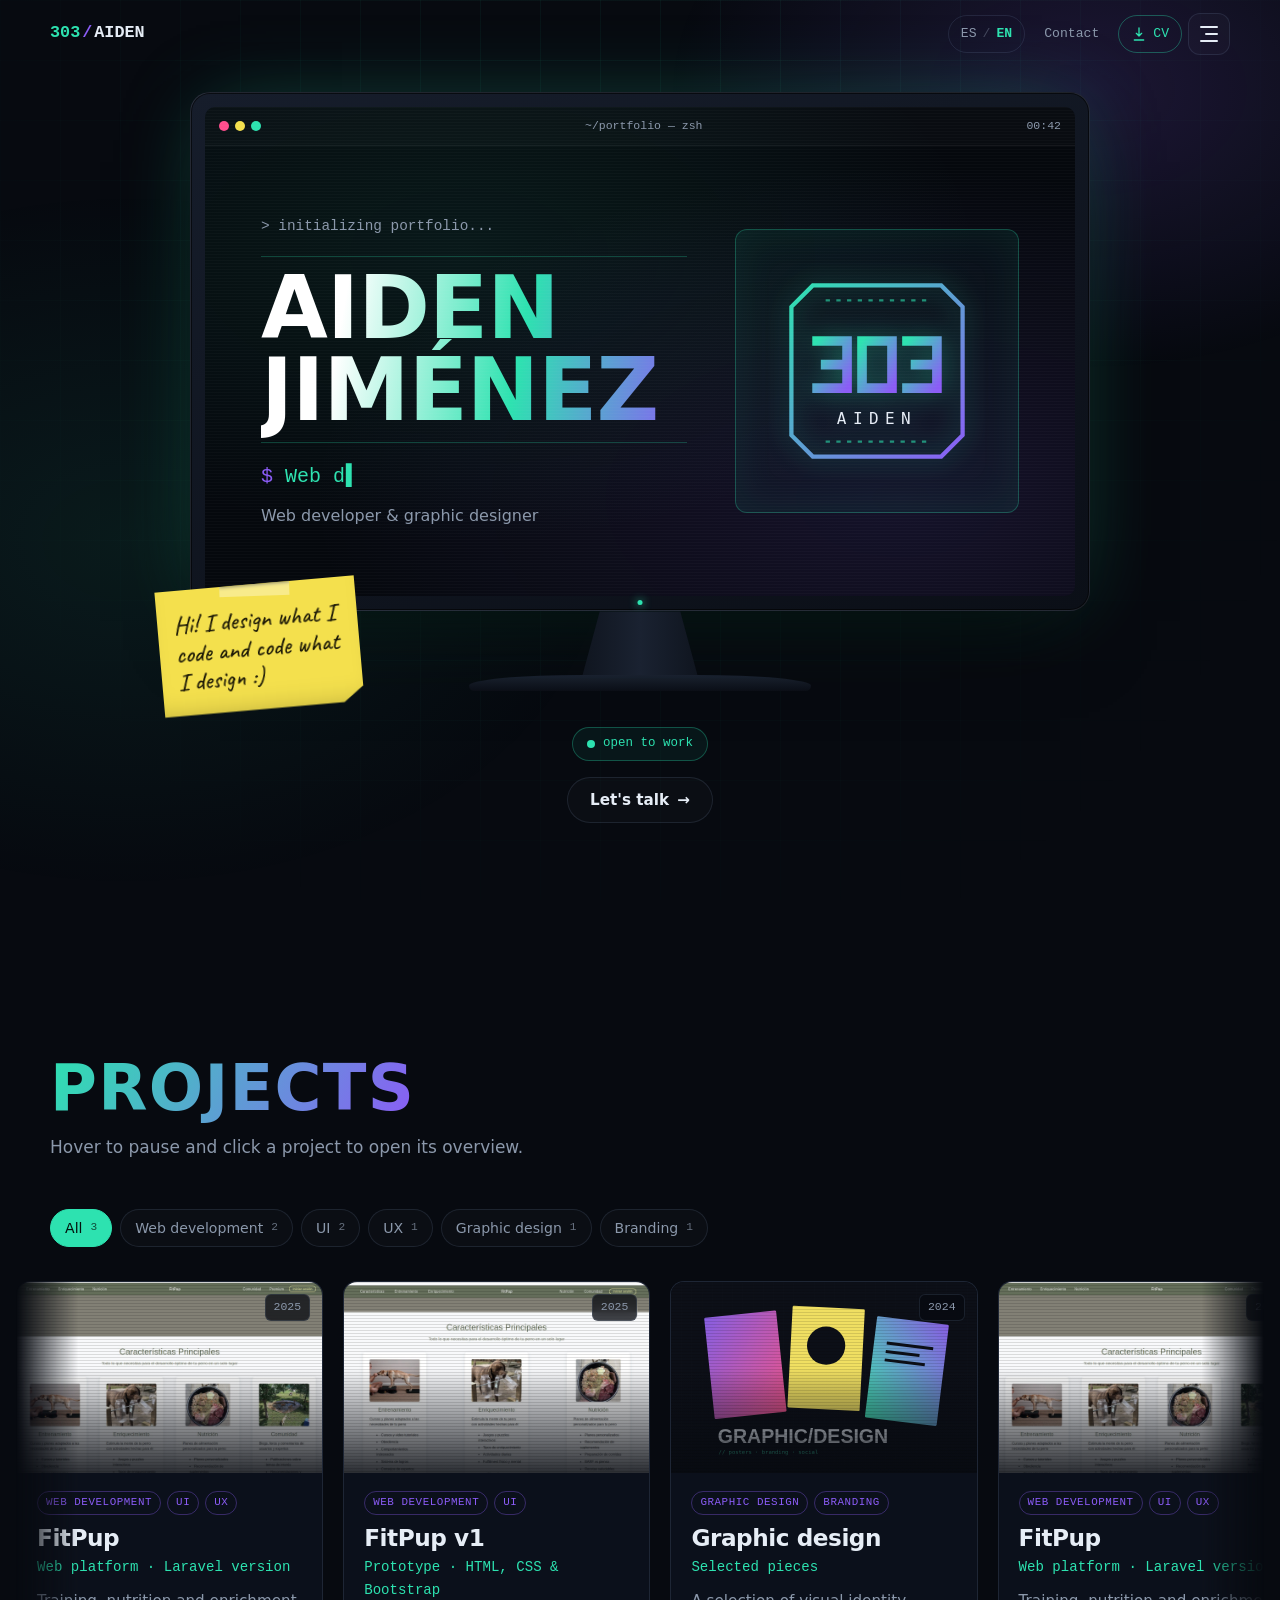
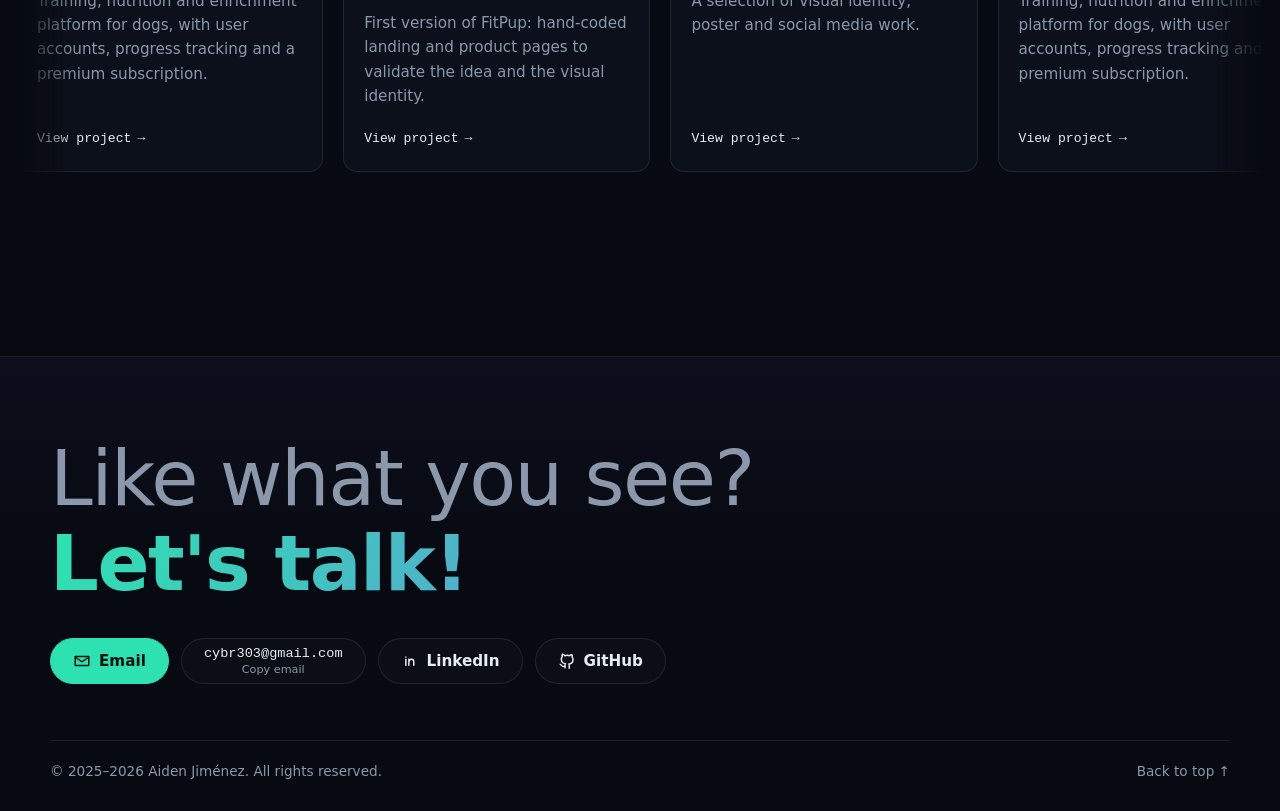
==== index.html @ 206cc87e "Split sections into pages, continuous project carousel and UI tweaks - Home now has only the monitor" ====
<!DOCTYPE html>
<html lang="es">
<head>
    <meta charset="UTF-8">
    <meta name="viewport" content="width=device-width, initial-scale=1.0">
    <meta name="description" content="Portfolio de Aiden Jiménez, desarrollador web y diseñador gráfico.">
    <meta name="theme-color" content="#070a10">
    <meta property="og:title" content="303/AIDEN — Portfolio">
    <meta property="og:description" content="Desarrollador web & diseñador gráfico · Web developer & graphic designer">
    <meta property="og:image" content="img/projects/fitpup-laravel/cover.jpg">
    <link rel="icon" href="img/battery.svg" type="image/svg+xml">
    <link rel="preload" href="fonts/space-grotesk-latin-700-normal.woff2" as="font" type="font/woff2" crossorigin>
    <link rel="stylesheet" href="css/style.css">
    <title>303/AIDEN — Portfolio</title>
</head>

<body data-page="home">
    <div class="bg-fx" aria-hidden="true"><div class="bg-fx__grid"></div><div class="bg-fx__glow"></div></div>

    <div data-include="header"></div>

    <main id="main">

        <!-- ============ HOME / MONITOR ============ -->
        <section class="hero" aria-labelledby="hero-name">
            <div class="container hero__inner">
                <div class="monitor">
                    <div class="monitor__bezel">
                        <div class="monitor__screen">
                            <div class="screen-bar mono" aria-hidden="true">
                                <span class="screen-bar__dots"><i></i><i></i><i></i></span>
                                <span>~/portfolio — zsh</span>
                                <span class="screen-bar__clock" data-clock></span>
                            </div>
                            <div class="screen-body">
                                <div class="screen-text">
                                    <p class="boot mono" aria-hidden="true">&gt; <span data-boot></span></p>
                                    <h1 class="hero-name glitch" id="hero-name" data-name></h1>
                                    <p class="hero-titles mono">
                                        <span class="sr-only" data-role></span>
                                        <span aria-hidden="true"><span class="hero-titles__prompt">$</span> <span data-typed></span><span class="caret">▍</span></span>
                                    </p>
                                    <p class="hero-role" data-role-visible></p>
                                </div>
                                <div class="screen-logo">
                                    <img src="img/logo.svg" alt="" width="200" height="200">
                                </div>
                            </div>
                            <div class="screen-scan" aria-hidden="true"></div>
                        </div>
                        <span class="monitor__led" aria-hidden="true"></span>
                    </div>
                    <div class="monitor__neck" aria-hidden="true"></div>
                    <div class="monitor__foot" aria-hidden="true"></div>

                    <aside class="sticky-note" data-sticky>
                        <span class="sticky-note__tape" aria-hidden="true"></span>
                        <p data-sticky-text></p>
                    </aside>
                </div>

                <div class="hero__cta">
                    <p class="status-pill mono" data-status hidden><span class="status-pill__dot"></span><span data-i18n="hero.status"></span></p>
                    <a class="btn btn--ghost" href="#contact"><span data-i18n="hero.cta.contact"></span> <span aria-hidden="true">→</span></a>
                </div>
            </div>
        </section>

        <!-- ============ PROYECTOS ============ -->
        <section class="section section--projects" id="projects" aria-labelledby="projects-title">
            <div class="container">
                <header class="section-head" data-reveal>
                    <h2 class="section-title" id="projects-title" data-reveal data-scramble><span data-i18n="projects.heading"></span></h2>
                    <p class="section-intro" data-i18n="projects.intro"></p>
                </header>
                <div class="filters" role="group" aria-labelledby="projects-title" data-filters data-reveal></div>
            </div>

            <div class="marquee" data-reveal>
                <div class="marquee__track" data-marquee role="list"></div>
            </div>
            <p class="container marquee__empty" data-empty hidden data-i18n="projects.empty"></p>
        </section>
    </main>

    <div data-include="footer"></div>

    <script src="data/profile.js"></script>
    <script src="data/projects.js"></script>
    <script src="js/i18n.js"></script>
    <script src="js/main.js"></script>
    <script src="js/sections.js"></script>
</body>
</html>
---- css/style.css ----
/* ==========================================================================
   303/AIDEN — Portfolio · estilo cyber/tech
   Cambia la paleta desde las variables de :root.
   ========================================================================== */

/* Fuentes alojadas en local (licencia OFL, ver fonts/LICENSE-OFL.txt) */
@font-face { font-family: "Space Grotesk"; src: url("../fonts/space-grotesk-latin-400-normal.woff2") format("woff2"); font-weight: 400; font-style: normal; font-display: swap; }
@font-face { font-family: "Space Grotesk"; src: url("../fonts/space-grotesk-latin-500-normal.woff2") format("woff2"); font-weight: 500; font-style: normal; font-display: swap; }
@font-face { font-family: "Space Grotesk"; src: url("../fonts/space-grotesk-latin-700-normal.woff2") format("woff2"); font-weight: 700; font-style: normal; font-display: swap; }
@font-face { font-family: "JetBrains Mono"; src: url("../fonts/jetbrains-mono-latin-400-normal.woff2") format("woff2"); font-weight: 400; font-style: normal; font-display: swap; }
@font-face { font-family: "JetBrains Mono"; src: url("../fonts/jetbrains-mono-latin-600-normal.woff2") format("woff2"); font-weight: 600; font-style: normal; font-display: swap; }
@font-face { font-family: "Caveat"; src: url("../fonts/caveat-latin-500-normal.woff2") format("woff2"); font-weight: 500; font-style: normal; font-display: swap; }

:root {
  --bg: #070a10;
  --bg-2: #0b1019;
  --panel: rgba(14, 20, 32, 0.72);
  --panel-solid: #0e1420;
  --line: rgba(140, 170, 210, 0.14);
  --line-strong: rgba(45, 226, 176, 0.4);
  --text: #e6edf6;
  --muted: #8b98ab;
  --neon: #2de2b0;
  --neon-rgb: 45 226 176;
  --violet: #8b5cf6;
  --violet-rgb: 139 92 246;
  --pink: #ff4d8d;
  --note: #f4e04d;
  --grad: linear-gradient(120deg, var(--neon), var(--violet));

  --f-sans: "Space Grotesk", system-ui, -apple-system, "Segoe UI", sans-serif;
  --f-mono: "JetBrains Mono", ui-monospace, "SFMono-Regular", Menlo, monospace;
  --f-hand: "Caveat", "Comic Sans MS", cursive;

  --radius: 14px;
  --radius-sm: 8px;
  --header-h: 68px;
  --ease: cubic-bezier(0.2, 0.8, 0.2, 1);
  --container: 1180px;
  color-scheme: dark;
}

/* ---------- Base ---------- */
*, *::before, *::after { box-sizing: border-box; }
html { scroll-behavior: smooth; scroll-padding-top: calc(var(--header-h) + 16px); -webkit-text-size-adjust: 100%; }
body {
  margin: 0;
  min-height: 100vh;
  background: var(--bg);
  color: var(--text);
  font-family: var(--f-sans);
  font-size: 1.0625rem;
  line-height: 1.6;
  overflow-x: hidden;
  -webkit-font-smoothing: antialiased;
}
body.no-scroll { overflow: hidden; }
[hidden] { display: none !important; }
img { max-width: 100%; display: block; }
a { color: inherit; }
button { font: inherit; color: inherit; }
h1, h2, h3, h4 { margin: 0; line-height: 1.1; font-weight: 700; letter-spacing: -0.02em; }
p { margin: 0; }
ul, ol { margin: 0; padding: 0; list-style: none; }
::selection { background: rgb(var(--neon-rgb) / 0.3); color: #fff; }
:focus-visible { outline: 2px solid var(--neon); outline-offset: 3px; border-radius: 4px; }

.mono { font-family: var(--f-mono); letter-spacing: 0; }
.sr-only {
  position: absolute !important; width: 1px; height: 1px; padding: 0; margin: -1px;
  overflow: hidden; clip: rect(0 0 0 0); white-space: nowrap; border: 0;
}
.skip-link {
  position: fixed; top: 8px; left: 8px; z-index: 100; padding: 8px 14px;
  background: var(--neon); color: var(--bg); border-radius: var(--radius-sm);
  transform: translateY(-150%); transition: transform 0.2s;
}
.skip-link:focus { transform: none; }
.container { width: min(var(--container), 100% - 32px); margin-inline: auto; }

/* ---------- Fondo animado ---------- */
.bg-fx { position: fixed; inset: 0; z-index: -1; pointer-events: none; overflow: hidden; }
.bg-fx__grid {
  position: absolute; inset: -60px;
  background-image:
    linear-gradient(rgb(var(--neon-rgb) / 0.05) 1px, transparent 1px),
    linear-gradient(90deg, rgb(var(--neon-rgb) / 0.05) 1px, transparent 1px);
  background-size: 60px 60px;
  mask-image: radial-gradient(ellipse at 50% 20%, #000 20%, transparent 75%);
  animation: grid-move 22s linear infinite;
}
.bg-fx__glow {
  position: absolute; inset: 0;
  background:
    radial-gradient(600px 400px at 85% 10%, rgb(var(--violet-rgb) / 0.16), transparent 70%),
    radial-gradient(700px 500px at 10% 60%, rgb(var(--neon-rgb) / 0.08), transparent 70%);
}
@keyframes grid-move { to { transform: translate3d(0, 60px, 0); } }

/* ---------- Cabecera ---------- */
.site-header {
  position: fixed; inset: 0 0 auto; z-index: 50; height: var(--header-h);
  display: flex; align-items: center; justify-content: space-between; gap: 16px;
  padding-inline: max(16px, calc((100% - var(--container)) / 2));
  transition: background 0.3s, border-color 0.3s, backdrop-filter 0.3s;
  border-bottom: 1px solid transparent;
}
.site-header.is-scrolled, .site-header.menu-open {
  background: rgb(7 10 16 / 0.78);
  backdrop-filter: blur(14px) saturate(140%);
  -webkit-backdrop-filter: blur(14px) saturate(140%);
  border-bottom-color: var(--line);
}
.brand { font-family: var(--f-mono); font-weight: 600; font-size: 1.05rem; text-decoration: none; display: inline-flex; align-items: baseline; white-space: nowrap; }
.brand__num { color: var(--neon); }
.brand__slash { color: var(--violet); margin-inline: 2px; }
.brand:hover .brand__name { text-shadow: 2px 0 var(--pink), -2px 0 var(--neon); }

.header-actions { display: flex; align-items: center; gap: 6px; }
.header-link, .lang-toggle {
  display: inline-flex; align-items: center; gap: 6px;
  height: 38px; padding: 0 12px; border-radius: 999px;
  font-family: var(--f-mono); font-size: 0.82rem; text-decoration: none;
  border: 1px solid transparent; background: none; cursor: pointer;
  color: var(--muted); transition: color 0.2s, border-color 0.2s, background 0.2s;
}
.header-link:hover, .lang-toggle:hover { color: var(--text); border-color: var(--line); background: rgb(255 255 255 / 0.03); }
.header-link svg { width: 16px; height: 16px; fill: none; stroke: currentColor; stroke-width: 2; stroke-linecap: round; stroke-linejoin: round; }
.header-link--cv { color: var(--neon); border-color: rgb(var(--neon-rgb) / 0.35); }
.header-link--cv:hover { color: var(--bg); background: var(--neon); border-color: var(--neon); }
.lang-toggle { border-color: var(--line); }
.lang-toggle [data-lang-option] { transition: color 0.2s; }
.lang-toggle [data-lang-option].is-active { color: var(--neon); font-weight: 600; }
.lang-toggle__sep { opacity: 0.4; }

.menu-btn {
  width: 42px; height: 42px; border-radius: 12px; border: 1px solid var(--line);
  background: rgb(255 255 255 / 0.02); cursor: pointer; display: grid; place-items: center;
  transition: border-color 0.2s;
}
.menu-btn:hover { border-color: var(--line-strong); }
.menu-btn__lines { display: grid; gap: 5px; width: 18px; }
.menu-btn__lines i { display: block; height: 2px; background: var(--text); border-radius: 2px; transition: transform 0.3s var(--ease), opacity 0.2s; }
.menu-btn__lines i:nth-child(2) { width: 70%; justify-self: end; }
.menu-btn[aria-expanded="true"] .menu-btn__lines i:nth-child(1) { transform: translateY(7px) rotate(45deg); }
.menu-btn[aria-expanded="true"] .menu-btn__lines i:nth-child(2) { opacity: 0; }
.menu-btn[aria-expanded="true"] .menu-btn__lines i:nth-child(3) { transform: translateY(-7px) rotate(-45deg); }

.site-menu {
  position: absolute; top: calc(var(--header-h) - 4px); right: max(16px, calc((100% - var(--container)) / 2));
  width: min(300px, calc(100vw - 32px));
  background: rgb(11 16 25 / 0.96); backdrop-filter: blur(16px);
  border: 1px solid var(--line); border-radius: var(--radius); padding: 10px;
  box-shadow: 0 20px 60px rgb(0 0 0 / 0.5), 0 0 0 1px rgb(var(--neon-rgb) / 0.05);
  opacity: 0; transform: translateY(-8px) scale(0.98); transform-origin: top right;
  transition: opacity 0.22s var(--ease), transform 0.22s var(--ease);
}
.site-menu.is-open { opacity: 1; transform: none; }
.site-menu a {
  display: flex; gap: 14px; align-items: baseline; padding: 11px 12px; border-radius: 10px;
  text-decoration: none; font-weight: 500; transition: background 0.2s, color 0.2s, padding 0.2s;
}
.site-menu a .mono { font-size: 0.75rem; color: var(--violet); }
.site-menu a:hover, .site-menu a.is-current { background: rgb(var(--neon-rgb) / 0.08); color: var(--neon); padding-left: 18px; }

/* ---------- Botones y chips ---------- */
.btn {
  --b: var(--line);
  position: relative; display: inline-flex; align-items: center; justify-content: center; gap: 8px;
  min-height: 46px; padding: 0 22px; border-radius: 999px; border: 1px solid var(--b);
  font-weight: 600; font-size: 0.95rem; text-decoration: none; cursor: pointer; background: none;
  transition: transform 0.2s var(--ease), background 0.2s, color 0.2s, border-color 0.2s, box-shadow 0.25s;
  overflow: hidden; isolation: isolate;
}
.btn svg { width: 18px; height: 18px; fill: none; stroke: currentColor; stroke-width: 2; stroke-linecap: round; stroke-linejoin: round; }
.btn:hover { transform: translateY(-2px); }
.btn:active { transform: translateY(0); }
.btn--primary { background: var(--neon); color: #04120d; border-color: var(--neon); box-shadow: 0 0 0 0 rgb(var(--neon-rgb) / 0.5); }
.btn--primary:hover { box-shadow: 0 8px 30px -6px rgb(var(--neon-rgb) / 0.6); }
.btn--primary::after {
  content: ""; position: absolute; inset: 0; z-index: -1;
  background: linear-gradient(100deg, transparent 30%, rgb(255 255 255 / 0.5) 50%, transparent 70%);
  transform: translateX(-120%); transition: transform 0.6s var(--ease);
}
.btn--primary:hover::after { transform: translateX(120%); }
.btn--ghost { color: var(--text); background: rgb(255 255 255 / 0.02); }
.btn--ghost:hover { --b: var(--line-strong); color: var(--neon); background: rgb(var(--neon-rgb) / 0.06); }
.btn--copy { flex-direction: column; gap: 0; line-height: 1.2; padding-block: 6px; }
.btn--copy .mono { font-size: 0.85rem; font-weight: 400; }
.btn__hint { font-size: 0.7rem; color: var(--muted); font-weight: 400; }

.icon-btn {
  width: 44px; height: 44px; flex: none; border-radius: 50%; border: 1px solid var(--line);
  background: var(--panel); cursor: pointer; font-size: 1.1rem; display: grid; place-items: center;
  transition: border-color 0.2s, color 0.2s, background 0.2s, transform 0.2s;
}
.icon-btn:hover:not(:disabled) { border-color: var(--neon); color: var(--neon); transform: scale(1.06); }
.icon-btn:disabled { opacity: 0.35; cursor: default; }

.chip {
  display: inline-flex; align-items: center; gap: 8px; padding: 7px 14px; border-radius: 999px;
  border: 1px solid var(--line); background: rgb(255 255 255 / 0.02); cursor: pointer;
  font-size: 0.88rem; font-weight: 500; text-decoration: none; color: var(--muted);
  transition: color 0.2s, border-color 0.2s, background 0.2s, transform 0.2s;
}
.chip:hover { color: var(--text); border-color: var(--line-strong); transform: translateY(-1px); }
.chip.is-active { color: #04120d; background: var(--neon); border-color: var(--neon); }
.chip__n { font-size: 0.7rem; opacity: 0.7; }
.chip--link .mono { color: var(--violet); }
.chip--link:hover .mono { color: var(--neon); }

/* ---------- Secciones ---------- */
.section { padding-block: clamp(72px, 12vw, 140px) 0; position: relative; }
.section-head { margin-bottom: clamp(28px, 5vw, 48px); }
.kicker { color: var(--violet); font-size: 0.85rem; margin-bottom: 8px; }
.section-title {
  font-size: clamp(2.2rem, 6vw, 4rem); text-transform: uppercase; letter-spacing: 0.02em;
  background: var(--grad); -webkit-background-clip: text; background-clip: text; color: transparent;
  display: inline-block; min-height: 1.1em;
}
.section-title--sm { font-size: clamp(1.6rem, 4vw, 2.4rem); margin: 64px 0 24px; }
.section-intro { color: var(--muted); margin-top: 10px; }
.sub-title { font-size: 0.9rem; color: var(--neon); text-transform: uppercase; letter-spacing: 0.08em; font-weight: 600; margin-bottom: 18px; }
.sub-title::before { content: "> "; color: var(--violet); }

.panel {
  position: relative; background: var(--panel); border: 1px solid var(--line); border-radius: var(--radius);
  backdrop-filter: blur(8px); -webkit-backdrop-filter: blur(8px);
}

/* Brillo que sigue al cursor */
[data-glow] { position: relative; }
[data-glow]::before {
  content: ""; position: absolute; inset: 0; border-radius: inherit; pointer-events: none; z-index: 0;
  background: radial-gradient(260px circle at var(--mx, 50%) var(--my, 50%), rgb(var(--neon-rgb) / 0.12), transparent 60%);
  opacity: 0; transition: opacity 0.3s;
}
[data-glow]:hover::before { opacity: 1; }

/* Aparición al hacer scroll */
[data-reveal] { opacity: 0; transform: translateY(24px); transition: opacity 0.7s var(--ease), transform 0.7s var(--ease); transition-delay: calc(var(--i, 0) * 60ms); }
[data-reveal].is-visible { opacity: 1; transform: none; }

/* Efecto glitch (usa data-text con el mismo texto) */
.glitch { position: relative; }
.glitch::before, .glitch::after {
  content: attr(data-text); position: absolute; inset: 0; pointer-events: none;
  background: inherit; -webkit-background-clip: inherit; background-clip: inherit;
  opacity: 0;
}
.glitch::before { color: var(--pink); -webkit-text-fill-color: var(--pink); animation: glitch-a 5s infinite steps(1); }
.glitch::after { color: var(--neon); -webkit-text-fill-color: var(--neon); animation: glitch-b 5s infinite steps(1); }
.glitch:hover::before, .glitch.glitch-once::before { animation: glitch-a 0.6s steps(1) 2; }
.glitch:hover::after, .glitch.glitch-once::after { animation: glitch-b 0.6s steps(1) 2; }
@keyframes glitch-a {
  0%, 91%, 100% { opacity: 0; transform: none; clip-path: inset(0 0 100% 0); }
  92% { opacity: 0.85; transform: translate(-4px, 1px); clip-path: inset(10% 0 60% 0); }
  94% { opacity: 0.85; transform: translate(3px, -1px); clip-path: inset(55% 0 20% 0); }
  96% { opacity: 0.85; transform: translate(-2px, 0); clip-path: inset(30% 0 45% 0); }
}
@keyframes glitch-b {
  0%, 91%, 100% { opacity: 0; transform: none; clip-path: inset(0 0 100% 0); }
  93% { opacity: 0.8; transform: translate(4px, 0); clip-path: inset(65% 0 5% 0); }
  95% { opacity: 0.8; transform: translate(-3px, 1px); clip-path: inset(15% 0 70% 0); }
  97% { opacity: 0.8; transform: translate(2px, -1px); clip-path: inset(40% 0 35% 0); }
}
@keyframes blink { 50% { opacity: 0; } }
.caret { color: var(--neon); animation: blink 1s steps(1) infinite; margin-left: 1px; }

/* ==========================================================================
   HERO — monitor
   ========================================================================== */
.hero {
  min-height: 100svh; display: flex; align-items: center; position: relative;
  padding: calc(var(--header-h) + 24px) 0 90px;
}
.hero__inner { display: flex; flex-direction: column; align-items: center; gap: 36px; }

.monitor {
  position: relative; width: min(900px, 100%);
  animation: rise 1s var(--ease) both;
}
@keyframes rise { from { opacity: 0; transform: translateY(40px) scale(0.97); } }
.monitor__bezel {
  position: relative; padding: 14px; border-radius: 20px;
  background: linear-gradient(160deg, #161d2b, #0b0f17);
  border: 1px solid rgb(255 255 255 / 0.08);
  box-shadow:
    0 40px 80px -30px rgb(0 0 0 / 0.8),
    0 0 0 1px rgb(0 0 0 / 0.6) inset,
    0 0 80px -20px rgb(var(--neon-rgb) / 0.35);
}
.monitor__led {
  position: absolute; bottom: 5px; left: 50%; width: 5px; height: 5px; border-radius: 50%;
  background: var(--neon); box-shadow: 0 0 8px var(--neon); transform: translateX(-50%);
  animation: blink 3s steps(1) infinite;
}
.monitor__screen {
  position: relative; overflow: hidden; border-radius: 10px; aspect-ratio: 16 / 9;
  background:
    radial-gradient(ellipse at 30% 30%, rgb(var(--neon-rgb) / 0.08), transparent 60%),
    radial-gradient(ellipse at 80% 80%, rgb(var(--violet-rgb) / 0.12), transparent 60%),
    #05080d;
  display: flex; flex-direction: column;
}
.monitor__screen.is-on { animation: power-on 0.6s ease-out; }
@keyframes power-on {
  0% { filter: brightness(3) saturate(0); clip-path: inset(49% 0 49% 0); }
  40% { filter: brightness(2); clip-path: inset(0 0 0 0); }
  100% { filter: none; }
}
.screen-scan {
  position: absolute; inset: 0; pointer-events: none;
  background: repeating-linear-gradient(to bottom, rgb(255 255 255 / 0.025) 0 1px, transparent 1px 3px);
}
.screen-scan::after {
  content: ""; position: absolute; left: 0; right: 0; height: 120px; top: -120px;
  background: linear-gradient(to bottom, transparent, rgb(var(--neon-rgb) / 0.06), transparent);
  animation: scan 6s linear infinite;
}
@keyframes scan { to { top: 110%; } }
.screen-bar {
  display: flex; align-items: center; justify-content: space-between; gap: 12px;
  padding: 10px 14px; font-size: 0.72rem; color: var(--muted);
  border-bottom: 1px solid rgb(255 255 255 / 0.05); background: rgb(255 255 255 / 0.015);
}
.screen-bar__dots { display: inline-flex; gap: 6px; }
.screen-bar__dots i { width: 10px; height: 10px; border-radius: 50%; background: #2a3242; }
.screen-bar__dots i:nth-child(1) { background: var(--pink); }
.screen-bar__dots i:nth-child(2) { background: var(--note); }
.screen-bar__dots i:nth-child(3) { background: var(--neon); }
.screen-body {
  flex: 1; display: grid; grid-template-columns: 1.5fr 1fr; gap: clamp(16px, 4vw, 48px);
  align-items: center; padding: clamp(18px, 5vw, 56px);
}
.boot { color: var(--muted); font-size: clamp(0.72rem, 1.4vw, 0.9rem); margin-bottom: clamp(8px, 2vw, 18px); }
.hero-name {
  font-size: clamp(2rem, 7.4vw, 5.4rem); text-transform: uppercase; line-height: 0.95; letter-spacing: -0.01em;
  background: linear-gradient(100deg, #fff 20%, var(--neon) 60%, var(--violet));
  -webkit-background-clip: text; background-clip: text; color: transparent;
  padding: 0.12em 0; border: 1px solid rgb(var(--neon-rgb) / 0.25); border-width: 1px 0;
}
.hero-titles { margin-top: clamp(10px, 2vw, 18px); font-size: clamp(0.85rem, 2vw, 1.25rem); color: var(--neon); min-height: 1.6em; }
.hero-titles__prompt { color: var(--violet); }
.hero-role { margin-top: 10px; color: var(--muted); font-size: clamp(0.78rem, 1.6vw, 1rem); }
.screen-logo {
  aspect-ratio: 1; border-radius: 12px; border: 1px solid rgb(var(--neon-rgb) / 0.3);
  background: rgb(var(--neon-rgb) / 0.03); display: grid; place-items: center; padding: 12%;
  box-shadow: inset 0 0 40px rgb(var(--neon-rgb) / 0.08);
}
.screen-logo img { width: 100%; height: auto; animation: float 6s ease-in-out infinite; filter: drop-shadow(0 0 12px rgb(var(--neon-rgb) / 0.4)); }
@keyframes float { 50% { transform: translateY(-6px); } }

.monitor__screen.is-booting .hero-name,
.monitor__screen.is-booting .hero-titles,
.monitor__screen.is-booting .hero-role,
.monitor__screen.is-booting .screen-logo { opacity: 0; }
.monitor__screen.is-on .hero-name { animation: fade-up 0.6s var(--ease) both; }
.monitor__screen.is-on .hero-titles { animation: fade-up 0.6s 0.1s var(--ease) both; }
.monitor__screen.is-on .hero-role { animation: fade-up 0.6s 0.2s var(--ease) both; }
.monitor__screen.is-on .screen-logo { animation: fade-scale 0.8s 0.15s var(--ease) both; }
@keyframes fade-up { from { opacity: 0; transform: translateY(12px); } }
@keyframes fade-scale { from { opacity: 0; transform: scale(0.9); } }

.monitor__neck {
  width: 16%; height: 64px; margin-inline: auto;
  background: linear-gradient(90deg, #0d121b, #1a2231 50%, #0d121b);
  clip-path: polygon(22% 0, 78% 0, 90% 100%, 10% 100%);
}
.monitor__foot {
  width: 38%; height: 16px; margin-inline: auto; border-radius: 50% 50% 8px 8px / 100% 100% 8px 8px;
  background: linear-gradient(180deg, #1b2332, #0b0f17);
  box-shadow: 0 18px 40px -8px rgb(var(--neon-rgb) / 0.25);
}

/* Post-it */
.sticky-note {
  position: absolute; left: -4%; bottom: -18px; width: clamp(150px, 20vw, 200px);
  padding: 22px 16px 18px; background: var(--note); color: #25220f;
  font-family: var(--f-hand); font-size: clamp(1.3rem, 2.1vw, 1.55rem); line-height: 1.15; color: #1a1706;
  -webkit-font-smoothing: antialiased; text-rendering: geometricPrecision; backface-visibility: hidden;
  transform: translate(var(--nx, 0px), var(--ny, 0px)) rotate(calc(-5deg + var(--nr, 0deg))); transform-origin: top center;
  box-shadow: 0 16px 24px -10px rgb(0 0 0 / 0.6), inset 0 -18px 30px -24px rgb(0 0 0 / 0.35);
  clip-path: polygon(0 0, 100% 0, 100% 88%, 90% 100%, 0 100%);
  animation: note-in 0.8s 1.4s var(--ease) backwards;
  transition: transform 0.5s var(--ease);
  z-index: 2;
}
.sticky-note:hover { transform: translate(var(--nx, 0px), calc(var(--ny, 0px) - 6px)) rotate(calc(-1deg + var(--nr, 0deg))); }
.sticky-note__tape {
  position: absolute; top: -10px; left: 50%; width: 70px; height: 22px; transform: translateX(-50%) rotate(3deg);
  background: rgb(255 255 255 / 0.35); backdrop-filter: blur(2px);
}
@keyframes note-in { from { opacity: 0; transform: translateY(-30px) rotate(-20deg); } }

.hero__cta { display: flex; flex-direction: column; align-items: center; gap: 16px; animation: fade-up 0.8s 0.6s var(--ease) both; }
.hero__buttons { display: flex; flex-wrap: wrap; justify-content: center; gap: 12px; }
.status-pill {
  display: inline-flex; align-items: center; gap: 8px; padding: 6px 14px; border-radius: 999px;
  font-size: 0.78rem; color: var(--neon); border: 1px solid rgb(var(--neon-rgb) / 0.3); background: rgb(var(--neon-rgb) / 0.06);
}
.status-pill__dot { width: 8px; height: 8px; border-radius: 50%; background: var(--neon); box-shadow: 0 0 0 0 rgb(var(--neon-rgb) / 0.7); animation: pulse 2s infinite; flex: none; }
@keyframes pulse { 70% { box-shadow: 0 0 0 8px rgb(var(--neon-rgb) / 0); } 100% { box-shadow: 0 0 0 0 rgb(var(--neon-rgb) / 0); } }

/* ==========================================================================
   PROYECTOS — carrusel continuo (marquee)
   ========================================================================== */
.filters { display: flex; flex-wrap: wrap; gap: 8px; margin-bottom: 24px; }
.marquee {
  width: calc(100% - 32px); max-width: 1920px; margin-inline: auto; overflow: hidden; padding: 10px 0 24px;
  -webkit-mask-image: linear-gradient(90deg, transparent, #000 5%, #000 95%, transparent);
  mask-image: linear-gradient(90deg, transparent, #000 5%, #000 95%, transparent);
}
.marquee__track { display: flex; gap: 20px; width: max-content; }
.marquee__track.is-running { animation: marquee var(--duration, 40s) linear infinite; }
/* Se pausa al pasar el ratón o al navegar con el teclado */
.marquee:hover .marquee__track, .marquee:focus-within .marquee__track { animation-play-state: paused; }
/* La pista contiene dos copias idénticas: al llegar a la mitad vuelve al inicio sin que se note */
@keyframes marquee { to { transform: translateX(calc(-50% - 10px)); } }
.marquee__empty { color: var(--muted); padding: 40px 0; text-align: center; }

.project-card {
  flex: 0 0 clamp(280px, 24vw, 380px);
  border-radius: var(--radius); background: var(--panel); border: 1px solid var(--line);
  overflow: hidden; transition: transform 0.35s var(--ease), border-color 0.3s, box-shadow 0.35s;
}
.project-card:hover { transform: translateY(-6px); border-color: var(--line-strong); box-shadow: 0 24px 50px -24px rgb(var(--neon-rgb) / 0.45); }
.project-card__link { display: flex; flex-direction: column; height: 100%; text-decoration: none; position: relative; z-index: 1; }
.project-card__media { position: relative; aspect-ratio: 16 / 10; overflow: hidden; background: var(--bg-2); }
.project-card__media img { width: 100%; height: 100%; object-fit: cover; object-position: top; transition: transform 0.6s var(--ease), filter 0.4s; filter: saturate(0.85); }
.project-card__media::after {
  content: ""; position: absolute; inset: 0;
  background:
    repeating-linear-gradient(to bottom, rgb(0 0 0 / 0.12) 0 1px, transparent 1px 3px),
    linear-gradient(to top, rgb(7 10 16 / 0.85), transparent 55%);
  transition: opacity 0.3s;
}
.project-card:hover .project-card__media img { transform: scale(1.06); filter: saturate(1.05); }
.project-card__year {
  position: absolute; z-index: 1; top: 12px; font-size: 0.72rem; padding: 3px 8px; border-radius: 6px;
  background: rgb(7 10 16 / 0.75); border: 1px solid var(--line); backdrop-filter: blur(6px);
}
.project-card__year { right: 12px; color: var(--muted); }
.project-card__body { padding: 18px 20px 22px; display: flex; flex-direction: column; gap: 6px; flex: 1; }
.tags { display: flex; flex-wrap: wrap; gap: 6px; margin-bottom: 4px; }
.tags li { font-family: var(--f-mono); font-size: 0.68rem; text-transform: uppercase; letter-spacing: 0.05em; color: var(--violet); border: 1px solid rgb(var(--violet-rgb) / 0.35); padding: 2px 8px; border-radius: 999px; }
.project-card__title { font-size: 1.45rem; }
.project-card__sub { color: var(--neon); font-size: 0.88rem; font-family: var(--f-mono); }
.project-card__summary { color: var(--muted); font-size: 0.95rem; margin-top: 4px; }
.project-card__cta { margin-top: auto; padding-top: 14px; font-size: 0.82rem; color: var(--text); display: inline-flex; gap: 6px; }
.project-card__cta span { transition: transform 0.3s var(--ease); }
.project-card:hover .project-card__cta { color: var(--neon); }
.project-card:hover .project-card__cta span { transform: translateX(6px); }

/* ==========================================================================
   ABOUT
   ========================================================================== */
.about { display: grid; grid-template-columns: 1.35fr 0.9fr; gap: clamp(28px, 6vw, 72px); align-items: start; }
.about__hello { font-size: clamp(3rem, 8vw, 5.5rem); font-weight: 700; line-height: 1; background: var(--grad); -webkit-background-clip: text; background-clip: text; color: transparent; }
.about__lead { font-size: clamp(1.2rem, 2.4vw, 1.5rem); margin: 14px 0 22px; padding: 10px 16px; border-left: 3px solid var(--neon); background: rgb(var(--neon-rgb) / 0.05); border-radius: 0 var(--radius-sm) var(--radius-sm) 0; }
.about__body { padding: 22px 24px; color: #c9d3e0; }
.about__body p { position: relative; z-index: 1; }
.stats { display: grid; grid-template-columns: repeat(3, 1fr); gap: 12px; margin: 24px 0 28px; }
.stat { padding: 14px 16px; border: 1px solid var(--line); border-radius: var(--radius-sm); background: rgb(255 255 255 / 0.015); display: flex; flex-direction: column-reverse; }
.stat dt { color: var(--muted); font-size: 0.8rem; }
.stat dd { margin: 0; font-size: clamp(1.6rem, 3.5vw, 2.2rem); font-weight: 600; color: var(--neon); line-height: 1.1; }

.id-card { border-radius: var(--radius); border: 1px solid var(--line); background: var(--panel); overflow: hidden; }
.id-card__photo { position: relative; aspect-ratio: 5 / 6; margin: 14px; border-radius: 10px; overflow: hidden; background: var(--bg-2); }
.id-card__photo img { width: 100%; height: 100%; object-fit: cover; transition: transform 0.6s var(--ease); }
.id-card:hover .id-card__photo img { transform: scale(1.03); }
.id-card__photo::after { content: ""; position: absolute; inset: 0; background: repeating-linear-gradient(to bottom, rgb(0 0 0 / 0.1) 0 1px, transparent 1px 3px); pointer-events: none; }
.corner { position: absolute; width: 18px; height: 18px; border: 2px solid var(--neon); z-index: 1; transition: all 0.3s var(--ease); }
.corner--tl { top: 10px; left: 10px; border-right: 0; border-bottom: 0; }
.corner--tr { top: 10px; right: 10px; border-left: 0; border-bottom: 0; }
.corner--bl { bottom: 10px; left: 10px; border-right: 0; border-top: 0; }
.corner--br { bottom: 10px; right: 10px; border-left: 0; border-top: 0; }
.id-card:hover .corner { width: 28px; height: 28px; }
.id-card__contact { position: relative; z-index: 1; padding: 6px 22px 22px; border-top: 1px dashed var(--line); margin-top: 4px; }
.id-card__contact h3 { font-size: 0.85rem; letter-spacing: 0.25em; text-transform: uppercase; color: var(--neon); margin: 16px 0 12px; }
.id-card__contact li { display: flex; align-items: center; gap: 12px; padding: 7px 0; font-size: 0.93rem; border-bottom: 1px solid rgb(255 255 255 / 0.04); word-break: break-word; }
.id-card__contact li > .mono { width: 24px; flex: none; color: var(--violet); font-size: 0.8rem; text-align: center; }
.id-card__contact a { text-decoration: none; transition: color 0.2s; }
.id-card__contact a:hover { color: var(--neon); }
.id-card__contact small { color: var(--muted); }
.id-card__contact .is-available { color: var(--neon); font-family: var(--f-mono); font-size: 0.82rem; }
.id-card__contact .is-available .status-pill__dot { margin-inline: 8px; }

/* ==========================================================================
   SKILLS
   ========================================================================== */
.skills { display: grid; grid-template-columns: 1.7fr 1fr; gap: clamp(32px, 6vw, 72px); }
.skill-grid { display: grid; grid-template-columns: repeat(6, 1fr); gap: 10px; }
.skill {
  aspect-ratio: 1; border: 1px solid var(--line); border-radius: 12px; background: var(--panel);
  display: flex; flex-direction: column; align-items: center; justify-content: center; gap: 8px;
  transition: transform 0.3s var(--ease), border-color 0.3s, box-shadow 0.3s;
  animation: fade-up 0.5s var(--ease) both; animation-delay: calc(var(--i) * 30ms);
}
.skill:hover { border-color: var(--line-strong); box-shadow: 0 10px 30px -14px rgb(var(--neon-rgb) / 0.6); }
.skill__icon { position: relative; z-index: 1; width: 32%; aspect-ratio: 1; object-fit: contain; transition: transform 0.3s var(--ease); }
.skill__icon.is-mono {
  background: none; width: 38%; border: 1.5px solid var(--neon); border-radius: 6px;
  display: grid; place-items: center; color: var(--neon); font-family: var(--f-mono); font-size: clamp(0.62rem, 1.1vw, 0.8rem); font-weight: 600;
}
.skill__name { position: relative; z-index: 1; font-size: 0.72rem; color: var(--muted); text-align: center; line-height: 1.15; padding-inline: 4px; }
.skill:hover .skill__name { color: var(--text); }

.soft-list li {
  padding: 13px 0 13px 16px; border-left: 2px solid var(--line);
  transition: border-color 0.3s, color 0.3s, background 0.3s;
}
.soft-list li:hover { border-color: var(--neon); color: var(--neon); background: linear-gradient(90deg, rgb(var(--neon-rgb) / 0.06), transparent 70%); }

/* ==========================================================================
   EXPERIENCIA — título ······ fecha | fecha
   ========================================================================== */
.timeline { display: grid; gap: 14px; }
.tl-item {
  padding: 20px 22px; border: 1px solid var(--line); border-radius: var(--radius); background: var(--panel);
  transition: border-color 0.3s, transform 0.3s var(--ease);
}
.tl-item:hover { border-color: var(--line-strong); box-shadow: 0 10px 30px -18px rgb(var(--neon-rgb) / 0.5); }
.tl-item__row { display: flex; align-items: baseline; gap: 14px; }
.tl-item__title { font-size: clamp(1.1rem, 2.2vw, 1.35rem); }
.tl-item__leader { flex: 1; min-width: 24px; border-bottom: 2px dotted rgb(var(--neon-rgb) / 0.35); transform: translateY(-4px); }
.tl-item__date { font-size: 0.85rem; color: var(--neon); white-space: nowrap; }
.tl-item__date .is-now { color: var(--note); }
.tl-item__place { color: var(--muted); margin-top: 4px; font-size: 0.95rem; }
.tl-item__dur { font-size: 0.78rem; color: var(--violet); }
.tl-item__tasks { display: flex; flex-wrap: wrap; margin-top: 10px; font-size: 0.92rem; }
.tl-item__tasks li + li::before { content: "|"; color: var(--violet); margin-inline: 10px; }

/* ==========================================================================
   FOOTER
   ========================================================================== */
.site-footer { margin-top: clamp(90px, 14vw, 160px); border-top: 1px solid var(--line); padding: clamp(48px, 8vw, 80px) 0 28px; position: relative; background: linear-gradient(to bottom, rgb(var(--violet-rgb) / 0.05), transparent 60%); }
.footer-title { font-size: clamp(2.2rem, 7vw, 4.8rem); display: flex; flex-direction: column; }
.footer-title__a { color: var(--muted); font-weight: 500; }
.footer-title__b { background: var(--grad); -webkit-background-clip: text; background-clip: text; color: transparent; }
.footer-actions { display: flex; flex-wrap: wrap; gap: 12px; margin-top: 32px; }
.footer-bottom { display: flex; justify-content: space-between; flex-wrap: wrap; gap: 12px; margin-top: 56px; padding-top: 20px; border-top: 1px solid var(--line); color: var(--muted); font-size: 0.85rem; }
.footer-top { text-decoration: none; transition: color 0.2s; }
.footer-top:hover { color: var(--neon); }
.toast {
  position: fixed; left: 50%; bottom: 24px; z-index: 80; transform: translate(-50%, 20px); opacity: 0; pointer-events: none;
  padding: 10px 18px; border-radius: 999px; background: var(--neon); color: #04120d; font-weight: 600; font-size: 0.9rem;
  transition: opacity 0.25s, transform 0.25s var(--ease);
}
.toast.is-visible { opacity: 1; transform: translate(-50%, 0); }

/* Páginas interiores (sobre mí, skills, experiencia) */
.page .section { padding-top: calc(var(--header-h) + clamp(40px, 7vw, 80px)); }

/* ==========================================================================
   FICHA DE PROYECTO
   ========================================================================== */
.project-page { padding-top: calc(var(--header-h) + 32px); }
.back-link { display: inline-flex; font-size: 0.85rem; color: var(--muted); text-decoration: none; margin-bottom: 32px; transition: color 0.2s, transform 0.2s; }
.back-link:hover { color: var(--neon); transform: translateX(-4px); }
.project-head { display: flex; flex-direction: column; align-items: center; text-align: center; gap: 18px; }
.project-year { font-size: 0.8rem; color: var(--violet); border: 1px solid rgb(var(--violet-rgb) / 0.35); border-radius: 999px; padding: 2px 12px; }
.project-title {
  font-size: clamp(2.6rem, 9vw, 6rem); text-transform: uppercase;
  background: linear-gradient(100deg, #fff 20%, var(--neon) 60%, var(--violet)); -webkit-background-clip: text; background-clip: text; color: transparent;
}
.project-desc { max-width: 680px; padding: 18px 24px; color: #c9d3e0; }
.project-desc > * { position: relative; z-index: 1; }
.project-desc__sub { color: var(--neon); font-size: 0.85rem; margin-bottom: 6px; }
.project-tags { display: flex; flex-wrap: wrap; justify-content: center; gap: 8px; }

.browser { margin: clamp(36px, 6vw, 56px) 0 0; border-radius: var(--radius); overflow: hidden; border: 1px solid var(--line); background: var(--panel-solid); box-shadow: 0 40px 80px -40px rgb(0 0 0 / 0.8), 0 0 60px -30px rgb(var(--neon-rgb) / 0.5); }
.browser__bar { display: flex; align-items: center; gap: 16px; padding: 12px 16px; border-bottom: 1px solid var(--line); }
.browser__url { flex: 1; max-width: 420px; margin-inline: auto; padding: 4px 12px; border-radius: 6px; background: rgb(255 255 255 / 0.04); font-size: 0.75rem; color: var(--muted); text-align: center; overflow: hidden; text-overflow: ellipsis; white-space: nowrap; }
.browser img { width: 100%; }

.overview { margin-top: clamp(56px, 9vw, 96px); }
.overview__title { font-size: clamp(2rem, 5vw, 3rem); display: inline-block; padding-bottom: 8px; margin-bottom: 32px; position: relative; }
.overview__title::after { content: ""; position: absolute; left: 0; bottom: 0; height: 4px; width: 100%; background: var(--grad); border-radius: 4px; transform-origin: left; transform: scaleX(0); transition: transform 0.8s 0.2s var(--ease); }
.overview__title.is-visible::after { transform: scaleX(1); }
.overview__grid { display: grid; grid-template-columns: 1fr 1.4fr; gap: clamp(24px, 5vw, 56px); align-items: start; }
.overview__meta { margin: 0; display: grid; gap: 20px; }
.overview__meta dt { color: var(--violet); font-size: 0.82rem; text-transform: uppercase; letter-spacing: 0.08em; margin-bottom: 4px; }
.overview__meta dd { margin: 0; }
.tools { display: flex; flex-wrap: wrap; gap: 6px; }
.tools li { font-family: var(--f-mono); font-size: 0.78rem; padding: 4px 10px; border-radius: 6px; border: 1px solid var(--line); background: rgb(255 255 255 / 0.02); transition: border-color 0.2s, color 0.2s; }
.tools li:hover { border-color: var(--neon); color: var(--neon); }
.overview__goal { padding: 24px 26px; }
.overview__goal > * { position: relative; z-index: 1; }
.overview__goal h3 { font-size: 0.82rem; color: var(--neon); text-transform: uppercase; letter-spacing: 0.1em; margin-bottom: 10px; }
.overview__goal p { color: #c9d3e0; }
.highlights { margin-top: 16px; display: grid; gap: 8px; }
.highlights li { padding-left: 22px; position: relative; font-size: 0.95rem; }
.highlights li::before { content: "▹"; position: absolute; left: 0; color: var(--neon); }
.overview__links { display: flex; flex-wrap: wrap; gap: 10px; margin-top: 22px; }

.gallery { margin-top: clamp(56px, 9vw, 96px); }
.gallery__grid { display: grid; grid-template-columns: repeat(2, 1fr); gap: 16px; }
.gallery__grid li:first-child:nth-last-child(odd) { grid-column: 1 / -1; }
.gallery__item { display: block; width: 100%; padding: 0; border: 1px solid var(--line); border-radius: var(--radius); overflow: hidden; background: var(--panel-solid); cursor: zoom-in; position: relative; transition: border-color 0.3s, transform 0.3s var(--ease); }
.gallery__item img { width: 100%; aspect-ratio: 16 / 10; object-fit: cover; object-position: top; transition: transform 0.6s var(--ease); }
.gallery__item.is-portrait img { object-fit: contain; object-position: center; background: radial-gradient(circle at 50% 40%, rgb(var(--neon-rgb) / 0.08), transparent 70%); }
.gallery__item:hover { border-color: var(--line-strong); transform: translateY(-4px); }
.gallery__item:hover img { transform: scale(1.04); }
.gallery__caption { position: absolute; left: 12px; bottom: 12px; font-size: 0.72rem; padding: 4px 10px; border-radius: 6px; background: rgb(7 10 16 / 0.85); border: 1px solid var(--line); }

.lightbox { position: fixed; inset: 0; z-index: 90; background: rgb(4 6 10 / 0.92); backdrop-filter: blur(8px); display: flex; align-items: center; justify-content: center; gap: 16px; padding: 60px 16px; opacity: 0; transition: opacity 0.2s; }
.lightbox.is-open { opacity: 1; }
.lightbox figure { margin: 0; max-width: min(1200px, 100%); display: flex; flex-direction: column; align-items: center; gap: 12px; }
.lightbox img { max-height: calc(100vh - 160px); width: auto; border-radius: var(--radius-sm); border: 1px solid var(--line); }
.lightbox figcaption { color: var(--muted); font-size: 0.8rem; }
.lightbox__close { position: absolute; top: 16px; right: 16px; }

.project-nav { display: grid; grid-template-columns: 1fr 1fr; gap: 16px; margin-top: clamp(56px, 9vw, 96px); }
.project-nav__link { display: flex; flex-direction: column; gap: 4px; padding: 20px 22px; border: 1px solid var(--line); border-radius: var(--radius); text-decoration: none; background: var(--panel); transition: border-color 0.3s, transform 0.3s var(--ease); }
.project-nav__link .mono { font-size: 0.78rem; color: var(--muted); }
.project-nav__link strong { font-size: 1.25rem; }
.project-nav__link:hover { border-color: var(--line-strong); transform: translateY(-3px); }
.project-nav__link:hover strong { color: var(--neon); }
.project-nav__link--next { text-align: right; align-items: flex-end; }

.not-found { min-height: 60vh; display: flex; flex-direction: column; align-items: flex-start; justify-content: center; gap: 18px; }
.not-found p:not(.kicker) { color: var(--muted); }

/* ==========================================================================
   Responsive
   ========================================================================== */
@media (max-width: 1000px) {
  .skill-grid { grid-template-columns: repeat(5, 1fr); }
  .skills, .about { grid-template-columns: 1fr; }
  .id-card { display: grid; grid-template-columns: 0.9fr 1.1fr; align-items: center; }
  .id-card__contact { border-top: 0; border-left: 1px dashed var(--line); }
}
@media (max-width: 720px) {
  :root { --header-h: 60px; }
  body { font-size: 1rem; }
  .hide-sm { display: none; }
  .header-link, .lang-toggle { padding: 0 10px; }
  .screen-body { grid-template-columns: 1fr; }
  .monitor__screen { aspect-ratio: auto; min-height: 340px; }
  .screen-logo { position: absolute; right: 14px; top: 48px; width: 70px; padding: 8px; }
  .screen-bar__clock { display: none; }
  .sticky-note { position: relative; left: auto; bottom: auto; margin: -34px 0 0 4px; width: 170px; }
  .monitor__neck { height: 40px; }
  .project-card { flex-basis: 78vw; }
  .marquee { width: 100%; }
  .skill-grid { grid-template-columns: repeat(4, 1fr); }
  .stats { grid-template-columns: repeat(3, 1fr); gap: 8px; }
  .stat { padding: 10px; }
  .id-card { display: block; }
  .id-card__contact { border-left: 0; border-top: 1px dashed var(--line); }
  .tl-item__row { flex-wrap: wrap; gap: 4px 14px; }
  .tl-item__leader { display: none; }
  .tl-item__date { width: 100%; }
  .overview__grid, .gallery__grid, .project-nav { grid-template-columns: 1fr; }
  .gallery__grid li:first-child:nth-last-child(odd) { grid-column: auto; }
  .lightbox__nav { position: absolute; bottom: 16px; }
  .lightbox__nav--prev { left: calc(50% - 56px); }
  .lightbox__nav--next { right: calc(50% - 56px); }
  .footer-actions .btn { flex: 1 1 100%; }
}
@media (max-width: 420px) {
  .skill-grid { grid-template-columns: repeat(3, 1fr); }
}

/* Menos movimiento si el usuario lo prefiere */
@media (prefers-reduced-motion: reduce) {
  *, *::before, *::after { animation-duration: 0.01ms !important; animation-iteration-count: 1 !important; transition-duration: 0.01ms !important; scroll-behavior: auto !important; }
  [data-reveal] { opacity: 1; transform: none; }
  .glitch::before, .glitch::after { display: none; }
  .marquee { overflow-x: auto; }
}
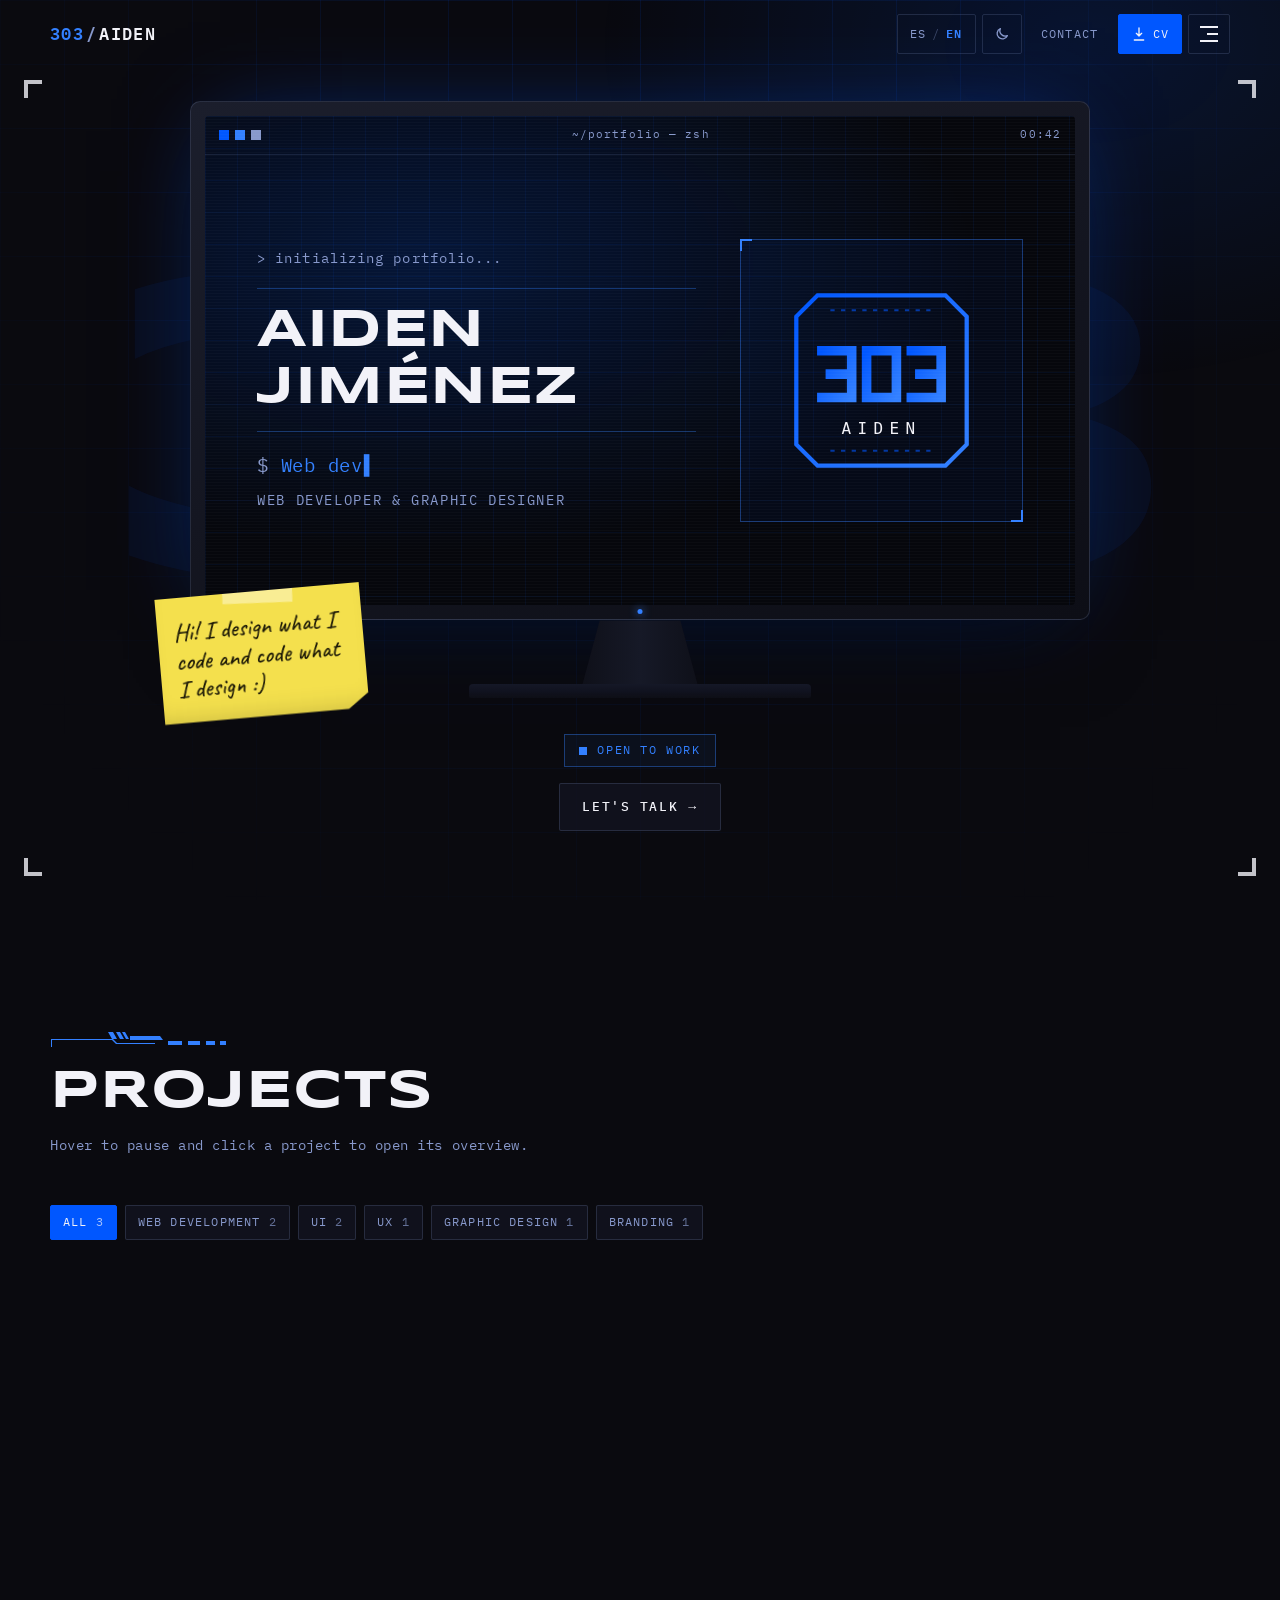
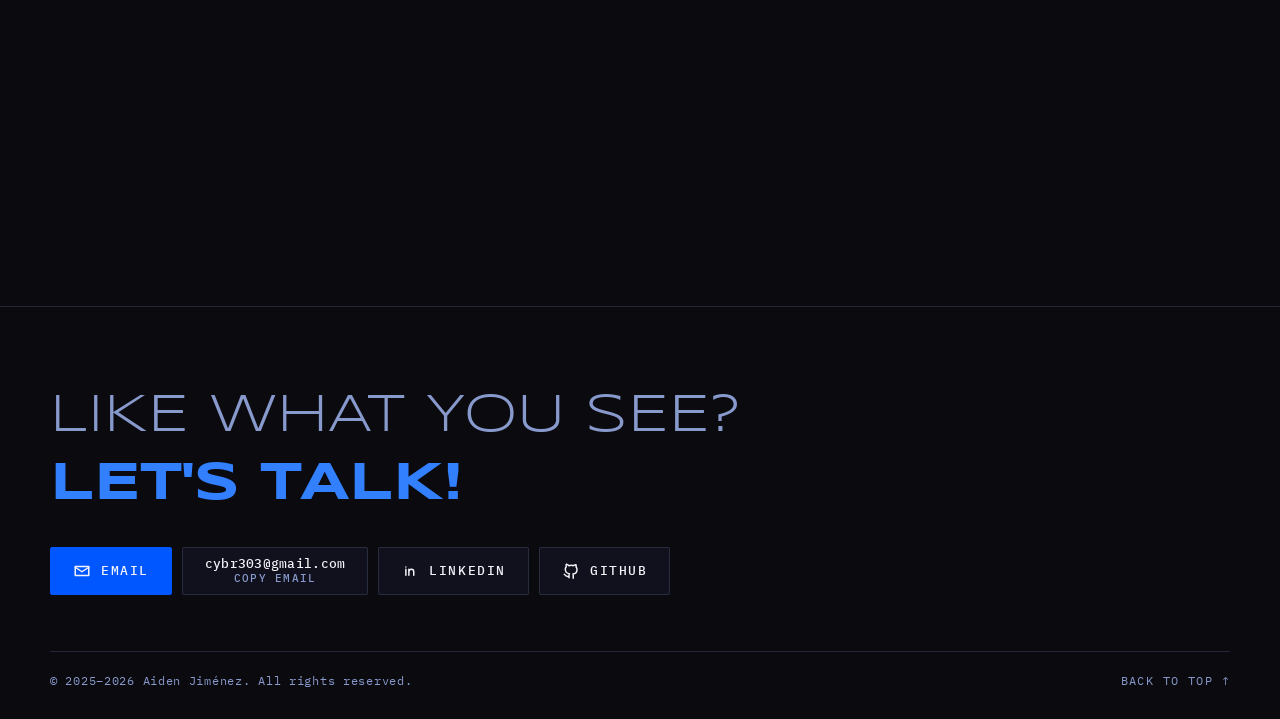
==== commit e237783d: "AXON-inspired restyle, light theme, merged About page and cache busting - New visual identity based " ====
--- a/index.html
+++ b/index.html
@@ -4,14 +4,16 @@
     <meta charset="UTF-8">
     <meta name="viewport" content="width=device-width, initial-scale=1.0">
     <meta name="description" content="Portfolio de Aiden Jiménez, desarrollador web y diseñador gráfico.">
-    <meta name="theme-color" content="#070a10">
-    <meta property="og:title" content="303/AIDEN — Portfolio">
+    <meta name="theme-color" content="#0a0a0f">
+    <meta property="og:title" content="303/AIDEN - Portfolio">
     <meta property="og:description" content="Desarrollador web & diseñador gráfico · Web developer & graphic designer">
     <meta property="og:image" content="img/projects/fitpup-laravel/cover.jpg">
-    <link rel="icon" href="img/battery.svg" type="image/svg+xml">
-    <link rel="preload" href="fonts/space-grotesk-latin-700-normal.woff2" as="font" type="font/woff2" crossorigin>
-    <link rel="stylesheet" href="css/style.css">
-    <title>303/AIDEN — Portfolio</title>
+    <!-- Aplica el tema guardado antes de pintar para evitar un parpadeo -->
+    <script>try{if(localStorage.getItem("portfolio-theme")==="light")document.documentElement.dataset.theme="light"}catch(e){}</script>
+    <link rel="icon" href="img/battery.svg?v=3" type="image/svg+xml">
+    <link rel="preload" href="fonts/syncopate-latin-700-normal.woff2" as="font" type="font/woff2" crossorigin>
+    <link rel="stylesheet" href="css/style.css?v=3">
+    <title>303/AIDEN - Portfolio</title>
 </head>
 
 <body data-page="home">
@@ -23,6 +25,9 @@
 
         <!-- ============ HOME / MONITOR ============ -->
         <section class="hero" aria-labelledby="hero-name">
+            <div class="hero__watermark" aria-hidden="true">303</div>
+            <span class="hud hud--tl" aria-hidden="true"></span><span class="hud hud--tr" aria-hidden="true"></span>
+            <span class="hud hud--bl" aria-hidden="true"></span><span class="hud hud--br" aria-hidden="true"></span>
             <div class="container hero__inner">
                 <div class="monitor">
                     <div class="monitor__bezel">
@@ -43,7 +48,7 @@
                                     <p class="hero-role" data-role-visible></p>
                                 </div>
                                 <div class="screen-logo">
-                                    <img src="img/logo.svg" alt="" width="200" height="200">
+                                    <img src="img/logo.svg?v=3" alt="" width="200" height="200">
                                 </div>
                             </div>
                             <div class="screen-scan" aria-hidden="true"></div>
@@ -53,14 +58,14 @@
                     <div class="monitor__neck" aria-hidden="true"></div>
                     <div class="monitor__foot" aria-hidden="true"></div>
 
-                    <aside class="sticky-note" data-sticky>
+                    <aside class="sticky-note">
                         <span class="sticky-note__tape" aria-hidden="true"></span>
                         <p data-sticky-text></p>
                     </aside>
                 </div>
 
                 <div class="hero__cta">
-                    <p class="status-pill mono" data-status hidden><span class="status-pill__dot"></span><span data-i18n="hero.status"></span></p>
+                    <p class="status-pill" data-status hidden><span class="status-pill__dot"></span><span data-i18n="hero.status"></span></p>
                     <a class="btn btn--ghost" href="#contact"><span data-i18n="hero.cta.contact"></span> <span aria-hidden="true">→</span></a>
                 </div>
             </div>
@@ -70,6 +75,7 @@
         <section class="section section--projects" id="projects" aria-labelledby="projects-title">
             <div class="container">
                 <header class="section-head" data-reveal>
+                    <span class="techbar" aria-hidden="true"></span>
                     <h2 class="section-title" id="projects-title" data-reveal data-scramble><span data-i18n="projects.heading"></span></h2>
                     <p class="section-intro" data-i18n="projects.intro"></p>
                 </header>
@@ -85,10 +91,10 @@
 
     <div data-include="footer"></div>
 
-    <script src="data/profile.js"></script>
-    <script src="data/projects.js"></script>
-    <script src="js/i18n.js"></script>
-    <script src="js/main.js"></script>
-    <script src="js/sections.js"></script>
+    <script src="data/profile.js?v=3"></script>
+    <script src="data/projects.js?v=3"></script>
+    <script src="js/i18n.js?v=3"></script>
+    <script src="js/main.js?v=3"></script>
+    <script src="js/sections.js?v=3"></script>
 </body>
 </html>
--- a/css/style.css
+++ b/css/style.css
@@ -1,238 +1,259 @@
 /* ==========================================================================
-   303/AIDEN — Portfolio · estilo cyber/tech
-   Cambia la paleta desde las variables de :root.
-   ========================================================================== */
-
-/* Fuentes alojadas en local (licencia OFL, ver fonts/LICENSE-OFL.txt) */
-@font-face { font-family: "Space Grotesk"; src: url("../fonts/space-grotesk-latin-400-normal.woff2") format("woff2"); font-weight: 400; font-style: normal; font-display: swap; }
-@font-face { font-family: "Space Grotesk"; src: url("../fonts/space-grotesk-latin-500-normal.woff2") format("woff2"); font-weight: 500; font-style: normal; font-display: swap; }
-@font-face { font-family: "Space Grotesk"; src: url("../fonts/space-grotesk-latin-700-normal.woff2") format("woff2"); font-weight: 700; font-style: normal; font-display: swap; }
-@font-face { font-family: "JetBrains Mono"; src: url("../fonts/jetbrains-mono-latin-400-normal.woff2") format("woff2"); font-weight: 400; font-style: normal; font-display: swap; }
-@font-face { font-family: "JetBrains Mono"; src: url("../fonts/jetbrains-mono-latin-600-normal.woff2") format("woff2"); font-weight: 600; font-style: normal; font-display: swap; }
-@font-face { font-family: "Caveat"; src: url("../fonts/caveat-latin-500-normal.woff2") format("woff2"); font-weight: 500; font-style: normal; font-display: swap; }
-
+   303/AIDEN — Portfolio
+   Identidad inspirada en AXON: cybercore + brutalismo + editorial japonés.
+   Paleta: Axon Black #0A0A0F · Signal Blue #0057FF · Node Blue #3380FF
+           Static White #F2F2F8 · Steel Freq #8899CC
+   Tema oscuro por defecto; el claro se activa con [data-theme="light"].
+   ========================================================================== */
+
+/* Fuentes alojadas en local (licencias en fonts/) */
+@font-face { font-family: "Syncopate"; src: url("../fonts/syncopate-latin-400-normal.woff2") format("woff2"); font-weight: 400; font-display: swap; }
+@font-face { font-family: "Syncopate"; src: url("../fonts/syncopate-latin-700-normal.woff2") format("woff2"); font-weight: 700; font-display: swap; }
+@font-face { font-family: "IBM Plex Sans"; src: url("../fonts/ibm-plex-sans-latin-400-normal.woff2") format("woff2"); font-weight: 400; font-display: swap; }
+@font-face { font-family: "IBM Plex Sans"; src: url("../fonts/ibm-plex-sans-latin-500-normal.woff2") format("woff2"); font-weight: 500; font-display: swap; }
+@font-face { font-family: "IBM Plex Sans"; src: url("../fonts/ibm-plex-sans-latin-600-normal.woff2") format("woff2"); font-weight: 600; font-display: swap; }
+@font-face { font-family: "IBM Plex Mono"; src: url("../fonts/ibm-plex-mono-latin-400-normal.woff2") format("woff2"); font-weight: 400; font-display: swap; }
+@font-face { font-family: "IBM Plex Mono"; src: url("../fonts/ibm-plex-mono-latin-500-normal.woff2") format("woff2"); font-weight: 500; font-display: swap; }
+@font-face { font-family: "IBM Plex Mono"; src: url("../fonts/ibm-plex-mono-latin-600-normal.woff2") format("woff2"); font-weight: 600; font-display: swap; }
+@font-face { font-family: "Caveat"; src: url("../fonts/caveat-latin-500-normal.woff2") format("woff2"); font-weight: 500; font-display: swap; }
+
+/* ---------- Tema oscuro (por defecto) ---------- */
 :root {
-  --bg: #070a10;
-  --bg-2: #0b1019;
-  --panel: rgba(14, 20, 32, 0.72);
-  --panel-solid: #0e1420;
-  --line: rgba(140, 170, 210, 0.14);
-  --line-strong: rgba(45, 226, 176, 0.4);
-  --text: #e6edf6;
-  --muted: #8b98ab;
-  --neon: #2de2b0;
-  --neon-rgb: 45 226 176;
-  --violet: #8b5cf6;
-  --violet-rgb: 139 92 246;
-  --pink: #ff4d8d;
+  --bg: #0a0a0f;
+  --bg-2: #10111a;
+  --surface: rgb(18 20 32 / 0.78);
+  --surface-solid: #12141f;
+  --line: rgb(136 153 204 / 0.2);
+  --line-strong: rgb(51 128 255 / 0.6);
+  --text: #f2f2f8;
+  --text-2: #c5cae0;
+  --muted: #8899cc;
+  --accent: #3380ff;          /* texto y líneas en azul */
+  --accent-rgb: 51 128 255;
+  --signal: #0057ff;          /* rellenos (botones, bloques) */
+  --on-signal: #f2f2f8;
+  --grid: rgb(0 87 255 / 0.1);
+  --watermark: rgb(0 87 255 / 0.07);
+  --header-bg: rgb(10 10 15 / 0.82);
+  --shadow: rgb(0 0 0 / 0.6);
+  --bezel-a: #1b1e2c;
+  --bezel-b: #0d0e16;
+  --stand: #161927;
   --note: #f4e04d;
-  --grad: linear-gradient(120deg, var(--neon), var(--violet));
-
-  --f-sans: "Space Grotesk", system-ui, -apple-system, "Segoe UI", sans-serif;
-  --f-mono: "JetBrains Mono", ui-monospace, "SFMono-Regular", Menlo, monospace;
+  --note-text: #1a1706;
+
+  --f-display: "Syncopate", "Arial Black", sans-serif;
+  --f-sans: "IBM Plex Sans", system-ui, -apple-system, "Segoe UI", sans-serif;
+  --f-mono: "IBM Plex Mono", ui-monospace, "SFMono-Regular", Menlo, monospace;
   --f-hand: "Caveat", "Comic Sans MS", cursive;
 
-  --radius: 14px;
-  --radius-sm: 8px;
+  --radius: 2px;
+  --border: 1.5px;
   --header-h: 68px;
   --ease: cubic-bezier(0.2, 0.8, 0.2, 1);
   --container: 1180px;
   color-scheme: dark;
 }
 
+/* ---------- Tema claro ---------- */
+:root[data-theme="light"] {
+  --bg: #f2f2f8;
+  --bg-2: #e6e7f0;
+  --surface: rgb(255 255 255 / 0.85);
+  --surface-solid: #ffffff;
+  --line: rgb(10 10 15 / 0.14);
+  --line-strong: rgb(0 87 255 / 0.65);
+  --text: #0a0a0f;
+  --text-2: #2a2d3e;
+  --muted: #55618f;
+  --accent: #0057ff;
+  --accent-rgb: 0 87 255;
+  --grid: rgb(0 87 255 / 0.08);
+  --watermark: rgb(0 87 255 / 0.06);
+  --header-bg: rgb(242 242 248 / 0.86);
+  --shadow: rgb(10 10 15 / 0.18);
+  --bezel-a: #dcdee9;
+  --bezel-b: #c4c7d7;
+  --stand: #bcc0d2;
+  color-scheme: light;
+}
+
 /* ---------- Base ---------- */
 *, *::before, *::after { box-sizing: border-box; }
 html { scroll-behavior: smooth; scroll-padding-top: calc(var(--header-h) + 16px); -webkit-text-size-adjust: 100%; }
 body {
-  margin: 0;
-  min-height: 100vh;
-  background: var(--bg);
-  color: var(--text);
-  font-family: var(--f-sans);
-  font-size: 1.0625rem;
-  line-height: 1.6;
-  overflow-x: hidden;
+  margin: 0; min-height: 100vh; overflow-x: hidden;
+  background: var(--bg); color: var(--text);
+  font-family: var(--f-sans); font-size: 1.0625rem; line-height: 1.6;
   -webkit-font-smoothing: antialiased;
+  transition: background-color 0.3s, color 0.3s;
 }
 body.no-scroll { overflow: hidden; }
 [hidden] { display: none !important; }
 img { max-width: 100%; display: block; }
 a { color: inherit; }
 button { font: inherit; color: inherit; }
-h1, h2, h3, h4 { margin: 0; line-height: 1.1; font-weight: 700; letter-spacing: -0.02em; }
+h1, h2, h3, h4 { margin: 0; line-height: 1.1; font-weight: 600; }
 p { margin: 0; }
 ul, ol { margin: 0; padding: 0; list-style: none; }
-::selection { background: rgb(var(--neon-rgb) / 0.3); color: #fff; }
-:focus-visible { outline: 2px solid var(--neon); outline-offset: 3px; border-radius: 4px; }
-
-.mono { font-family: var(--f-mono); letter-spacing: 0; }
-.sr-only {
-  position: absolute !important; width: 1px; height: 1px; padding: 0; margin: -1px;
-  overflow: hidden; clip: rect(0 0 0 0); white-space: nowrap; border: 0;
-}
+::selection { background: var(--signal); color: var(--on-signal); }
+:focus-visible { outline: 2px solid var(--accent); outline-offset: 3px; }
+
+.mono { font-family: var(--f-mono); }
+.sr-only { position: absolute !important; width: 1px; height: 1px; padding: 0; margin: -1px; overflow: hidden; clip: rect(0 0 0 0); white-space: nowrap; border: 0; }
 .skip-link {
   position: fixed; top: 8px; left: 8px; z-index: 100; padding: 8px 14px;
-  background: var(--neon); color: var(--bg); border-radius: var(--radius-sm);
+  background: var(--signal); color: var(--on-signal); font-family: var(--f-mono); font-size: 0.85rem;
   transform: translateY(-150%); transition: transform 0.2s;
 }
 .skip-link:focus { transform: none; }
 .container { width: min(var(--container), 100% - 32px); margin-inline: auto; }
 
-/* ---------- Fondo animado ---------- */
+/* ---------- Fondo: retícula ---------- */
 .bg-fx { position: fixed; inset: 0; z-index: -1; pointer-events: none; overflow: hidden; }
 .bg-fx__grid {
-  position: absolute; inset: -60px;
+  position: absolute; inset: -64px;
   background-image:
-    linear-gradient(rgb(var(--neon-rgb) / 0.05) 1px, transparent 1px),
-    linear-gradient(90deg, rgb(var(--neon-rgb) / 0.05) 1px, transparent 1px);
-  background-size: 60px 60px;
-  mask-image: radial-gradient(ellipse at 50% 20%, #000 20%, transparent 75%);
-  animation: grid-move 22s linear infinite;
-}
-.bg-fx__glow {
-  position: absolute; inset: 0;
-  background:
-    radial-gradient(600px 400px at 85% 10%, rgb(var(--violet-rgb) / 0.16), transparent 70%),
-    radial-gradient(700px 500px at 10% 60%, rgb(var(--neon-rgb) / 0.08), transparent 70%);
-}
-@keyframes grid-move { to { transform: translate3d(0, 60px, 0); } }
+    linear-gradient(var(--grid) 1px, transparent 1px),
+    linear-gradient(90deg, var(--grid) 1px, transparent 1px);
+  background-size: 64px 64px;
+  -webkit-mask-image: radial-gradient(ellipse at 50% 20%, #000 25%, transparent 78%);
+  mask-image: radial-gradient(ellipse at 50% 20%, #000 25%, transparent 78%);
+  animation: grid-move 24s linear infinite;
+}
+.bg-fx__glow { position: absolute; inset: 0; background: radial-gradient(700px 480px at 85% 5%, rgb(0 87 255 / 0.14), transparent 70%); }
+@keyframes grid-move { to { transform: translate3d(0, 64px, 0); } }
+
+/* Barra técnica decorativa (motivo de AXON) */
+.techbar { display: block; width: 190px; height: 20px; background: url("../img/techbar.svg") no-repeat left center / contain; }
 
 /* ---------- Cabecera ---------- */
 .site-header {
   position: fixed; inset: 0 0 auto; z-index: 50; height: var(--header-h);
   display: flex; align-items: center; justify-content: space-between; gap: 16px;
   padding-inline: max(16px, calc((100% - var(--container)) / 2));
-  transition: background 0.3s, border-color 0.3s, backdrop-filter 0.3s;
-  border-bottom: 1px solid transparent;
+  border-bottom: var(--border) solid transparent;
+  transition: background 0.3s, border-color 0.3s;
 }
 .site-header.is-scrolled, .site-header.menu-open {
-  background: rgb(7 10 16 / 0.78);
-  backdrop-filter: blur(14px) saturate(140%);
-  -webkit-backdrop-filter: blur(14px) saturate(140%);
+  background: var(--header-bg);
+  backdrop-filter: blur(14px) saturate(140%); -webkit-backdrop-filter: blur(14px) saturate(140%);
   border-bottom-color: var(--line);
 }
-.brand { font-family: var(--f-mono); font-weight: 600; font-size: 1.05rem; text-decoration: none; display: inline-flex; align-items: baseline; white-space: nowrap; }
-.brand__num { color: var(--neon); }
-.brand__slash { color: var(--violet); margin-inline: 2px; }
-.brand:hover .brand__name { text-shadow: 2px 0 var(--pink), -2px 0 var(--neon); }
+.brand { font-family: var(--f-mono); font-weight: 600; font-size: 1.05rem; letter-spacing: 0.08em; text-decoration: none; display: inline-flex; align-items: baseline; white-space: nowrap; }
+.brand__num { color: var(--accent); }
+.brand__slash { color: var(--muted); margin-inline: 2px; }
+.brand:hover .brand__name { color: var(--accent); }
 
 .header-actions { display: flex; align-items: center; gap: 6px; }
-.header-link, .lang-toggle {
-  display: inline-flex; align-items: center; gap: 6px;
-  height: 38px; padding: 0 12px; border-radius: 999px;
-  font-family: var(--f-mono); font-size: 0.82rem; text-decoration: none;
-  border: 1px solid transparent; background: none; cursor: pointer;
+.header-link, .lang-toggle, .theme-toggle, .menu-btn {
+  display: inline-flex; align-items: center; justify-content: center; gap: 6px; height: 40px;
+  font-family: var(--f-mono); font-size: 0.78rem; letter-spacing: 0.1em; text-transform: uppercase; text-decoration: none;
+  border: var(--border) solid transparent; border-radius: var(--radius); background: none; cursor: pointer;
   color: var(--muted); transition: color 0.2s, border-color 0.2s, background 0.2s;
 }
-.header-link:hover, .lang-toggle:hover { color: var(--text); border-color: var(--line); background: rgb(255 255 255 / 0.03); }
-.header-link svg { width: 16px; height: 16px; fill: none; stroke: currentColor; stroke-width: 2; stroke-linecap: round; stroke-linejoin: round; }
-.header-link--cv { color: var(--neon); border-color: rgb(var(--neon-rgb) / 0.35); }
-.header-link--cv:hover { color: var(--bg); background: var(--neon); border-color: var(--neon); }
-.lang-toggle { border-color: var(--line); }
-.lang-toggle [data-lang-option] { transition: color 0.2s; }
-.lang-toggle [data-lang-option].is-active { color: var(--neon); font-weight: 600; }
+.header-link, .lang-toggle { padding: 0 12px; }
+.header-link:hover, .lang-toggle:hover, .theme-toggle:hover, .menu-btn:hover { color: var(--text); border-color: var(--line-strong); }
+.header-link svg, .theme-toggle svg { width: 16px; height: 16px; fill: none; stroke: currentColor; stroke-width: 2; stroke-linecap: round; stroke-linejoin: round; }
+.header-link--cv { color: var(--on-signal); background: var(--signal); border-color: var(--signal); }
+.header-link--cv:hover { color: var(--on-signal); background: #3380ff; border-color: #3380ff; }
+.lang-toggle, .theme-toggle, .menu-btn { border-color: var(--line); }
+.lang-toggle [data-lang-option].is-active { color: var(--accent); font-weight: 600; }
 .lang-toggle__sep { opacity: 0.4; }
-
-.menu-btn {
-  width: 42px; height: 42px; border-radius: 12px; border: 1px solid var(--line);
-  background: rgb(255 255 255 / 0.02); cursor: pointer; display: grid; place-items: center;
-  transition: border-color 0.2s;
-}
-.menu-btn:hover { border-color: var(--line-strong); }
+.theme-toggle { width: 40px; }
+.theme-toggle .icon-sun { display: none; }
+:root[data-theme="light"] .theme-toggle .icon-sun { display: block; }
+:root[data-theme="light"] .theme-toggle .icon-moon { display: none; }
+
+.menu-btn { width: 42px; color: var(--text); }
 .menu-btn__lines { display: grid; gap: 5px; width: 18px; }
-.menu-btn__lines i { display: block; height: 2px; background: var(--text); border-radius: 2px; transition: transform 0.3s var(--ease), opacity 0.2s; }
-.menu-btn__lines i:nth-child(2) { width: 70%; justify-self: end; }
+.menu-btn__lines i { display: block; height: 2px; background: currentColor; transition: transform 0.3s var(--ease), opacity 0.2s; }
+.menu-btn__lines i:nth-child(2) { width: 60%; justify-self: end; }
 .menu-btn[aria-expanded="true"] .menu-btn__lines i:nth-child(1) { transform: translateY(7px) rotate(45deg); }
 .menu-btn[aria-expanded="true"] .menu-btn__lines i:nth-child(2) { opacity: 0; }
 .menu-btn[aria-expanded="true"] .menu-btn__lines i:nth-child(3) { transform: translateY(-7px) rotate(-45deg); }
 
 .site-menu {
-  position: absolute; top: calc(var(--header-h) - 4px); right: max(16px, calc((100% - var(--container)) / 2));
-  width: min(300px, calc(100vw - 32px));
-  background: rgb(11 16 25 / 0.96); backdrop-filter: blur(16px);
-  border: 1px solid var(--line); border-radius: var(--radius); padding: 10px;
-  box-shadow: 0 20px 60px rgb(0 0 0 / 0.5), 0 0 0 1px rgb(var(--neon-rgb) / 0.05);
-  opacity: 0; transform: translateY(-8px) scale(0.98); transform-origin: top right;
-  transition: opacity 0.22s var(--ease), transform 0.22s var(--ease);
+  position: absolute; top: calc(var(--header-h) - 2px); right: max(16px, calc((100% - var(--container)) / 2));
+  width: min(300px, calc(100vw - 32px)); padding: 8px;
+  background: var(--surface-solid); border: var(--border) solid var(--line); border-top: 3px solid var(--signal);
+  box-shadow: 0 24px 60px var(--shadow);
+  opacity: 0; transform: translateY(-8px); transition: opacity 0.22s var(--ease), transform 0.22s var(--ease);
 }
 .site-menu.is-open { opacity: 1; transform: none; }
 .site-menu a {
-  display: flex; gap: 14px; align-items: baseline; padding: 11px 12px; border-radius: 10px;
-  text-decoration: none; font-weight: 500; transition: background 0.2s, color 0.2s, padding 0.2s;
-}
-.site-menu a .mono { font-size: 0.75rem; color: var(--violet); }
-.site-menu a:hover, .site-menu a.is-current { background: rgb(var(--neon-rgb) / 0.08); color: var(--neon); padding-left: 18px; }
+  display: block; padding: 11px 12px; text-decoration: none;
+  font-family: var(--f-mono); font-size: 0.85rem; letter-spacing: 0.08em; text-transform: uppercase;
+  border-left: 2px solid transparent; transition: background 0.2s, color 0.2s, border-color 0.2s;
+}
+.site-menu a:hover, .site-menu a.is-current { color: var(--accent); background: rgb(var(--accent-rgb) / 0.08); border-left-color: var(--accent); }
 
 /* ---------- Botones y chips ---------- */
 .btn {
   --b: var(--line);
-  position: relative; display: inline-flex; align-items: center; justify-content: center; gap: 8px;
-  min-height: 46px; padding: 0 22px; border-radius: 999px; border: 1px solid var(--b);
-  font-weight: 600; font-size: 0.95rem; text-decoration: none; cursor: pointer; background: none;
-  transition: transform 0.2s var(--ease), background 0.2s, color 0.2s, border-color 0.2s, box-shadow 0.25s;
+  position: relative; display: inline-flex; align-items: center; justify-content: center; gap: 10px;
+  min-height: 48px; padding: 0 22px; border: var(--border) solid var(--b); border-radius: var(--radius); background: none;
+  font-family: var(--f-mono); font-weight: 500; font-size: 0.82rem; letter-spacing: 0.12em; text-transform: uppercase; text-decoration: none; cursor: pointer;
+  transition: background 0.2s, color 0.2s, border-color 0.2s, box-shadow 0.25s;
   overflow: hidden; isolation: isolate;
 }
 .btn svg { width: 18px; height: 18px; fill: none; stroke: currentColor; stroke-width: 2; stroke-linecap: round; stroke-linejoin: round; }
-.btn:hover { transform: translateY(-2px); }
-.btn:active { transform: translateY(0); }
-.btn--primary { background: var(--neon); color: #04120d; border-color: var(--neon); box-shadow: 0 0 0 0 rgb(var(--neon-rgb) / 0.5); }
-.btn--primary:hover { box-shadow: 0 8px 30px -6px rgb(var(--neon-rgb) / 0.6); }
+.btn--primary { background: var(--signal); color: var(--on-signal); --b: var(--signal); }
+.btn--primary:hover { background: #3380ff; --b: #3380ff; box-shadow: 6px 6px 0 rgb(var(--accent-rgb) / 0.25); }
 .btn--primary::after {
   content: ""; position: absolute; inset: 0; z-index: -1;
-  background: linear-gradient(100deg, transparent 30%, rgb(255 255 255 / 0.5) 50%, transparent 70%);
+  background: linear-gradient(100deg, transparent 30%, rgb(255 255 255 / 0.35) 50%, transparent 70%);
   transform: translateX(-120%); transition: transform 0.6s var(--ease);
 }
 .btn--primary:hover::after { transform: translateX(120%); }
-.btn--ghost { color: var(--text); background: rgb(255 255 255 / 0.02); }
-.btn--ghost:hover { --b: var(--line-strong); color: var(--neon); background: rgb(var(--neon-rgb) / 0.06); }
-.btn--copy { flex-direction: column; gap: 0; line-height: 1.2; padding-block: 6px; }
-.btn--copy .mono { font-size: 0.85rem; font-weight: 400; }
-.btn__hint { font-size: 0.7rem; color: var(--muted); font-weight: 400; }
+.btn--ghost { color: var(--text); background: var(--surface); }
+.btn--ghost:hover { --b: var(--accent); color: var(--accent); }
+.btn--copy { flex-direction: column; gap: 0; line-height: 1.25; padding-block: 6px; text-transform: none; letter-spacing: 0.02em; }
+.btn__hint { font-size: 0.66rem; color: var(--muted); text-transform: uppercase; letter-spacing: 0.12em; }
 
 .icon-btn {
-  width: 44px; height: 44px; flex: none; border-radius: 50%; border: 1px solid var(--line);
-  background: var(--panel); cursor: pointer; font-size: 1.1rem; display: grid; place-items: center;
-  transition: border-color 0.2s, color 0.2s, background 0.2s, transform 0.2s;
-}
-.icon-btn:hover:not(:disabled) { border-color: var(--neon); color: var(--neon); transform: scale(1.06); }
-.icon-btn:disabled { opacity: 0.35; cursor: default; }
+  width: 44px; height: 44px; flex: none; border: var(--border) solid var(--line); border-radius: var(--radius);
+  background: var(--surface-solid); cursor: pointer; font-size: 1.1rem; display: grid; place-items: center;
+  transition: border-color 0.2s, color 0.2s;
+}
+.icon-btn:hover { border-color: var(--accent); color: var(--accent); }
 
 .chip {
-  display: inline-flex; align-items: center; gap: 8px; padding: 7px 14px; border-radius: 999px;
-  border: 1px solid var(--line); background: rgb(255 255 255 / 0.02); cursor: pointer;
-  font-size: 0.88rem; font-weight: 500; text-decoration: none; color: var(--muted);
-  transition: color 0.2s, border-color 0.2s, background 0.2s, transform 0.2s;
-}
-.chip:hover { color: var(--text); border-color: var(--line-strong); transform: translateY(-1px); }
-.chip.is-active { color: #04120d; background: var(--neon); border-color: var(--neon); }
-.chip__n { font-size: 0.7rem; opacity: 0.7; }
-.chip--link .mono { color: var(--violet); }
-.chip--link:hover .mono { color: var(--neon); }
+  display: inline-flex; align-items: center; gap: 8px; padding: 7px 12px; border: var(--border) solid var(--line); border-radius: var(--radius);
+  background: var(--surface); cursor: pointer; text-decoration: none; color: var(--muted);
+  font-family: var(--f-mono); font-size: 0.74rem; letter-spacing: 0.1em; text-transform: uppercase;
+  transition: color 0.2s, border-color 0.2s, background 0.2s;
+}
+.chip:hover { color: var(--text); border-color: var(--line-strong); }
+.chip.is-active { color: var(--on-signal); background: var(--signal); border-color: var(--signal); }
+.chip__n { opacity: 0.7; }
+.chip--link .mono { color: var(--accent); }
 
 /* ---------- Secciones ---------- */
-.section { padding-block: clamp(72px, 12vw, 140px) 0; position: relative; }
+.section { padding-block: clamp(72px, 11vw, 130px) 0; position: relative; }
 .section-head { margin-bottom: clamp(28px, 5vw, 48px); }
-.kicker { color: var(--violet); font-size: 0.85rem; margin-bottom: 8px; }
+.section-head .techbar { margin-bottom: 14px; }
+.kicker { color: var(--accent); font-family: var(--f-mono); font-size: 0.8rem; letter-spacing: 0.2em; margin-bottom: 8px; }
 .section-title {
-  font-size: clamp(2.2rem, 6vw, 4rem); text-transform: uppercase; letter-spacing: 0.02em;
-  background: var(--grad); -webkit-background-clip: text; background-clip: text; color: transparent;
-  display: inline-block; min-height: 1.1em;
-}
-.section-title--sm { font-size: clamp(1.6rem, 4vw, 2.4rem); margin: 64px 0 24px; }
-.section-intro { color: var(--muted); margin-top: 10px; }
-.sub-title { font-size: 0.9rem; color: var(--neon); text-transform: uppercase; letter-spacing: 0.08em; font-weight: 600; margin-bottom: 18px; }
-.sub-title::before { content: "> "; color: var(--violet); }
-
-.panel {
-  position: relative; background: var(--panel); border: 1px solid var(--line); border-radius: var(--radius);
-  backdrop-filter: blur(8px); -webkit-backdrop-filter: blur(8px);
-}
+  font-family: var(--f-display); font-weight: 700; text-transform: uppercase;
+  font-size: clamp(1.8rem, 5vw, 3.4rem); letter-spacing: 0.02em; line-height: 1.05; color: var(--text);
+  display: inline-block; min-height: 1.05em;
+}
+.section-title--sm { font-size: clamp(1.3rem, 3.4vw, 2.1rem); margin: 72px 0 24px; }
+.section-intro { color: var(--muted); margin-top: 14px; font-family: var(--f-mono); font-size: 0.85rem; letter-spacing: 0.04em; }
+/* Etiqueta con barra lateral azul, como en el moodboard */
+.sub-title {
+  font-family: var(--f-mono); font-size: 0.74rem; font-weight: 500; letter-spacing: 0.3em; text-transform: uppercase;
+  color: var(--muted); border-left: 2px solid var(--signal); padding-left: 10px; margin-bottom: 18px;
+}
+
+.panel { position: relative; background: var(--surface); border: var(--border) solid var(--line); border-radius: var(--radius); }
 
 /* Brillo que sigue al cursor */
 [data-glow] { position: relative; }
 [data-glow]::before {
-  content: ""; position: absolute; inset: 0; border-radius: inherit; pointer-events: none; z-index: 0;
-  background: radial-gradient(260px circle at var(--mx, 50%) var(--my, 50%), rgb(var(--neon-rgb) / 0.12), transparent 60%);
+  content: ""; position: absolute; inset: 0; pointer-events: none; z-index: 0;
+  background: radial-gradient(260px circle at var(--mx, 50%) var(--my, 50%), rgb(var(--accent-rgb) / 0.12), transparent 60%);
   opacity: 0; transition: opacity 0.3s;
 }
 [data-glow]:hover::before { opacity: 1; }
@@ -243,20 +264,16 @@
 
 /* Efecto glitch (usa data-text con el mismo texto) */
 .glitch { position: relative; }
-.glitch::before, .glitch::after {
-  content: attr(data-text); position: absolute; inset: 0; pointer-events: none;
-  background: inherit; -webkit-background-clip: inherit; background-clip: inherit;
-  opacity: 0;
-}
-.glitch::before { color: var(--pink); -webkit-text-fill-color: var(--pink); animation: glitch-a 5s infinite steps(1); }
-.glitch::after { color: var(--neon); -webkit-text-fill-color: var(--neon); animation: glitch-b 5s infinite steps(1); }
+.glitch::before, .glitch::after { content: attr(data-text); position: absolute; inset: 0; pointer-events: none; opacity: 0; }
+.glitch::before { color: #0057ff; -webkit-text-fill-color: #0057ff; animation: glitch-a 5s infinite steps(1); }
+.glitch::after { color: #8899cc; -webkit-text-fill-color: #8899cc; animation: glitch-b 5s infinite steps(1); }
 .glitch:hover::before, .glitch.glitch-once::before { animation: glitch-a 0.6s steps(1) 2; }
 .glitch:hover::after, .glitch.glitch-once::after { animation: glitch-b 0.6s steps(1) 2; }
 @keyframes glitch-a {
   0%, 91%, 100% { opacity: 0; transform: none; clip-path: inset(0 0 100% 0); }
-  92% { opacity: 0.85; transform: translate(-4px, 1px); clip-path: inset(10% 0 60% 0); }
-  94% { opacity: 0.85; transform: translate(3px, -1px); clip-path: inset(55% 0 20% 0); }
-  96% { opacity: 0.85; transform: translate(-2px, 0); clip-path: inset(30% 0 45% 0); }
+  92% { opacity: 0.9; transform: translate(-4px, 1px); clip-path: inset(10% 0 60% 0); }
+  94% { opacity: 0.9; transform: translate(3px, -1px); clip-path: inset(55% 0 20% 0); }
+  96% { opacity: 0.9; transform: translate(-2px, 0); clip-path: inset(30% 0 45% 0); }
 }
 @keyframes glitch-b {
   0%, 91%, 100% { opacity: 0; transform: none; clip-path: inset(0 0 100% 0); }
@@ -265,42 +282,46 @@
   97% { opacity: 0.8; transform: translate(2px, -1px); clip-path: inset(40% 0 35% 0); }
 }
 @keyframes blink { 50% { opacity: 0; } }
-.caret { color: var(--neon); animation: blink 1s steps(1) infinite; margin-left: 1px; }
-
-/* ==========================================================================
-   HERO — monitor
+.caret { color: #3380ff; animation: blink 1s steps(1) infinite; margin-left: 1px; }
+
+/* ==========================================================================
+   HOME — monitor
    ========================================================================== */
 .hero {
-  min-height: 100svh; display: flex; align-items: center; position: relative;
-  padding: calc(var(--header-h) + 24px) 0 90px;
-}
+  min-height: 100svh; display: flex; align-items: center; position: relative; isolation: isolate;
+  padding: calc(var(--header-h) + 28px) 0 64px;
+}
+/* "303" gigante de fondo, como la X de AXON */
+.hero__watermark {
+  position: absolute; inset: 0; z-index: -1; display: grid; place-items: center; pointer-events: none; overflow: hidden;
+  font-family: var(--f-display); font-weight: 700; font-size: clamp(10rem, 34vw, 30rem); letter-spacing: -0.02em;
+  color: var(--watermark); user-select: none;
+}
+/* Esquinas tipo visor */
+.hud { position: absolute; width: 18px; height: 18px; border: 0 solid var(--text); opacity: 0.8; }
+.hud--tl { top: calc(var(--header-h) + 12px); left: 24px; border-width: 4px 0 0 4px; }
+.hud--tr { top: calc(var(--header-h) + 12px); right: 24px; border-width: 4px 4px 0 0; }
+.hud--bl { bottom: 24px; left: 24px; border-width: 0 0 4px 4px; }
+.hud--br { bottom: 24px; right: 24px; border-width: 0 4px 4px 0; }
 .hero__inner { display: flex; flex-direction: column; align-items: center; gap: 36px; }
 
-.monitor {
-  position: relative; width: min(900px, 100%);
-  animation: rise 1s var(--ease) both;
-}
-@keyframes rise { from { opacity: 0; transform: translateY(40px) scale(0.97); } }
+.monitor { position: relative; width: min(900px, 100%); animation: rise 1s var(--ease) both; }
+@keyframes rise { from { opacity: 0; transform: translateY(40px); } }
 .monitor__bezel {
-  position: relative; padding: 14px; border-radius: 20px;
-  background: linear-gradient(160deg, #161d2b, #0b0f17);
-  border: 1px solid rgb(255 255 255 / 0.08);
-  box-shadow:
-    0 40px 80px -30px rgb(0 0 0 / 0.8),
-    0 0 0 1px rgb(0 0 0 / 0.6) inset,
-    0 0 80px -20px rgb(var(--neon-rgb) / 0.35);
-}
-.monitor__led {
-  position: absolute; bottom: 5px; left: 50%; width: 5px; height: 5px; border-radius: 50%;
-  background: var(--neon); box-shadow: 0 0 8px var(--neon); transform: translateX(-50%);
-  animation: blink 3s steps(1) infinite;
-}
+  position: relative; padding: 14px; border-radius: 10px;
+  background: linear-gradient(160deg, var(--bezel-a), var(--bezel-b));
+  border: var(--border) solid var(--line);
+  box-shadow: 0 40px 80px -30px var(--shadow), 0 0 90px -30px rgb(0 87 255 / 0.55);
+}
+.monitor__led { position: absolute; bottom: 5px; left: 50%; width: 5px; height: 5px; border-radius: 50%; background: #3380ff; box-shadow: 0 0 8px #3380ff; transform: translateX(-50%); animation: blink 3s steps(1) infinite; }
+/* La pantalla siempre es oscura, en los dos temas */
 .monitor__screen {
-  position: relative; overflow: hidden; border-radius: 10px; aspect-ratio: 16 / 9;
+  position: relative; overflow: hidden; border-radius: 4px; aspect-ratio: 16 / 9; color: #f2f2f8;
   background:
-    radial-gradient(ellipse at 30% 30%, rgb(var(--neon-rgb) / 0.08), transparent 60%),
-    radial-gradient(ellipse at 80% 80%, rgb(var(--violet-rgb) / 0.12), transparent 60%),
-    #05080d;
+    linear-gradient(rgb(0 87 255 / 0.07) 1px, transparent 1px) 0 0 / 32px 32px,
+    linear-gradient(90deg, rgb(0 87 255 / 0.07) 1px, transparent 1px) 0 0 / 32px 32px,
+    radial-gradient(ellipse at 25% 30%, rgb(0 87 255 / 0.18), transparent 60%),
+    #06070c;
   display: flex; flex-direction: column;
 }
 .monitor__screen.is-on { animation: power-on 0.6s ease-out; }
@@ -309,46 +330,34 @@
   40% { filter: brightness(2); clip-path: inset(0 0 0 0); }
   100% { filter: none; }
 }
-.screen-scan {
-  position: absolute; inset: 0; pointer-events: none;
-  background: repeating-linear-gradient(to bottom, rgb(255 255 255 / 0.025) 0 1px, transparent 1px 3px);
-}
-.screen-scan::after {
-  content: ""; position: absolute; left: 0; right: 0; height: 120px; top: -120px;
-  background: linear-gradient(to bottom, transparent, rgb(var(--neon-rgb) / 0.06), transparent);
-  animation: scan 6s linear infinite;
-}
+.screen-scan { position: absolute; inset: 0; pointer-events: none; background: repeating-linear-gradient(to bottom, rgb(255 255 255 / 0.025) 0 1px, transparent 1px 3px); }
+.screen-scan::after { content: ""; position: absolute; left: 0; right: 0; height: 120px; top: -120px; background: linear-gradient(to bottom, transparent, rgb(51 128 255 / 0.08), transparent); animation: scan 6s linear infinite; }
 @keyframes scan { to { top: 110%; } }
 .screen-bar {
   display: flex; align-items: center; justify-content: space-between; gap: 12px;
-  padding: 10px 14px; font-size: 0.72rem; color: var(--muted);
-  border-bottom: 1px solid rgb(255 255 255 / 0.05); background: rgb(255 255 255 / 0.015);
+  padding: 10px 14px; font-size: 0.7rem; letter-spacing: 0.1em; color: #8899cc;
+  border-bottom: 1px solid rgb(136 153 204 / 0.15);
 }
 .screen-bar__dots { display: inline-flex; gap: 6px; }
-.screen-bar__dots i { width: 10px; height: 10px; border-radius: 50%; background: #2a3242; }
-.screen-bar__dots i:nth-child(1) { background: var(--pink); }
-.screen-bar__dots i:nth-child(2) { background: var(--note); }
-.screen-bar__dots i:nth-child(3) { background: var(--neon); }
-.screen-body {
-  flex: 1; display: grid; grid-template-columns: 1.5fr 1fr; gap: clamp(16px, 4vw, 48px);
-  align-items: center; padding: clamp(18px, 5vw, 56px);
-}
-.boot { color: var(--muted); font-size: clamp(0.72rem, 1.4vw, 0.9rem); margin-bottom: clamp(8px, 2vw, 18px); }
+.screen-bar__dots i { width: 10px; height: 10px; background: #2a3044; }
+.screen-bar__dots i:nth-child(1) { background: #0057ff; }
+.screen-bar__dots i:nth-child(2) { background: #3380ff; }
+.screen-bar__dots i:nth-child(3) { background: #8899cc; }
+.screen-body { flex: 1; display: grid; grid-template-columns: 1.55fr 1fr; gap: clamp(16px, 4vw, 44px); align-items: center; padding: clamp(18px, 5vw, 52px); }
+.boot { color: #8899cc; font-size: clamp(0.7rem, 1.4vw, 0.85rem); letter-spacing: 0.08em; margin-bottom: clamp(8px, 2vw, 18px); }
 .hero-name {
-  font-size: clamp(2rem, 7.4vw, 5.4rem); text-transform: uppercase; line-height: 0.95; letter-spacing: -0.01em;
-  background: linear-gradient(100deg, #fff 20%, var(--neon) 60%, var(--violet));
-  -webkit-background-clip: text; background-clip: text; color: transparent;
-  padding: 0.12em 0; border: 1px solid rgb(var(--neon-rgb) / 0.25); border-width: 1px 0;
-}
-.hero-titles { margin-top: clamp(10px, 2vw, 18px); font-size: clamp(0.85rem, 2vw, 1.25rem); color: var(--neon); min-height: 1.6em; }
-.hero-titles__prompt { color: var(--violet); }
-.hero-role { margin-top: 10px; color: var(--muted); font-size: clamp(0.78rem, 1.6vw, 1rem); }
-.screen-logo {
-  aspect-ratio: 1; border-radius: 12px; border: 1px solid rgb(var(--neon-rgb) / 0.3);
-  background: rgb(var(--neon-rgb) / 0.03); display: grid; place-items: center; padding: 12%;
-  box-shadow: inset 0 0 40px rgb(var(--neon-rgb) / 0.08);
-}
-.screen-logo img { width: 100%; height: auto; animation: float 6s ease-in-out infinite; filter: drop-shadow(0 0 12px rgb(var(--neon-rgb) / 0.4)); }
+  font-family: var(--f-display); font-weight: 700; text-transform: uppercase;
+  font-size: clamp(1.5rem, 4.6vw, 3.4rem); line-height: 1.05; letter-spacing: 0.01em; color: #f2f2f8;
+  padding: 0.25em 0; border: 1px solid rgb(51 128 255 / 0.35); border-width: 1px 0;
+}
+.hero-titles { margin-top: clamp(10px, 2vw, 18px); font-size: clamp(0.85rem, 1.9vw, 1.2rem); color: #3380ff; min-height: 1.6em; letter-spacing: 0.04em; }
+.hero-titles__prompt { color: #8899cc; }
+.hero-role { margin-top: 10px; color: #8899cc; font-family: var(--f-mono); font-size: clamp(0.7rem, 1.4vw, 0.85rem); letter-spacing: 0.12em; text-transform: uppercase; }
+.screen-logo { aspect-ratio: 1; border: 1px solid rgb(51 128 255 / 0.4); background: rgb(0 87 255 / 0.05); display: grid; place-items: center; padding: 12%; position: relative; }
+.screen-logo::before, .screen-logo::after { content: ""; position: absolute; width: 12px; height: 12px; border: 0 solid #3380ff; }
+.screen-logo::before { top: -1px; left: -1px; border-width: 2px 0 0 2px; }
+.screen-logo::after { bottom: -1px; right: -1px; border-width: 0 2px 2px 0; }
+.screen-logo img { width: 100%; height: auto; animation: float 6s ease-in-out infinite; }
 @keyframes float { 50% { transform: translateY(-6px); } }
 
 .monitor__screen.is-booting .hero-name,
@@ -362,48 +371,36 @@
 @keyframes fade-up { from { opacity: 0; transform: translateY(12px); } }
 @keyframes fade-scale { from { opacity: 0; transform: scale(0.9); } }
 
-.monitor__neck {
-  width: 16%; height: 64px; margin-inline: auto;
-  background: linear-gradient(90deg, #0d121b, #1a2231 50%, #0d121b);
-  clip-path: polygon(22% 0, 78% 0, 90% 100%, 10% 100%);
-}
-.monitor__foot {
-  width: 38%; height: 16px; margin-inline: auto; border-radius: 50% 50% 8px 8px / 100% 100% 8px 8px;
-  background: linear-gradient(180deg, #1b2332, #0b0f17);
-  box-shadow: 0 18px 40px -8px rgb(var(--neon-rgb) / 0.25);
-}
-
-/* Post-it */
+.monitor__neck { width: 16%; height: 64px; margin-inline: auto; background: linear-gradient(90deg, var(--bezel-b), var(--stand) 50%, var(--bezel-b)); clip-path: polygon(22% 0, 78% 0, 90% 100%, 10% 100%); }
+.monitor__foot { width: 38%; height: 14px; margin-inline: auto; border-radius: 4px 4px 2px 2px; background: linear-gradient(180deg, var(--stand), var(--bezel-b)); box-shadow: 0 18px 40px -8px rgb(0 87 255 / 0.3); }
+
+/* Post-it: solo se mueve al pasar el ratón */
 .sticky-note {
-  position: absolute; left: -4%; bottom: -18px; width: clamp(150px, 20vw, 200px);
-  padding: 22px 16px 18px; background: var(--note); color: #25220f;
-  font-family: var(--f-hand); font-size: clamp(1.3rem, 2.1vw, 1.55rem); line-height: 1.15; color: #1a1706;
+  position: absolute; left: -4%; bottom: -18px; width: clamp(160px, 20vw, 205px); z-index: 2;
+  padding: 22px 16px 18px; background: var(--note); color: var(--note-text);
+  font-family: var(--f-hand); font-size: clamp(1.3rem, 2.1vw, 1.55rem); line-height: 1.15;
   -webkit-font-smoothing: antialiased; text-rendering: geometricPrecision; backface-visibility: hidden;
-  transform: translate(var(--nx, 0px), var(--ny, 0px)) rotate(calc(-5deg + var(--nr, 0deg))); transform-origin: top center;
-  box-shadow: 0 16px 24px -10px rgb(0 0 0 / 0.6), inset 0 -18px 30px -24px rgb(0 0 0 / 0.35);
+  transform: rotate(-5deg); transform-origin: top center;
+  box-shadow: 0 16px 24px -10px rgb(0 0 0 / 0.45), inset 0 -18px 30px -24px rgb(0 0 0 / 0.3);
   clip-path: polygon(0 0, 100% 0, 100% 88%, 90% 100%, 0 100%);
   animation: note-in 0.8s 1.4s var(--ease) backwards;
-  transition: transform 0.5s var(--ease);
-  z-index: 2;
-}
-.sticky-note:hover { transform: translate(var(--nx, 0px), calc(var(--ny, 0px) - 6px)) rotate(calc(-1deg + var(--nr, 0deg))); }
-.sticky-note__tape {
-  position: absolute; top: -10px; left: 50%; width: 70px; height: 22px; transform: translateX(-50%) rotate(3deg);
-  background: rgb(255 255 255 / 0.35); backdrop-filter: blur(2px);
-}
+  transition: transform 0.45s var(--ease);
+}
+.sticky-note:hover { transform: translateY(-8px) rotate(1deg); }
+.sticky-note__tape { position: absolute; top: -10px; left: 50%; width: 70px; height: 22px; transform: translateX(-50%) rotate(3deg); background: rgb(255 255 255 / 0.4); }
 @keyframes note-in { from { opacity: 0; transform: translateY(-30px) rotate(-20deg); } }
 
 .hero__cta { display: flex; flex-direction: column; align-items: center; gap: 16px; animation: fade-up 0.8s 0.6s var(--ease) both; }
-.hero__buttons { display: flex; flex-wrap: wrap; justify-content: center; gap: 12px; }
 .status-pill {
-  display: inline-flex; align-items: center; gap: 8px; padding: 6px 14px; border-radius: 999px;
-  font-size: 0.78rem; color: var(--neon); border: 1px solid rgb(var(--neon-rgb) / 0.3); background: rgb(var(--neon-rgb) / 0.06);
-}
-.status-pill__dot { width: 8px; height: 8px; border-radius: 50%; background: var(--neon); box-shadow: 0 0 0 0 rgb(var(--neon-rgb) / 0.7); animation: pulse 2s infinite; flex: none; }
-@keyframes pulse { 70% { box-shadow: 0 0 0 8px rgb(var(--neon-rgb) / 0); } 100% { box-shadow: 0 0 0 0 rgb(var(--neon-rgb) / 0); } }
-
-/* ==========================================================================
-   PROYECTOS — carrusel continuo (marquee)
+  display: inline-flex; align-items: center; gap: 10px; padding: 6px 14px;
+  font-family: var(--f-mono); font-size: 0.72rem; letter-spacing: 0.14em; text-transform: uppercase;
+  color: var(--accent); border: var(--border) solid rgb(var(--accent-rgb) / 0.4); background: rgb(var(--accent-rgb) / 0.06);
+}
+.status-pill__dot { width: 8px; height: 8px; background: var(--accent); box-shadow: 0 0 0 0 rgb(var(--accent-rgb) / 0.7); animation: pulse 2s infinite; flex: none; }
+@keyframes pulse { 70% { box-shadow: 0 0 0 8px rgb(var(--accent-rgb) / 0); } 100% { box-shadow: 0 0 0 0 rgb(var(--accent-rgb) / 0); } }
+
+/* ==========================================================================
+   PROYECTOS — carrusel continuo
    ========================================================================== */
 .filters { display: flex; flex-wrap: wrap; gap: 8px; margin-bottom: 24px; }
 .marquee {
@@ -421,202 +418,196 @@
 
 .project-card {
   flex: 0 0 clamp(280px, 24vw, 380px);
-  border-radius: var(--radius); background: var(--panel); border: 1px solid var(--line);
-  overflow: hidden; transition: transform 0.35s var(--ease), border-color 0.3s, box-shadow 0.35s;
-}
-.project-card:hover { transform: translateY(-6px); border-color: var(--line-strong); box-shadow: 0 24px 50px -24px rgb(var(--neon-rgb) / 0.45); }
+  background: var(--surface-solid); border: var(--border) solid var(--line); border-radius: var(--radius);
+  overflow: hidden; transition: border-color 0.3s, box-shadow 0.35s;
+}
+.project-card:hover { border-color: var(--accent); box-shadow: 8px 8px 0 rgb(var(--accent-rgb) / 0.22); }
 .project-card__link { display: flex; flex-direction: column; height: 100%; text-decoration: none; position: relative; z-index: 1; }
-.project-card__media { position: relative; aspect-ratio: 16 / 10; overflow: hidden; background: var(--bg-2); }
+.project-card__media { position: relative; aspect-ratio: 16 / 10; overflow: hidden; background: var(--bg-2); border-bottom: var(--border) solid var(--line); }
 .project-card__media img { width: 100%; height: 100%; object-fit: cover; object-position: top; transition: transform 0.6s var(--ease), filter 0.4s; filter: saturate(0.85); }
-.project-card__media::after {
-  content: ""; position: absolute; inset: 0;
-  background:
-    repeating-linear-gradient(to bottom, rgb(0 0 0 / 0.12) 0 1px, transparent 1px 3px),
-    linear-gradient(to top, rgb(7 10 16 / 0.85), transparent 55%);
-  transition: opacity 0.3s;
-}
-.project-card:hover .project-card__media img { transform: scale(1.06); filter: saturate(1.05); }
+.project-card:hover .project-card__media img { transform: scale(1.05); filter: none; }
 .project-card__year {
-  position: absolute; z-index: 1; top: 12px; font-size: 0.72rem; padding: 3px 8px; border-radius: 6px;
-  background: rgb(7 10 16 / 0.75); border: 1px solid var(--line); backdrop-filter: blur(6px);
-}
-.project-card__year { right: 12px; color: var(--muted); }
+  position: absolute; z-index: 1; top: 0; right: 0; padding: 4px 10px;
+  font-size: 0.7rem; letter-spacing: 0.1em; background: var(--signal); color: var(--on-signal);
+}
 .project-card__body { padding: 18px 20px 22px; display: flex; flex-direction: column; gap: 6px; flex: 1; }
 .tags { display: flex; flex-wrap: wrap; gap: 6px; margin-bottom: 4px; }
-.tags li { font-family: var(--f-mono); font-size: 0.68rem; text-transform: uppercase; letter-spacing: 0.05em; color: var(--violet); border: 1px solid rgb(var(--violet-rgb) / 0.35); padding: 2px 8px; border-radius: 999px; }
-.project-card__title { font-size: 1.45rem; }
-.project-card__sub { color: var(--neon); font-size: 0.88rem; font-family: var(--f-mono); }
+.tags li { font-family: var(--f-mono); font-size: 0.64rem; text-transform: uppercase; letter-spacing: 0.12em; color: var(--accent); border: 1px solid rgb(var(--accent-rgb) / 0.4); padding: 2px 8px; }
+.project-card__title { font-family: var(--f-display); font-weight: 700; font-size: 1.15rem; text-transform: uppercase; letter-spacing: 0.02em; }
+.project-card__sub { color: var(--accent); font-size: 0.8rem; font-family: var(--f-mono); }
 .project-card__summary { color: var(--muted); font-size: 0.95rem; margin-top: 4px; }
-.project-card__cta { margin-top: auto; padding-top: 14px; font-size: 0.82rem; color: var(--text); display: inline-flex; gap: 6px; }
+.project-card__cta { margin-top: auto; padding-top: 14px; font-size: 0.74rem; letter-spacing: 0.14em; text-transform: uppercase; display: inline-flex; gap: 8px; }
 .project-card__cta span { transition: transform 0.3s var(--ease); }
-.project-card:hover .project-card__cta { color: var(--neon); }
+.project-card:hover .project-card__cta { color: var(--accent); }
 .project-card:hover .project-card__cta span { transform: translateX(6px); }
 
 /* ==========================================================================
-   ABOUT
+   SOBRE MÍ
    ========================================================================== */
 .about { display: grid; grid-template-columns: 1.35fr 0.9fr; gap: clamp(28px, 6vw, 72px); align-items: start; }
-.about__hello { font-size: clamp(3rem, 8vw, 5.5rem); font-weight: 700; line-height: 1; background: var(--grad); -webkit-background-clip: text; background-clip: text; color: transparent; }
-.about__lead { font-size: clamp(1.2rem, 2.4vw, 1.5rem); margin: 14px 0 22px; padding: 10px 16px; border-left: 3px solid var(--neon); background: rgb(var(--neon-rgb) / 0.05); border-radius: 0 var(--radius-sm) var(--radius-sm) 0; }
-.about__body { padding: 22px 24px; color: #c9d3e0; }
+.about__hello { font-family: var(--f-display); font-weight: 700; font-size: clamp(2.4rem, 6vw, 4.2rem); line-height: 1; text-transform: uppercase; color: var(--accent); }
+.about__lead { font-size: clamp(1.15rem, 2.2vw, 1.4rem); margin: 18px 0 22px; padding: 10px 16px; border-left: 3px solid var(--signal); background: rgb(var(--accent-rgb) / 0.06); }
+.about__body { padding: 22px 24px; color: var(--text-2); }
 .about__body p { position: relative; z-index: 1; }
-.stats { display: grid; grid-template-columns: repeat(3, 1fr); gap: 12px; margin: 24px 0 28px; }
-.stat { padding: 14px 16px; border: 1px solid var(--line); border-radius: var(--radius-sm); background: rgb(255 255 255 / 0.015); display: flex; flex-direction: column-reverse; }
-.stat dt { color: var(--muted); font-size: 0.8rem; }
-.stat dd { margin: 0; font-size: clamp(1.6rem, 3.5vw, 2.2rem); font-weight: 600; color: var(--neon); line-height: 1.1; }
-
-.id-card { border-radius: var(--radius); border: 1px solid var(--line); background: var(--panel); overflow: hidden; }
-.id-card__photo { position: relative; aspect-ratio: 5 / 6; margin: 14px; border-radius: 10px; overflow: hidden; background: var(--bg-2); }
+.stats { display: grid; grid-template-columns: repeat(3, 1fr); gap: 10px; margin: 24px 0 28px; }
+.stat { padding: 14px 16px; border: var(--border) solid var(--line); background: var(--surface); display: flex; flex-direction: column-reverse; }
+.stat dt { color: var(--muted); font-family: var(--f-mono); font-size: 0.68rem; letter-spacing: 0.14em; text-transform: uppercase; }
+.stat dd { margin: 0; font-family: var(--f-display); font-weight: 700; font-size: clamp(1.5rem, 3.2vw, 2.1rem); color: var(--accent); line-height: 1.15; }
+
+.id-card { border: var(--border) solid var(--line); background: var(--surface-solid); overflow: hidden; }
+.id-card__photo { position: relative; aspect-ratio: 5 / 6; margin: 14px; overflow: hidden; background: var(--bg-2); }
 .id-card__photo img { width: 100%; height: 100%; object-fit: cover; transition: transform 0.6s var(--ease); }
 .id-card:hover .id-card__photo img { transform: scale(1.03); }
-.id-card__photo::after { content: ""; position: absolute; inset: 0; background: repeating-linear-gradient(to bottom, rgb(0 0 0 / 0.1) 0 1px, transparent 1px 3px); pointer-events: none; }
-.corner { position: absolute; width: 18px; height: 18px; border: 2px solid var(--neon); z-index: 1; transition: all 0.3s var(--ease); }
-.corner--tl { top: 10px; left: 10px; border-right: 0; border-bottom: 0; }
-.corner--tr { top: 10px; right: 10px; border-left: 0; border-bottom: 0; }
-.corner--bl { bottom: 10px; left: 10px; border-right: 0; border-top: 0; }
-.corner--br { bottom: 10px; right: 10px; border-left: 0; border-top: 0; }
+.id-card__photo::after { content: ""; position: absolute; inset: 0; background: repeating-linear-gradient(to bottom, rgb(0 0 0 / 0.08) 0 1px, transparent 1px 3px); pointer-events: none; }
+.corner { position: absolute; width: 18px; height: 18px; border: 0 solid var(--accent); z-index: 1; transition: width 0.3s var(--ease), height 0.3s var(--ease); }
+.corner--tl { top: 10px; left: 10px; border-width: 3px 0 0 3px; }
+.corner--tr { top: 10px; right: 10px; border-width: 3px 3px 0 0; }
+.corner--bl { bottom: 10px; left: 10px; border-width: 0 0 3px 3px; }
+.corner--br { bottom: 10px; right: 10px; border-width: 0 3px 3px 0; }
 .id-card:hover .corner { width: 28px; height: 28px; }
-.id-card__contact { position: relative; z-index: 1; padding: 6px 22px 22px; border-top: 1px dashed var(--line); margin-top: 4px; }
-.id-card__contact h3 { font-size: 0.85rem; letter-spacing: 0.25em; text-transform: uppercase; color: var(--neon); margin: 16px 0 12px; }
-.id-card__contact li { display: flex; align-items: center; gap: 12px; padding: 7px 0; font-size: 0.93rem; border-bottom: 1px solid rgb(255 255 255 / 0.04); word-break: break-word; }
-.id-card__contact li > .mono { width: 24px; flex: none; color: var(--violet); font-size: 0.8rem; text-align: center; }
+.id-card__contact { position: relative; z-index: 1; padding: 6px 22px 22px; border-top: var(--border) dashed var(--line); margin-top: 4px; }
+.id-card__contact h2 { font-family: var(--f-mono); font-size: 0.74rem; font-weight: 500; letter-spacing: 0.3em; text-transform: uppercase; color: var(--muted); border-left: 2px solid var(--signal); padding-left: 10px; margin: 16px 0 12px; }
+.id-card__contact li { display: flex; align-items: center; gap: 12px; padding: 8px 0; font-size: 0.93rem; border-bottom: 1px solid var(--line); word-break: break-word; }
+.id-card__contact li > .mono { width: 24px; flex: none; color: var(--accent); font-size: 0.8rem; text-align: center; }
 .id-card__contact a { text-decoration: none; transition: color 0.2s; }
-.id-card__contact a:hover { color: var(--neon); }
+.id-card__contact a:hover { color: var(--accent); }
 .id-card__contact small { color: var(--muted); }
-.id-card__contact .is-available { color: var(--neon); font-family: var(--f-mono); font-size: 0.82rem; }
+.id-card__contact .is-available { color: var(--accent); font-family: var(--f-mono); font-size: 0.74rem; letter-spacing: 0.12em; text-transform: uppercase; }
 .id-card__contact .is-available .status-pill__dot { margin-inline: 8px; }
 
 /* ==========================================================================
    SKILLS
    ========================================================================== */
 .skills { display: grid; grid-template-columns: 1.7fr 1fr; gap: clamp(32px, 6vw, 72px); }
-.skill-grid { display: grid; grid-template-columns: repeat(6, 1fr); gap: 10px; }
+.skill-grid { display: grid; grid-template-columns: repeat(6, 1fr); gap: 8px; }
 .skill {
-  aspect-ratio: 1; border: 1px solid var(--line); border-radius: 12px; background: var(--panel);
+  aspect-ratio: 1; border: var(--border) solid var(--line); background: var(--surface);
   display: flex; flex-direction: column; align-items: center; justify-content: center; gap: 8px;
-  transition: transform 0.3s var(--ease), border-color 0.3s, box-shadow 0.3s;
-  animation: fade-up 0.5s var(--ease) both; animation-delay: calc(var(--i) * 30ms);
-}
-.skill:hover { border-color: var(--line-strong); box-shadow: 0 10px 30px -14px rgb(var(--neon-rgb) / 0.6); }
-.skill__icon { position: relative; z-index: 1; width: 32%; aspect-ratio: 1; object-fit: contain; transition: transform 0.3s var(--ease); }
+  transition: border-color 0.3s, box-shadow 0.3s;
+}
+.skill:hover { border-color: var(--accent); box-shadow: inset 0 0 0 1px rgb(var(--accent-rgb) / 0.3), 0 10px 30px -16px rgb(var(--accent-rgb) / 0.7); }
+.skill__icon { position: relative; z-index: 1; width: 32%; aspect-ratio: 1; object-fit: contain; }
 .skill__icon.is-mono {
-  background: none; width: 38%; border: 1.5px solid var(--neon); border-radius: 6px;
-  display: grid; place-items: center; color: var(--neon); font-family: var(--f-mono); font-size: clamp(0.62rem, 1.1vw, 0.8rem); font-weight: 600;
-}
-.skill__name { position: relative; z-index: 1; font-size: 0.72rem; color: var(--muted); text-align: center; line-height: 1.15; padding-inline: 4px; }
+  width: 40%; border: var(--border) solid var(--accent); display: grid; place-items: center;
+  color: var(--accent); font-family: var(--f-mono); font-size: clamp(0.6rem, 1vw, 0.76rem); font-weight: 600;
+}
+.skill__name { position: relative; z-index: 1; font-family: var(--f-mono); font-size: 0.66rem; letter-spacing: 0.04em; color: var(--muted); text-align: center; line-height: 1.15; padding-inline: 4px; }
 .skill:hover .skill__name { color: var(--text); }
 
-.soft-list li {
-  padding: 13px 0 13px 16px; border-left: 2px solid var(--line);
-  transition: border-color 0.3s, color 0.3s, background 0.3s;
-}
-.soft-list li:hover { border-color: var(--neon); color: var(--neon); background: linear-gradient(90deg, rgb(var(--neon-rgb) / 0.06), transparent 70%); }
+.soft-list li { padding: 13px 0 13px 16px; border-left: 2px solid var(--line); transition: border-color 0.3s, color 0.3s, background 0.3s; }
+.soft-list li:hover { border-color: var(--signal); color: var(--accent); background: linear-gradient(90deg, rgb(var(--accent-rgb) / 0.08), transparent 70%); }
 
 /* ==========================================================================
    EXPERIENCIA — título ······ fecha | fecha
    ========================================================================== */
-.timeline { display: grid; gap: 14px; }
-.tl-item {
-  padding: 20px 22px; border: 1px solid var(--line); border-radius: var(--radius); background: var(--panel);
-  transition: border-color 0.3s, transform 0.3s var(--ease);
-}
-.tl-item:hover { border-color: var(--line-strong); box-shadow: 0 10px 30px -18px rgb(var(--neon-rgb) / 0.5); }
+.timeline { display: grid; gap: 12px; }
+.tl-item { padding: 20px 22px; border: var(--border) solid var(--line); background: var(--surface); transition: border-color 0.3s, box-shadow 0.3s; }
+.tl-item:hover { border-color: var(--accent); box-shadow: 6px 6px 0 rgb(var(--accent-rgb) / 0.18); }
 .tl-item__row { display: flex; align-items: baseline; gap: 14px; }
-.tl-item__title { font-size: clamp(1.1rem, 2.2vw, 1.35rem); }
-.tl-item__leader { flex: 1; min-width: 24px; border-bottom: 2px dotted rgb(var(--neon-rgb) / 0.35); transform: translateY(-4px); }
-.tl-item__date { font-size: 0.85rem; color: var(--neon); white-space: nowrap; }
-.tl-item__date .is-now { color: var(--note); }
+.tl-item__title { font-size: clamp(1.05rem, 2vw, 1.25rem); }
+.tl-item__leader { flex: 1; min-width: 24px; border-bottom: 2px dotted rgb(var(--accent-rgb) / 0.4); transform: translateY(-4px); }
+.tl-item__date { font-size: 0.8rem; color: var(--accent); white-space: nowrap; letter-spacing: 0.04em; }
+.tl-item__date .is-now { background: var(--signal); color: var(--on-signal); padding: 0 6px; }
 .tl-item__place { color: var(--muted); margin-top: 4px; font-size: 0.95rem; }
-.tl-item__dur { font-size: 0.78rem; color: var(--violet); }
-.tl-item__tasks { display: flex; flex-wrap: wrap; margin-top: 10px; font-size: 0.92rem; }
-.tl-item__tasks li + li::before { content: "|"; color: var(--violet); margin-inline: 10px; }
-
-/* ==========================================================================
-   FOOTER
-   ========================================================================== */
-.site-footer { margin-top: clamp(90px, 14vw, 160px); border-top: 1px solid var(--line); padding: clamp(48px, 8vw, 80px) 0 28px; position: relative; background: linear-gradient(to bottom, rgb(var(--violet-rgb) / 0.05), transparent 60%); }
-.footer-title { font-size: clamp(2.2rem, 7vw, 4.8rem); display: flex; flex-direction: column; }
-.footer-title__a { color: var(--muted); font-weight: 500; }
-.footer-title__b { background: var(--grad); -webkit-background-clip: text; background-clip: text; color: transparent; }
-.footer-actions { display: flex; flex-wrap: wrap; gap: 12px; margin-top: 32px; }
-.footer-bottom { display: flex; justify-content: space-between; flex-wrap: wrap; gap: 12px; margin-top: 56px; padding-top: 20px; border-top: 1px solid var(--line); color: var(--muted); font-size: 0.85rem; }
-.footer-top { text-decoration: none; transition: color 0.2s; }
-.footer-top:hover { color: var(--neon); }
+.tl-item__dur { font-size: 0.74rem; color: var(--accent); }
+.tl-item__tasks { display: flex; flex-wrap: wrap; margin-top: 10px; font-size: 0.92rem; color: var(--text-2); }
+.tl-item__tasks li + li::before { content: "|"; color: var(--accent); margin-inline: 10px; }
+
+/* ==========================================================================
+   COSAS QUE ME GUSTAN
+   ========================================================================== */
+.hobbies { display: grid; grid-template-columns: repeat(4, 1fr); gap: 12px; }
+.hobby { padding: 22px 20px; border: var(--border) solid var(--line); background: var(--surface); transition: border-color 0.3s, box-shadow 0.3s; }
+.hobby:hover { border-color: var(--accent); box-shadow: 6px 6px 0 rgb(var(--accent-rgb) / 0.18); }
+.hobby > * { position: relative; z-index: 1; }
+.hobby__icon { width: 44px; height: 44px; display: grid; place-items: center; background: var(--signal); color: var(--on-signal); font-size: 1.2rem; margin-bottom: 16px; }
+.hobby__title { font-family: var(--f-display); font-weight: 700; font-size: 0.9rem; text-transform: uppercase; letter-spacing: 0.02em; margin-bottom: 8px; }
+.hobby__text { color: var(--muted); font-size: 0.93rem; }
+
+/* ==========================================================================
+   FOOTER / CONTACTO
+   ========================================================================== */
+.site-footer { margin-top: clamp(90px, 13vw, 150px); border-top: var(--border) solid var(--line); padding: clamp(48px, 8vw, 80px) 0 28px; position: relative; }
+.footer-title { font-family: var(--f-display); font-weight: 700; text-transform: uppercase; font-size: clamp(1.5rem, 5vw, 3.4rem); display: flex; flex-direction: column; gap: 0.15em; }
+.footer-title__a { color: var(--muted); font-weight: 400; }
+.footer-title__b { color: var(--accent); }
+.footer-actions { display: flex; flex-wrap: wrap; gap: 10px; margin-top: 32px; }
+.footer-bottom { display: flex; justify-content: space-between; flex-wrap: wrap; gap: 12px; margin-top: 56px; padding-top: 20px; border-top: 1px solid var(--line); color: var(--muted); font-family: var(--f-mono); font-size: 0.74rem; letter-spacing: 0.06em; }
+.footer-top { text-decoration: none; text-transform: uppercase; letter-spacing: 0.12em; transition: color 0.2s; }
+.footer-top:hover { color: var(--accent); }
 .toast {
   position: fixed; left: 50%; bottom: 24px; z-index: 80; transform: translate(-50%, 20px); opacity: 0; pointer-events: none;
-  padding: 10px 18px; border-radius: 999px; background: var(--neon); color: #04120d; font-weight: 600; font-size: 0.9rem;
+  padding: 10px 18px; background: var(--signal); color: var(--on-signal); font-family: var(--f-mono); font-size: 0.8rem; letter-spacing: 0.1em; text-transform: uppercase;
   transition: opacity 0.25s, transform 0.25s var(--ease);
 }
 .toast.is-visible { opacity: 1; transform: translate(-50%, 0); }
 
-/* Páginas interiores (sobre mí, skills, experiencia) */
-.page .section { padding-top: calc(var(--header-h) + clamp(40px, 7vw, 80px)); }
+/* Página "Sobre mí" */
+.page .section:first-child { padding-top: calc(var(--header-h) + clamp(40px, 7vw, 80px)); }
 
 /* ==========================================================================
    FICHA DE PROYECTO
    ========================================================================== */
 .project-page { padding-top: calc(var(--header-h) + 32px); }
-.back-link { display: inline-flex; font-size: 0.85rem; color: var(--muted); text-decoration: none; margin-bottom: 32px; transition: color 0.2s, transform 0.2s; }
-.back-link:hover { color: var(--neon); transform: translateX(-4px); }
+.back-link { display: inline-flex; font-family: var(--f-mono); font-size: 0.76rem; letter-spacing: 0.12em; text-transform: uppercase; color: var(--muted); text-decoration: none; margin-bottom: 32px; transition: color 0.2s; }
+.back-link:hover { color: var(--accent); }
 .project-head { display: flex; flex-direction: column; align-items: center; text-align: center; gap: 18px; }
-.project-year { font-size: 0.8rem; color: var(--violet); border: 1px solid rgb(var(--violet-rgb) / 0.35); border-radius: 999px; padding: 2px 12px; }
-.project-title {
-  font-size: clamp(2.6rem, 9vw, 6rem); text-transform: uppercase;
-  background: linear-gradient(100deg, #fff 20%, var(--neon) 60%, var(--violet)); -webkit-background-clip: text; background-clip: text; color: transparent;
-}
-.project-desc { max-width: 680px; padding: 18px 24px; color: #c9d3e0; }
+.project-year { font-family: var(--f-mono); font-size: 0.74rem; letter-spacing: 0.14em; background: var(--signal); color: var(--on-signal); padding: 3px 12px; }
+.project-title { font-family: var(--f-display); font-weight: 700; font-size: clamp(2rem, 7vw, 4.6rem); text-transform: uppercase; letter-spacing: 0.01em; color: var(--text); }
+.project-desc { max-width: 680px; padding: 18px 24px; color: var(--text-2); }
 .project-desc > * { position: relative; z-index: 1; }
-.project-desc__sub { color: var(--neon); font-size: 0.85rem; margin-bottom: 6px; }
+.project-desc__sub { color: var(--accent); font-size: 0.8rem; letter-spacing: 0.06em; margin-bottom: 6px; }
 .project-tags { display: flex; flex-wrap: wrap; justify-content: center; gap: 8px; }
 
-.browser { margin: clamp(36px, 6vw, 56px) 0 0; border-radius: var(--radius); overflow: hidden; border: 1px solid var(--line); background: var(--panel-solid); box-shadow: 0 40px 80px -40px rgb(0 0 0 / 0.8), 0 0 60px -30px rgb(var(--neon-rgb) / 0.5); }
-.browser__bar { display: flex; align-items: center; gap: 16px; padding: 12px 16px; border-bottom: 1px solid var(--line); }
-.browser__url { flex: 1; max-width: 420px; margin-inline: auto; padding: 4px 12px; border-radius: 6px; background: rgb(255 255 255 / 0.04); font-size: 0.75rem; color: var(--muted); text-align: center; overflow: hidden; text-overflow: ellipsis; white-space: nowrap; }
+.browser { margin: clamp(36px, 6vw, 56px) 0 0; overflow: hidden; border: var(--border) solid var(--line); background: var(--surface-solid); box-shadow: 12px 12px 0 rgb(var(--accent-rgb) / 0.18); }
+.browser__bar { display: flex; align-items: center; gap: 16px; padding: 12px 16px; border-bottom: var(--border) solid var(--line); }
+.browser__url { flex: 1; max-width: 420px; margin-inline: auto; padding: 4px 12px; background: var(--bg-2); font-size: 0.72rem; color: var(--muted); text-align: center; overflow: hidden; text-overflow: ellipsis; white-space: nowrap; }
 .browser img { width: 100%; }
 
 .overview { margin-top: clamp(56px, 9vw, 96px); }
-.overview__title { font-size: clamp(2rem, 5vw, 3rem); display: inline-block; padding-bottom: 8px; margin-bottom: 32px; position: relative; }
-.overview__title::after { content: ""; position: absolute; left: 0; bottom: 0; height: 4px; width: 100%; background: var(--grad); border-radius: 4px; transform-origin: left; transform: scaleX(0); transition: transform 0.8s 0.2s var(--ease); }
+.overview__title { font-family: var(--f-display); font-weight: 700; text-transform: uppercase; font-size: clamp(1.6rem, 4vw, 2.4rem); display: inline-block; padding-bottom: 10px; margin-bottom: 32px; position: relative; }
+.overview__title::after { content: ""; position: absolute; left: 0; bottom: 0; height: 4px; width: 100%; background: var(--signal); transform-origin: left; transform: scaleX(0); transition: transform 0.8s 0.2s var(--ease); }
 .overview__title.is-visible::after { transform: scaleX(1); }
 .overview__grid { display: grid; grid-template-columns: 1fr 1.4fr; gap: clamp(24px, 5vw, 56px); align-items: start; }
 .overview__meta { margin: 0; display: grid; gap: 20px; }
-.overview__meta dt { color: var(--violet); font-size: 0.82rem; text-transform: uppercase; letter-spacing: 0.08em; margin-bottom: 4px; }
+.overview__meta dt { color: var(--muted); font-size: 0.72rem; text-transform: uppercase; letter-spacing: 0.24em; border-left: 2px solid var(--signal); padding-left: 10px; margin-bottom: 6px; }
 .overview__meta dd { margin: 0; }
 .tools { display: flex; flex-wrap: wrap; gap: 6px; }
-.tools li { font-family: var(--f-mono); font-size: 0.78rem; padding: 4px 10px; border-radius: 6px; border: 1px solid var(--line); background: rgb(255 255 255 / 0.02); transition: border-color 0.2s, color 0.2s; }
-.tools li:hover { border-color: var(--neon); color: var(--neon); }
+.tools li { font-family: var(--f-mono); font-size: 0.74rem; padding: 4px 10px; border: var(--border) solid var(--line); background: var(--surface); transition: border-color 0.2s, color 0.2s; }
+.tools li:hover { border-color: var(--accent); color: var(--accent); }
 .overview__goal { padding: 24px 26px; }
 .overview__goal > * { position: relative; z-index: 1; }
-.overview__goal h3 { font-size: 0.82rem; color: var(--neon); text-transform: uppercase; letter-spacing: 0.1em; margin-bottom: 10px; }
-.overview__goal p { color: #c9d3e0; }
+.overview__goal h3 { font-family: var(--f-mono); font-size: 0.72rem; font-weight: 500; color: var(--muted); text-transform: uppercase; letter-spacing: 0.24em; margin-bottom: 10px; }
+.overview__goal p { color: var(--text-2); }
 .highlights { margin-top: 16px; display: grid; gap: 8px; }
 .highlights li { padding-left: 22px; position: relative; font-size: 0.95rem; }
-.highlights li::before { content: "▹"; position: absolute; left: 0; color: var(--neon); }
+.highlights li::before { content: ""; position: absolute; left: 0; top: 0.6em; width: 8px; height: 8px; background: var(--signal); }
 .overview__links { display: flex; flex-wrap: wrap; gap: 10px; margin-top: 22px; }
 
 .gallery { margin-top: clamp(56px, 9vw, 96px); }
-.gallery__grid { display: grid; grid-template-columns: repeat(2, 1fr); gap: 16px; }
+.gallery__grid { display: grid; grid-template-columns: repeat(2, 1fr); gap: 14px; }
 .gallery__grid li:first-child:nth-last-child(odd) { grid-column: 1 / -1; }
-.gallery__item { display: block; width: 100%; padding: 0; border: 1px solid var(--line); border-radius: var(--radius); overflow: hidden; background: var(--panel-solid); cursor: zoom-in; position: relative; transition: border-color 0.3s, transform 0.3s var(--ease); }
+.gallery__item { display: block; width: 100%; padding: 0; border: var(--border) solid var(--line); overflow: hidden; background: var(--surface-solid); cursor: zoom-in; position: relative; transition: border-color 0.3s; }
 .gallery__item img { width: 100%; aspect-ratio: 16 / 10; object-fit: cover; object-position: top; transition: transform 0.6s var(--ease); }
-.gallery__item.is-portrait img { object-fit: contain; object-position: center; background: radial-gradient(circle at 50% 40%, rgb(var(--neon-rgb) / 0.08), transparent 70%); }
-.gallery__item:hover { border-color: var(--line-strong); transform: translateY(-4px); }
-.gallery__item:hover img { transform: scale(1.04); }
-.gallery__caption { position: absolute; left: 12px; bottom: 12px; font-size: 0.72rem; padding: 4px 10px; border-radius: 6px; background: rgb(7 10 16 / 0.85); border: 1px solid var(--line); }
-
-.lightbox { position: fixed; inset: 0; z-index: 90; background: rgb(4 6 10 / 0.92); backdrop-filter: blur(8px); display: flex; align-items: center; justify-content: center; gap: 16px; padding: 60px 16px; opacity: 0; transition: opacity 0.2s; }
+.gallery__item.is-portrait img { object-fit: contain; object-position: center; background: var(--bg-2); }
+.gallery__item:hover { border-color: var(--accent); }
+.gallery__item:hover img { transform: scale(1.03); }
+.gallery__caption { position: absolute; left: 0; bottom: 0; font-size: 0.7rem; letter-spacing: 0.08em; padding: 5px 10px; background: var(--signal); color: var(--on-signal); }
+
+.lightbox { position: fixed; inset: 0; z-index: 90; background: rgb(6 7 12 / 0.94); display: flex; align-items: center; justify-content: center; gap: 16px; padding: 60px 16px; opacity: 0; transition: opacity 0.2s; color: #f2f2f8; }
 .lightbox.is-open { opacity: 1; }
 .lightbox figure { margin: 0; max-width: min(1200px, 100%); display: flex; flex-direction: column; align-items: center; gap: 12px; }
-.lightbox img { max-height: calc(100vh - 160px); width: auto; border-radius: var(--radius-sm); border: 1px solid var(--line); }
-.lightbox figcaption { color: var(--muted); font-size: 0.8rem; }
+.lightbox img { max-height: calc(100vh - 160px); width: auto; border: 1px solid rgb(136 153 204 / 0.3); }
+.lightbox figcaption { color: #8899cc; font-size: 0.78rem; }
+.lightbox .icon-btn { background: #12141f; border-color: rgb(136 153 204 / 0.3); color: #f2f2f8; }
 .lightbox__close { position: absolute; top: 16px; right: 16px; }
 
-.project-nav { display: grid; grid-template-columns: 1fr 1fr; gap: 16px; margin-top: clamp(56px, 9vw, 96px); }
-.project-nav__link { display: flex; flex-direction: column; gap: 4px; padding: 20px 22px; border: 1px solid var(--line); border-radius: var(--radius); text-decoration: none; background: var(--panel); transition: border-color 0.3s, transform 0.3s var(--ease); }
-.project-nav__link .mono { font-size: 0.78rem; color: var(--muted); }
-.project-nav__link strong { font-size: 1.25rem; }
-.project-nav__link:hover { border-color: var(--line-strong); transform: translateY(-3px); }
-.project-nav__link:hover strong { color: var(--neon); }
+.project-nav { display: grid; grid-template-columns: 1fr 1fr; gap: 12px; margin-top: clamp(56px, 9vw, 96px); }
+.project-nav__link { display: flex; flex-direction: column; gap: 6px; padding: 20px 22px; border: var(--border) solid var(--line); text-decoration: none; background: var(--surface); transition: border-color 0.3s, box-shadow 0.3s; }
+.project-nav__link .mono { font-size: 0.72rem; letter-spacing: 0.14em; text-transform: uppercase; color: var(--muted); }
+.project-nav__link strong { font-family: var(--f-display); font-size: 1.05rem; text-transform: uppercase; }
+.project-nav__link:hover { border-color: var(--accent); box-shadow: 6px 6px 0 rgb(var(--accent-rgb) / 0.18); }
+.project-nav__link:hover strong { color: var(--accent); }
 .project-nav__link--next { text-align: right; align-items: flex-end; }
 
 .not-found { min-height: 60vh; display: flex; flex-direction: column; align-items: flex-start; justify-content: center; gap: 18px; }
@@ -628,27 +619,31 @@
 @media (max-width: 1000px) {
   .skill-grid { grid-template-columns: repeat(5, 1fr); }
   .skills, .about { grid-template-columns: 1fr; }
+  .hobbies { grid-template-columns: repeat(2, 1fr); }
   .id-card { display: grid; grid-template-columns: 0.9fr 1.1fr; align-items: center; }
-  .id-card__contact { border-top: 0; border-left: 1px dashed var(--line); }
+  .id-card__contact { border-top: 0; border-left: var(--border) dashed var(--line); }
 }
 @media (max-width: 720px) {
   :root { --header-h: 60px; }
   body { font-size: 1rem; }
   .hide-sm { display: none; }
-  .header-link, .lang-toggle { padding: 0 10px; }
+  .header-link, .lang-toggle { padding: 0 9px; }
+  .header-actions { gap: 4px; }
+  .hud { display: none; }
   .screen-body { grid-template-columns: 1fr; }
   .monitor__screen { aspect-ratio: auto; min-height: 340px; }
   .screen-logo { position: absolute; right: 14px; top: 48px; width: 70px; padding: 8px; }
   .screen-bar__clock { display: none; }
-  .sticky-note { position: relative; left: auto; bottom: auto; margin: -34px 0 0 4px; width: 170px; }
+  .hero-name { padding-right: 76px; }
+  .sticky-note { position: relative; left: auto; bottom: auto; margin: -34px 0 0 4px; width: 180px; }
   .monitor__neck { height: 40px; }
   .project-card { flex-basis: 78vw; }
   .marquee { width: 100%; }
   .skill-grid { grid-template-columns: repeat(4, 1fr); }
-  .stats { grid-template-columns: repeat(3, 1fr); gap: 8px; }
+  .hobbies { grid-template-columns: 1fr; }
   .stat { padding: 10px; }
   .id-card { display: block; }
-  .id-card__contact { border-left: 0; border-top: 1px dashed var(--line); }
+  .id-card__contact { border-left: 0; border-top: var(--border) dashed var(--line); }
   .tl-item__row { flex-wrap: wrap; gap: 4px 14px; }
   .tl-item__leader { display: none; }
   .tl-item__date { width: 100%; }
@@ -661,6 +656,7 @@
 }
 @media (max-width: 420px) {
   .skill-grid { grid-template-columns: repeat(3, 1fr); }
+  .brand { font-size: 0.95rem; }
 }
 
 /* Menos movimiento si el usuario lo prefiere */
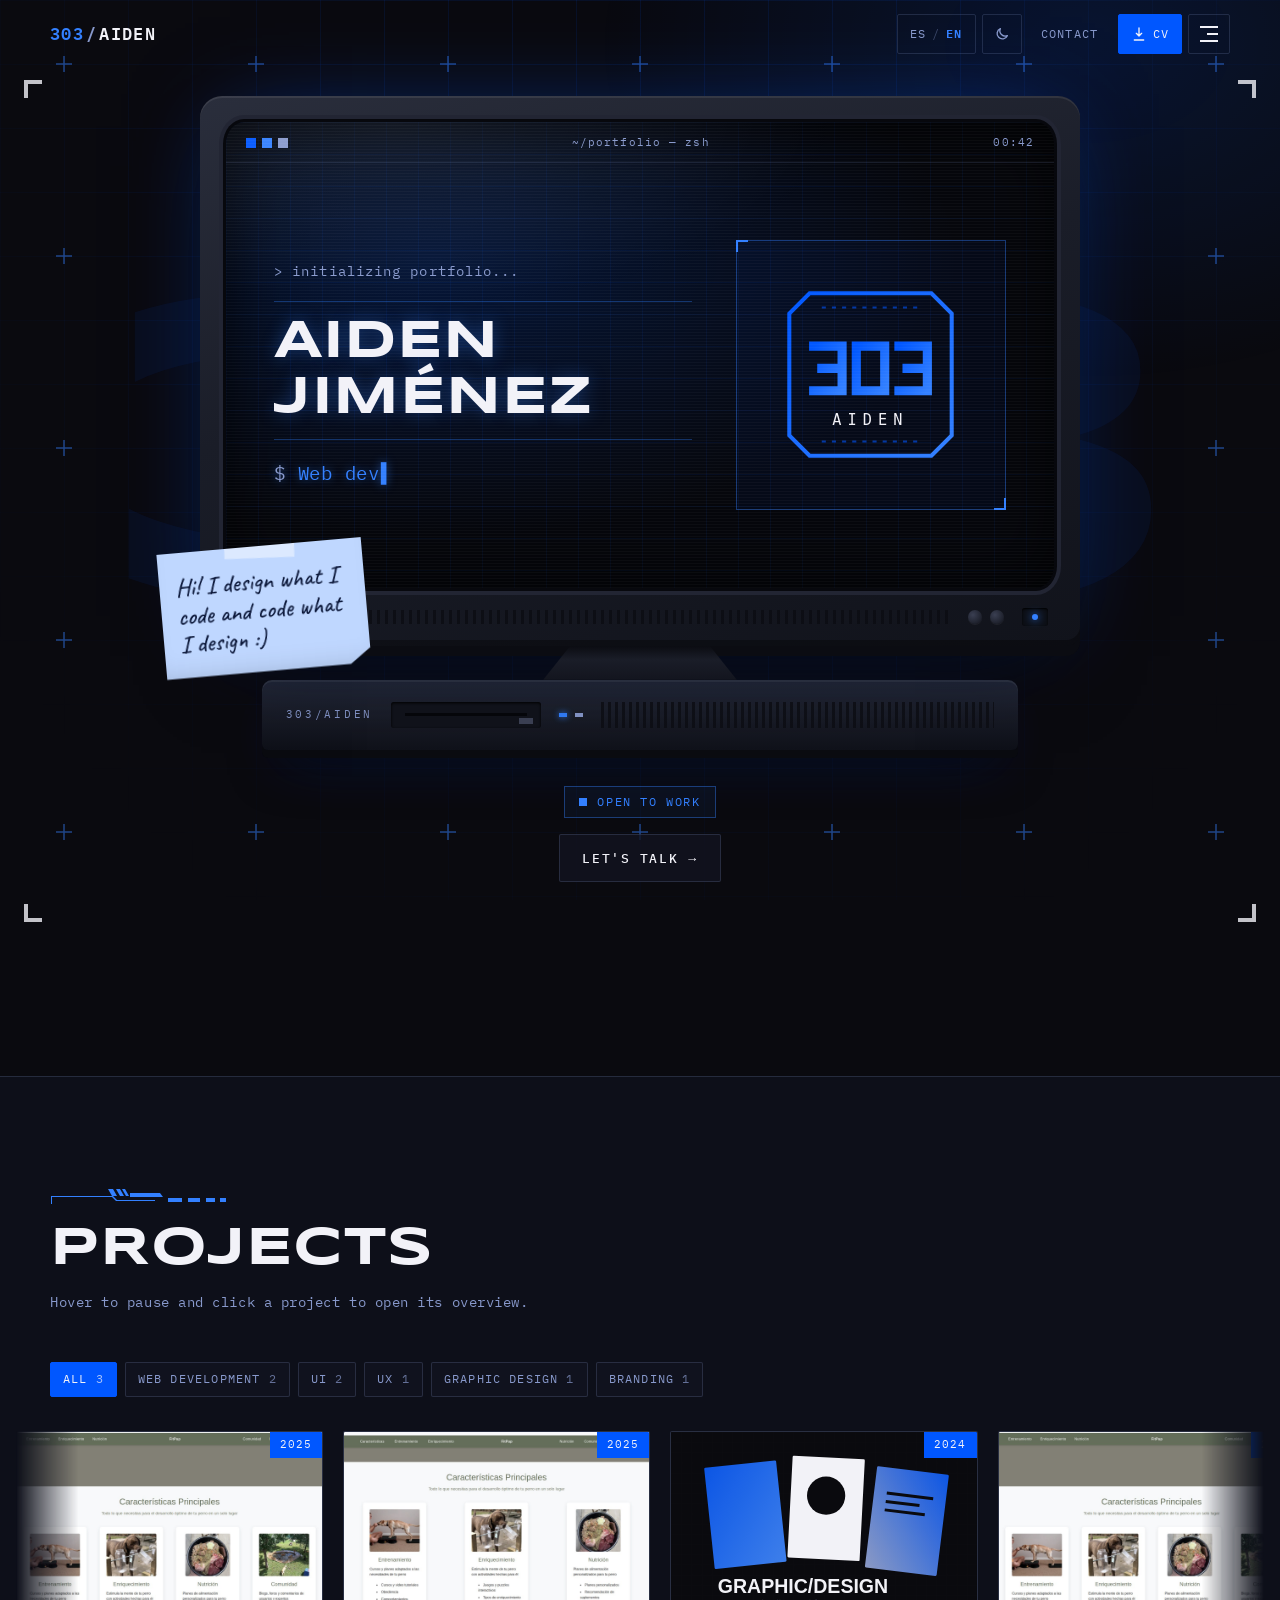
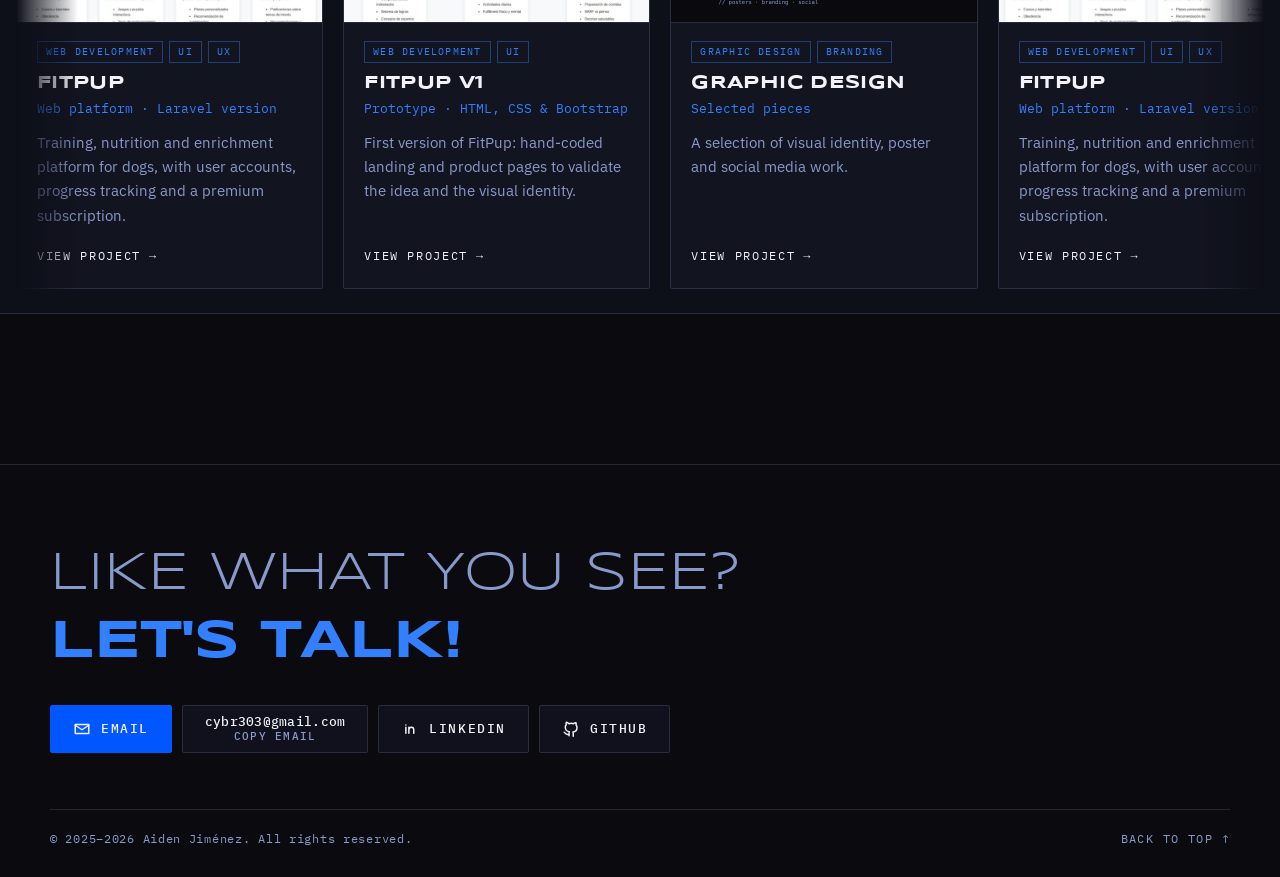
==== commit 3bae67de: "Retro CRT computer, richer light theme, Han-style About and process - Home: the computer is now a re" ====
--- a/index.html
+++ b/index.html
@@ -10,14 +10,14 @@
     <meta property="og:image" content="img/projects/fitpup-laravel/cover.jpg">
     <!-- Aplica el tema guardado antes de pintar para evitar un parpadeo -->
     <script>try{if(localStorage.getItem("portfolio-theme")==="light")document.documentElement.dataset.theme="light"}catch(e){}</script>
-    <link rel="icon" href="img/battery.svg?v=3" type="image/svg+xml">
+    <link rel="icon" href="img/battery.svg?v=4" type="image/svg+xml">
     <link rel="preload" href="fonts/syncopate-latin-700-normal.woff2" as="font" type="font/woff2" crossorigin>
-    <link rel="stylesheet" href="css/style.css?v=3">
+    <link rel="stylesheet" href="css/style.css?v=4">
     <title>303/AIDEN - Portfolio</title>
 </head>
 
 <body data-page="home">
-    <div class="bg-fx" aria-hidden="true"><div class="bg-fx__grid"></div><div class="bg-fx__glow"></div></div>
+    <div class="bg-fx" aria-hidden="true"><div class="bg-fx__grid"></div><div class="bg-fx__glow"></div><div class="bg-fx__marks"></div></div>
 
     <div data-include="header"></div>
 
@@ -30,6 +30,7 @@
             <span class="hud hud--bl" aria-hidden="true"></span><span class="hud hud--br" aria-hidden="true"></span>
             <div class="container hero__inner">
                 <div class="monitor">
+                    <!-- Monitor CRT retro -->
                     <div class="monitor__bezel">
                         <div class="monitor__screen">
                             <div class="screen-bar mono" aria-hidden="true">
@@ -48,20 +49,31 @@
                                     <p class="hero-role" data-role-visible></p>
                                 </div>
                                 <div class="screen-logo">
-                                    <img src="img/logo.svg?v=3" alt="" width="200" height="200">
+                                    <img src="img/logo.svg?v=4" alt="" width="200" height="200">
                                 </div>
                             </div>
                             <div class="screen-scan" aria-hidden="true"></div>
+                            <div class="screen-glare" aria-hidden="true"></div>
                         </div>
-                        <span class="monitor__led" aria-hidden="true"></span>
+                        <div class="monitor__chin" aria-hidden="true">
+                            <span class="monitor__brand mono">303·PC</span>
+                            <span class="monitor__vents"></span>
+                            <span class="monitor__knobs"><i></i><i></i></span>
+                            <span class="monitor__power"><span class="monitor__led"></span></span>
+                        </div>
+
+                        <aside class="sticky-note">
+                            <span class="sticky-note__tape" aria-hidden="true"></span>
+                            <p data-sticky-text></p>
+                        </aside>
                     </div>
                     <div class="monitor__neck" aria-hidden="true"></div>
-                    <div class="monitor__foot" aria-hidden="true"></div>
-
-                    <aside class="sticky-note">
-                        <span class="sticky-note__tape" aria-hidden="true"></span>
-                        <p data-sticky-text></p>
-                    </aside>
+                    <div class="computer-case" aria-hidden="true">
+                        <span class="computer-case__label mono">303/AIDEN</span>
+                        <span class="computer-case__floppy"><i></i></span>
+                        <span class="computer-case__leds"><i></i><i></i></span>
+                        <span class="computer-case__vents"></span>
+                    </div>
                 </div>
 
                 <div class="hero__cta">
@@ -72,7 +84,7 @@
         </section>
 
         <!-- ============ PROYECTOS ============ -->
-        <section class="section section--projects" id="projects" aria-labelledby="projects-title">
+        <section class="section section--projects section--band" id="projects" aria-labelledby="projects-title">
             <div class="container">
                 <header class="section-head" data-reveal>
                     <span class="techbar" aria-hidden="true"></span>
@@ -91,10 +103,10 @@
 
     <div data-include="footer"></div>
 
-    <script src="data/profile.js?v=3"></script>
-    <script src="data/projects.js?v=3"></script>
-    <script src="js/i18n.js?v=3"></script>
-    <script src="js/main.js?v=3"></script>
-    <script src="js/sections.js?v=3"></script>
+    <script src="data/profile.js?v=4"></script>
+    <script src="data/projects.js?v=4"></script>
+    <script src="js/i18n.js?v=4"></script>
+    <script src="js/main.js?v=4"></script>
+    <script src="js/sections.js?v=4"></script>
 </body>
 </html>
--- a/css/style.css
+++ b/css/style.css
@@ -36,11 +36,9 @@
   --watermark: rgb(0 87 255 / 0.07);
   --header-bg: rgb(10 10 15 / 0.82);
   --shadow: rgb(0 0 0 / 0.6);
-  --bezel-a: #1b1e2c;
-  --bezel-b: #0d0e16;
-  --stand: #161927;
-  --note: #f4e04d;
-  --note-text: #1a1706;
+  --band: #0d0f19;
+  --note: #bfd7ff;          /* post-it azul claro */
+  --note-text: #0a1638;
 
   --f-display: "Syncopate", "Arial Black", sans-serif;
   --f-sans: "IBM Plex Sans", system-ui, -apple-system, "Segoe UI", sans-serif;
@@ -68,13 +66,11 @@
   --muted: #55618f;
   --accent: #0057ff;
   --accent-rgb: 0 87 255;
-  --grid: rgb(0 87 255 / 0.08);
-  --watermark: rgb(0 87 255 / 0.06);
+  --grid: rgb(0 87 255 / 0.13);
+  --watermark: rgb(0 87 255 / 0.1);
   --header-bg: rgb(242 242 248 / 0.86);
-  --shadow: rgb(10 10 15 / 0.18);
-  --bezel-a: #dcdee9;
-  --bezel-b: #c4c7d7;
-  --stand: #bcc0d2;
+  --shadow: rgb(10 10 15 / 0.22);
+  --band: #e4e6f2;
   color-scheme: light;
 }
 
@@ -122,6 +118,31 @@
   animation: grid-move 24s linear infinite;
 }
 .bg-fx__glow { position: absolute; inset: 0; background: radial-gradient(700px 480px at 85% 5%, rgb(0 87 255 / 0.14), transparent 70%); }
+/* Marcas "+" de retícula técnica */
+.bg-fx__marks {
+  position: absolute; inset: 0; opacity: 0.5;
+  background: url("data:image/svg+xml,%3Csvg xmlns='http://www.w3.org/2000/svg' width='192' height='192'%3E%3Cpath d='M96 88v16M88 96h16' stroke='%233380ff' stroke-width='1.5'/%3E%3C/svg%3E") -32px -32px / 192px 192px;
+}
+:root[data-theme="light"] .bg-fx__grid {
+  background-image:
+    linear-gradient(var(--grid) 1px, transparent 1px),
+    linear-gradient(90deg, var(--grid) 1px, transparent 1px),
+    linear-gradient(rgb(0 87 255 / 0.05) 1px, transparent 1px),
+    linear-gradient(90deg, rgb(0 87 255 / 0.05) 1px, transparent 1px);
+  background-size: 64px 64px, 64px 64px, 16px 16px, 16px 16px;
+  -webkit-mask-image: none; mask-image: none;
+}
+:root[data-theme="light"] .bg-fx__glow {
+  background:
+    radial-gradient(800px 520px at 90% 0%, rgb(0 87 255 / 0.22), transparent 70%),
+    radial-gradient(700px 600px at 0% 70%, rgb(51 128 255 / 0.16), transparent 70%),
+    linear-gradient(180deg, transparent 60%, rgb(136 153 204 / 0.15));
+}
+:root[data-theme="light"] .bg-fx__marks { opacity: 0.9; }
+
+/* Bandas de sección (dan ritmo, sobre todo en el tema claro) */
+.section--band { background: var(--band); padding-bottom: clamp(72px, 11vw, 130px); margin-top: clamp(72px, 11vw, 130px); border-block: var(--border) solid var(--line); }
+.section--band.section { padding-top: clamp(64px, 9vw, 110px); }
 @keyframes grid-move { to { transform: translate3d(0, 64px, 0); } }
 
 /* Barra técnica decorativa (motivo de AXON) */
@@ -305,37 +326,48 @@
 .hud--br { bottom: 24px; right: 24px; border-width: 0 4px 4px 0; }
 .hero__inner { display: flex; flex-direction: column; align-items: center; gap: 36px; }
 
-.monitor { position: relative; width: min(900px, 100%); animation: rise 1s var(--ease) both; }
+.monitor { position: relative; width: min(880px, 100%); animation: rise 1s var(--ease) both; }
 @keyframes rise { from { opacity: 0; transform: translateY(40px); } }
+/* Carcasa del monitor CRT retro: siempre oscura, en los dos temas */
 .monitor__bezel {
-  position: relative; padding: 14px; border-radius: 10px;
-  background: linear-gradient(160deg, var(--bezel-a), var(--bezel-b));
-  border: var(--border) solid var(--line);
-  box-shadow: 0 40px 80px -30px var(--shadow), 0 0 90px -30px rgb(0 87 255 / 0.55);
-}
-.monitor__led { position: absolute; bottom: 5px; left: 50%; width: 5px; height: 5px; border-radius: 50%; background: #3380ff; box-shadow: 0 0 8px #3380ff; transform: translateX(-50%); animation: blink 3s steps(1) infinite; }
+  position: relative; padding: 26px 26px 0; border-radius: 22px 22px 14px 14px;
+  background: linear-gradient(165deg, #2a2e3c 0%, #1a1d28 45%, #11131b 100%);
+  box-shadow:
+    inset 0 2px 0 rgb(255 255 255 / 0.08), inset 0 -6px 0 rgb(0 0 0 / 0.35),
+    0 10px 0 #0b0c12, 0 40px 80px -30px rgb(0 0 0 / 0.7), 0 0 90px -30px rgb(0 87 255 / 0.55);
+}
 /* La pantalla siempre es oscura, en los dos temas */
 .monitor__screen {
-  position: relative; overflow: hidden; border-radius: 4px; aspect-ratio: 16 / 9; color: #f2f2f8;
+  position: relative; overflow: hidden; border-radius: 18px / 22px; aspect-ratio: 16 / 9; color: #f2f2f8;
   background:
     linear-gradient(rgb(0 87 255 / 0.07) 1px, transparent 1px) 0 0 / 32px 32px,
     linear-gradient(90deg, rgb(0 87 255 / 0.07) 1px, transparent 1px) 0 0 / 32px 32px,
     radial-gradient(ellipse at 25% 30%, rgb(0 87 255 / 0.18), transparent 60%),
     #06070c;
+  box-shadow: 0 0 0 3px #07080d, 0 0 0 7px #222533, inset 0 0 70px rgb(0 0 0 / 0.85);
   display: flex; flex-direction: column;
 }
+/* Reflejo curvo del cristal */
+.screen-glare { position: absolute; inset: 0; pointer-events: none; border-radius: inherit; background: radial-gradient(120% 90% at 20% 0%, rgb(255 255 255 / 0.07), transparent 45%); }
+.monitor__chin { display: flex; align-items: center; gap: 18px; height: 58px; padding: 0 6px; }
+.monitor__brand { font-size: 0.72rem; letter-spacing: 0.3em; color: #8899cc; }
+.monitor__vents { flex: 1; height: 14px; background: repeating-linear-gradient(90deg, #0b0c12 0 3px, transparent 3px 8px); opacity: 0.8; }
+.monitor__knobs { display: inline-flex; gap: 8px; }
+.monitor__knobs i { width: 14px; height: 14px; border-radius: 50%; background: radial-gradient(circle at 35% 35%, #3a3f52, #12141c); box-shadow: 0 1px 0 rgb(255 255 255 / 0.06); }
+.monitor__power { position: relative; width: 26px; height: 18px; border-radius: 3px; background: #0d0f16; box-shadow: inset 0 1px 2px #000; }
+.monitor__led { position: absolute; top: 50%; left: 50%; width: 6px; height: 6px; border-radius: 50%; background: #3380ff; box-shadow: 0 0 8px #3380ff; transform: translate(-50%, -50%); animation: blink 3s steps(1) infinite; }
 .monitor__screen.is-on { animation: power-on 0.6s ease-out; }
 @keyframes power-on {
   0% { filter: brightness(3) saturate(0); clip-path: inset(49% 0 49% 0); }
   40% { filter: brightness(2); clip-path: inset(0 0 0 0); }
   100% { filter: none; }
 }
-.screen-scan { position: absolute; inset: 0; pointer-events: none; background: repeating-linear-gradient(to bottom, rgb(255 255 255 / 0.025) 0 1px, transparent 1px 3px); }
+.screen-scan { position: absolute; inset: 0; pointer-events: none; background: repeating-linear-gradient(to bottom, rgb(255 255 255 / 0.03) 0 1px, transparent 1px 3px); }
 .screen-scan::after { content: ""; position: absolute; left: 0; right: 0; height: 120px; top: -120px; background: linear-gradient(to bottom, transparent, rgb(51 128 255 / 0.08), transparent); animation: scan 6s linear infinite; }
 @keyframes scan { to { top: 110%; } }
 .screen-bar {
   display: flex; align-items: center; justify-content: space-between; gap: 12px;
-  padding: 10px 14px; font-size: 0.7rem; letter-spacing: 0.1em; color: #8899cc;
+  padding: 12px 20px 10px; font-size: 0.7rem; letter-spacing: 0.1em; color: #8899cc;
   border-bottom: 1px solid rgb(136 153 204 / 0.15);
 }
 .screen-bar__dots { display: inline-flex; gap: 6px; }
@@ -343,14 +375,15 @@
 .screen-bar__dots i:nth-child(1) { background: #0057ff; }
 .screen-bar__dots i:nth-child(2) { background: #3380ff; }
 .screen-bar__dots i:nth-child(3) { background: #8899cc; }
-.screen-body { flex: 1; display: grid; grid-template-columns: 1.55fr 1fr; gap: clamp(16px, 4vw, 44px); align-items: center; padding: clamp(18px, 5vw, 52px); }
+.screen-body { flex: 1; display: grid; grid-template-columns: 1.55fr 1fr; gap: clamp(16px, 4vw, 44px); align-items: center; padding: clamp(18px, 5vw, 48px); }
 .boot { color: #8899cc; font-size: clamp(0.7rem, 1.4vw, 0.85rem); letter-spacing: 0.08em; margin-bottom: clamp(8px, 2vw, 18px); }
 .hero-name {
   font-family: var(--f-display); font-weight: 700; text-transform: uppercase;
-  font-size: clamp(1.5rem, 4.6vw, 3.4rem); line-height: 1.05; letter-spacing: 0.01em; color: #f2f2f8;
+  font-size: clamp(1.5rem, 4.4vw, 3.3rem); line-height: 1.05; letter-spacing: 0.01em; color: #f2f2f8;
   padding: 0.25em 0; border: 1px solid rgb(51 128 255 / 0.35); border-width: 1px 0;
-}
-.hero-titles { margin-top: clamp(10px, 2vw, 18px); font-size: clamp(0.85rem, 1.9vw, 1.2rem); color: #3380ff; min-height: 1.6em; letter-spacing: 0.04em; }
+  text-shadow: 0 0 18px rgb(51 128 255 / 0.35);
+}
+.hero-titles { margin-top: clamp(10px, 2vw, 18px); font-size: clamp(0.85rem, 1.9vw, 1.2rem); color: #3380ff; min-height: 1.6em; letter-spacing: 0.04em; text-shadow: 0 0 10px rgb(51 128 255 / 0.5); }
 .hero-titles__prompt { color: #8899cc; }
 .hero-role { margin-top: 10px; color: #8899cc; font-family: var(--f-mono); font-size: clamp(0.7rem, 1.4vw, 0.85rem); letter-spacing: 0.12em; text-transform: uppercase; }
 .screen-logo { aspect-ratio: 1; border: 1px solid rgb(51 128 255 / 0.4); background: rgb(0 87 255 / 0.05); display: grid; place-items: center; padding: 12%; position: relative; }
@@ -371,23 +404,36 @@
 @keyframes fade-up { from { opacity: 0; transform: translateY(12px); } }
 @keyframes fade-scale { from { opacity: 0; transform: scale(0.9); } }
 
-.monitor__neck { width: 16%; height: 64px; margin-inline: auto; background: linear-gradient(90deg, var(--bezel-b), var(--stand) 50%, var(--bezel-b)); clip-path: polygon(22% 0, 78% 0, 90% 100%, 10% 100%); }
-.monitor__foot { width: 38%; height: 14px; margin-inline: auto; border-radius: 4px 4px 2px 2px; background: linear-gradient(180deg, var(--stand), var(--bezel-b)); box-shadow: 0 18px 40px -8px rgb(0 87 255 / 0.3); }
-
-/* Post-it: solo se mueve al pasar el ratón */
+.monitor__neck { width: 22%; height: 34px; margin-inline: auto; background: linear-gradient(180deg, #0b0c12, #1a1d28 40%, #13151e); clip-path: polygon(14% 0, 86% 0, 100% 100%, 0 100%); }
+/* Torre/caja de sobremesa bajo el monitor */
+.computer-case {
+  display: flex; align-items: center; gap: 18px; width: 86%; height: 70px; margin-inline: auto; padding: 0 24px;
+  border-radius: 10px 10px 6px 6px; background: linear-gradient(180deg, #252937 0%, #171a24 60%, #0f1118 100%);
+  box-shadow: inset 0 2px 0 rgb(255 255 255 / 0.07), 0 8px 0 #0a0b10, 0 30px 50px -20px rgb(0 0 0 / 0.7), 0 20px 60px -20px rgb(0 87 255 / 0.35);
+}
+.computer-case__label { font-size: 0.68rem; letter-spacing: 0.25em; color: #8899cc; }
+.computer-case__floppy { position: relative; width: 150px; height: 26px; border-radius: 3px; background: #10121a; box-shadow: inset 0 1px 3px #000; }
+.computer-case__floppy::before { content: ""; position: absolute; left: 14px; right: 14px; top: 11px; height: 3px; background: #05060a; }
+.computer-case__floppy i { position: absolute; right: 8px; bottom: 4px; width: 14px; height: 6px; background: #3a3f52; }
+.computer-case__leds { display: inline-flex; gap: 8px; }
+.computer-case__leds i { width: 8px; height: 4px; background: #3380ff; box-shadow: 0 0 6px #3380ff; }
+.computer-case__leds i:nth-child(2) { background: #8899cc; box-shadow: none; animation: blink 1.4s steps(1) infinite; }
+.computer-case__vents { flex: 1; height: 26px; background: repeating-linear-gradient(90deg, #0b0c12 0 3px, transparent 3px 7px); opacity: 0.8; }
+
+/* Post-it azul claro: solo se mueve al pasar el ratón */
 .sticky-note {
-  position: absolute; left: -4%; bottom: -18px; width: clamp(160px, 20vw, 205px); z-index: 2;
+  position: absolute; left: -5%; bottom: -26px; width: clamp(160px, 20vw, 205px); z-index: 2;
   padding: 22px 16px 18px; background: var(--note); color: var(--note-text);
   font-family: var(--f-hand); font-size: clamp(1.3rem, 2.1vw, 1.55rem); line-height: 1.15;
   -webkit-font-smoothing: antialiased; text-rendering: geometricPrecision; backface-visibility: hidden;
   transform: rotate(-5deg); transform-origin: top center;
-  box-shadow: 0 16px 24px -10px rgb(0 0 0 / 0.45), inset 0 -18px 30px -24px rgb(0 0 0 / 0.3);
+  box-shadow: 0 16px 24px -10px rgb(0 0 0 / 0.45), inset 0 -18px 30px -24px rgb(0 0 0 / 0.25);
   clip-path: polygon(0 0, 100% 0, 100% 88%, 90% 100%, 0 100%);
   animation: note-in 0.8s 1.4s var(--ease) backwards;
   transition: transform 0.45s var(--ease);
 }
 .sticky-note:hover { transform: translateY(-8px) rotate(1deg); }
-.sticky-note__tape { position: absolute; top: -10px; left: 50%; width: 70px; height: 22px; transform: translateX(-50%) rotate(3deg); background: rgb(255 255 255 / 0.4); }
+.sticky-note__tape { position: absolute; top: -10px; left: 50%; width: 70px; height: 22px; transform: translateX(-50%) rotate(3deg); background: rgb(255 255 255 / 0.45); }
 @keyframes note-in { from { opacity: 0; transform: translateY(-30px) rotate(-20deg); } }
 
 .hero__cta { display: flex; flex-direction: column; align-items: center; gap: 16px; animation: fade-up 0.8s 0.6s var(--ease) both; }
@@ -414,6 +460,8 @@
 .marquee:hover .marquee__track, .marquee:focus-within .marquee__track { animation-play-state: paused; }
 /* La pista contiene dos copias idénticas: al llegar a la mitad vuelve al inicio sin que se note */
 @keyframes marquee { to { transform: translateX(calc(-50% - 10px)); } }
+.marquee--auto { margin-top: 8px; }
+.marquee--auto:hover .marquee__track { animation-play-state: running; }
 .marquee__empty { color: var(--muted); padding: 40px 0; text-align: center; }
 
 .project-card {
@@ -444,36 +492,87 @@
 /* ==========================================================================
    SOBRE MÍ
    ========================================================================== */
-.about { display: grid; grid-template-columns: 1.35fr 0.9fr; gap: clamp(28px, 6vw, 72px); align-items: start; }
-.about__hello { font-family: var(--f-display); font-weight: 700; font-size: clamp(2.4rem, 6vw, 4.2rem); line-height: 1; text-transform: uppercase; color: var(--accent); }
-.about__lead { font-size: clamp(1.15rem, 2.2vw, 1.4rem); margin: 18px 0 22px; padding: 10px 16px; border-left: 3px solid var(--signal); background: rgb(var(--accent-rgb) / 0.06); }
-.about__body { padding: 22px 24px; color: var(--text-2); }
-.about__body p { position: relative; z-index: 1; }
-.stats { display: grid; grid-template-columns: repeat(3, 1fr); gap: 10px; margin: 24px 0 28px; }
+.about-section { position: relative; overflow: hidden; }
+/* Palabra repetida en contorno, como "RESUME" en el portfolio de Han */
+.outline-words {
+  position: absolute; left: 50%; top: 50%; transform: translateY(-40%); z-index: -1; pointer-events: none; user-select: none;
+  display: flex; flex-direction: column; line-height: 0.95; white-space: nowrap;
+  font-family: var(--f-display); font-weight: 700; font-size: clamp(3rem, 7.5vw, 7rem); letter-spacing: 0.02em;
+  color: transparent; -webkit-text-stroke: 1.5px rgb(var(--accent-rgb) / 0.2);
+}
+.about { display: grid; grid-template-columns: 1.15fr 0.85fr; gap: clamp(32px, 6vw, 80px); align-items: center; }
+.about__text .techbar { margin-bottom: 14px; }
+.about__hello { font-family: var(--f-display); font-weight: 700; font-size: clamp(2.2rem, 5.6vw, 4.2rem); line-height: 1.02; text-transform: uppercase; color: var(--text); }
+.about__name { color: var(--accent); }
+.about__lead { margin: 22px 0 14px; font-family: var(--f-mono); font-size: 0.85rem; letter-spacing: 0.12em; text-transform: uppercase; color: var(--accent); }
+.about__body { color: var(--text-2); max-width: 54ch; }
+.about__linkedin { margin-top: 26px; text-transform: none; letter-spacing: 0.04em; }
+.stats { display: grid; grid-template-columns: repeat(3, 1fr); gap: 10px; margin: 28px 0 0; max-width: 520px; }
 .stat { padding: 14px 16px; border: var(--border) solid var(--line); background: var(--surface); display: flex; flex-direction: column-reverse; }
 .stat dt { color: var(--muted); font-family: var(--f-mono); font-size: 0.68rem; letter-spacing: 0.14em; text-transform: uppercase; }
 .stat dd { margin: 0; font-family: var(--f-display); font-weight: 700; font-size: clamp(1.5rem, 3.2vw, 2.1rem); color: var(--accent); line-height: 1.15; }
 
-.id-card { border: var(--border) solid var(--line); background: var(--surface-solid); overflow: hidden; }
-.id-card__photo { position: relative; aspect-ratio: 5 / 6; margin: 14px; overflow: hidden; background: var(--bg-2); }
-.id-card__photo img { width: 100%; height: 100%; object-fit: cover; transition: transform 0.6s var(--ease); }
-.id-card:hover .id-card__photo img { transform: scale(1.03); }
-.id-card__photo::after { content: ""; position: absolute; inset: 0; background: repeating-linear-gradient(to bottom, rgb(0 0 0 / 0.08) 0 1px, transparent 1px 3px); pointer-events: none; }
-.corner { position: absolute; width: 18px; height: 18px; border: 0 solid var(--accent); z-index: 1; transition: width 0.3s var(--ease), height 0.3s var(--ease); }
+/* Foto: bloque azul detrás, círculo, etiquetas flotantes y caja de contacto oscura */
+.about-photo { position: relative; margin: 0; padding: 0 0 0 28px; }
+.about-photo__block { position: absolute; left: 0; top: 40px; width: 72%; height: 62%; background: var(--signal); }
+.about-photo__frame { position: relative; width: 82%; margin-left: auto; aspect-ratio: 4 / 5; overflow: hidden; background: #10121c; border: var(--border) solid var(--line); }
+.about-photo__circle { position: absolute; left: 50%; top: 42%; width: 78%; aspect-ratio: 1; border-radius: 50%; background: rgb(0 87 255 / 0.25); transform: translate(-50%, -50%); }
+.about-photo__frame img { position: relative; width: 100%; height: 100%; object-fit: cover; }
+.about-photo__frame::after { content: ""; position: absolute; inset: 0; background: repeating-linear-gradient(to bottom, rgb(0 0 0 / 0.08) 0 1px, transparent 1px 3px); pointer-events: none; }
+.corner { position: absolute; width: 18px; height: 18px; border: 0 solid #3380ff; z-index: 1; transition: width 0.3s var(--ease), height 0.3s var(--ease); }
 .corner--tl { top: 10px; left: 10px; border-width: 3px 0 0 3px; }
 .corner--tr { top: 10px; right: 10px; border-width: 3px 3px 0 0; }
 .corner--bl { bottom: 10px; left: 10px; border-width: 0 0 3px 3px; }
 .corner--br { bottom: 10px; right: 10px; border-width: 0 3px 3px 0; }
-.id-card:hover .corner { width: 28px; height: 28px; }
-.id-card__contact { position: relative; z-index: 1; padding: 6px 22px 22px; border-top: var(--border) dashed var(--line); margin-top: 4px; }
-.id-card__contact h2 { font-family: var(--f-mono); font-size: 0.74rem; font-weight: 500; letter-spacing: 0.3em; text-transform: uppercase; color: var(--muted); border-left: 2px solid var(--signal); padding-left: 10px; margin: 16px 0 12px; }
-.id-card__contact li { display: flex; align-items: center; gap: 12px; padding: 8px 0; font-size: 0.93rem; border-bottom: 1px solid var(--line); word-break: break-word; }
-.id-card__contact li > .mono { width: 24px; flex: none; color: var(--accent); font-size: 0.8rem; text-align: center; }
-.id-card__contact a { text-decoration: none; transition: color 0.2s; }
-.id-card__contact a:hover { color: var(--accent); }
-.id-card__contact small { color: var(--muted); }
-.id-card__contact .is-available { color: var(--accent); font-family: var(--f-mono); font-size: 0.74rem; letter-spacing: 0.12em; text-transform: uppercase; }
-.id-card__contact .is-available .status-pill__dot { margin-inline: 8px; }
+.about-photo:hover .corner { width: 28px; height: 28px; }
+.about-tag {
+  position: absolute; z-index: 2; padding: 10px 18px; white-space: nowrap;
+  font-family: var(--f-mono); font-size: 0.78rem; letter-spacing: 0.1em; text-transform: uppercase;
+  background: var(--note); color: var(--note-text); box-shadow: 6px 6px 0 rgb(0 0 0 / 0.2);
+  animation: tag-float 5s ease-in-out infinite;
+}
+.about-tag--1 { left: 0; top: 30%; }
+.about-tag--2 { right: -10px; top: 56%; background: var(--signal); color: #f2f2f8; animation-delay: -2.5s; }
+@keyframes tag-float { 50% { transform: translateY(-6px); } }
+/* Caja de contacto: siempre oscura, como la de Han */
+.about-contact {
+  position: relative; z-index: 2; width: 82%; margin: -60px 0 0 auto; padding: 22px 24px 18px;
+  background: #0a0a0f; color: #f2f2f8; border-top: 4px solid #0057ff;
+  box-shadow: 0 30px 60px -30px rgb(0 0 0 / 0.7);
+}
+.about-contact h2 { font-family: var(--f-display); font-size: 1.15rem; text-transform: uppercase; margin-bottom: 10px; }
+.about-contact li { display: flex; align-items: center; gap: 12px; padding: 7px 0; font-size: 0.9rem; border-bottom: 1px solid rgb(136 153 204 / 0.18); word-break: break-word; }
+.about-contact li:last-child { border-bottom: 0; }
+.about-contact li > .mono { width: 22px; flex: none; color: #3380ff; font-size: 0.8rem; text-align: center; }
+.about-contact a { text-decoration: none; transition: color 0.2s; }
+.about-contact a:hover { color: #3380ff; }
+.about-contact .is-available { color: #3380ff; font-family: var(--f-mono); font-size: 0.72rem; letter-spacing: 0.12em; text-transform: uppercase; }
+.about-contact .status-pill__dot { margin-inline: 7px; background: #3380ff; }
+
+/* ==========================================================================
+   PROCESO DE TRABAJO (semicírculo + pasos, estilo Riley)
+   ========================================================================== */
+.process { position: relative; height: 420px; max-width: 980px; }
+.process__hub { position: absolute; left: 0; top: 0; width: 300px; height: 420px; overflow: visible; }
+.process__seg { fill: var(--signal); transition: fill 0.3s; }
+.process__seg-icon { color: #f2f2f8; }
+.process__core { fill: var(--bg); stroke: var(--signal); stroke-width: 3; }
+.process__core-text { font-family: var(--f-display); font-weight: 700; font-size: 20px; fill: var(--accent); }
+.process__dot { fill: var(--bg); stroke: var(--accent); stroke-width: 2.5; }
+.process__line { stroke: var(--accent); stroke-width: 1.5; stroke-dasharray: 5 6; fill: none; animation: dash 1.2s linear infinite; }
+@keyframes dash { to { stroke-dashoffset: -22; } }
+.process__steps { position: absolute; left: 300px; right: 0; top: 0; bottom: 0; }
+.process__step {
+  position: absolute; left: 0; right: 0; top: var(--top); transform: translateY(-50%);
+  display: flex; align-items: center; gap: 16px; padding: 12px 20px 12px 12px;
+  background: var(--surface-solid); border: var(--border) solid var(--line); border-left: 4px solid var(--signal);
+  transition: border-color 0.3s, box-shadow 0.3s;
+}
+.process__step:hover { border-color: var(--accent); box-shadow: 6px 6px 0 rgb(var(--accent-rgb) / 0.18); }
+.process__num { flex: none; width: 44px; height: 44px; display: grid; place-items: center; background: var(--signal); color: #f2f2f8; font-size: 0.9rem; font-weight: 600; }
+.process__icon { display: none; color: var(--accent); }
+.process__step h3 { font-family: var(--f-display); font-size: 0.92rem; text-transform: uppercase; margin-bottom: 4px; }
+.process__step p { color: var(--muted); font-size: 0.92rem; line-height: 1.45; }
 
 /* ==========================================================================
    SKILLS
@@ -495,12 +594,21 @@
 .skill:hover .skill__name { color: var(--text); }
 
 .soft-list li { padding: 13px 0 13px 16px; border-left: 2px solid var(--line); transition: border-color 0.3s, color 0.3s, background 0.3s; }
+.sub-title--spaced { margin-top: 36px; }
+.lang-list { display: flex; flex-wrap: wrap; gap: 28px; }
+.lang-list li { display: flex; flex-direction: column; }
+.lang-list strong { font-family: var(--f-display); font-size: 0.95rem; text-transform: uppercase; }
+.lang-list .mono { color: var(--accent); font-size: 0.78rem; letter-spacing: 0.08em; }
 .soft-list li:hover { border-color: var(--signal); color: var(--accent); background: linear-gradient(90deg, rgb(var(--accent-rgb) / 0.08), transparent 70%); }
 
 /* ==========================================================================
    EXPERIENCIA — título ······ fecha | fecha
    ========================================================================== */
-.timeline { display: grid; gap: 12px; }
+.timeline { display: grid; gap: 14px; position: relative; padding-left: 34px; }
+.timeline::before { content: ""; position: absolute; left: 7px; top: 8px; bottom: 8px; width: 2px; background: linear-gradient(var(--signal), rgb(var(--accent-rgb) / 0.15)); }
+.tl-item { position: relative; }
+.tl-item::before { content: ""; position: absolute; left: -34px; top: 24px; width: 16px; height: 16px; background: var(--signal); transform: rotate(45deg); box-shadow: 0 0 0 4px var(--bg); }
+.section--band .tl-item::before { box-shadow: 0 0 0 4px var(--band); }
 .tl-item { padding: 20px 22px; border: var(--border) solid var(--line); background: var(--surface); transition: border-color 0.3s, box-shadow 0.3s; }
 .tl-item:hover { border-color: var(--accent); box-shadow: 6px 6px 0 rgb(var(--accent-rgb) / 0.18); }
 .tl-item__row { display: flex; align-items: baseline; gap: 14px; }
@@ -516,18 +624,23 @@
 /* ==========================================================================
    COSAS QUE ME GUSTAN
    ========================================================================== */
-.hobbies { display: grid; grid-template-columns: repeat(4, 1fr); gap: 12px; }
-.hobby { padding: 22px 20px; border: var(--border) solid var(--line); background: var(--surface); transition: border-color 0.3s, box-shadow 0.3s; }
-.hobby:hover { border-color: var(--accent); box-shadow: 6px 6px 0 rgb(var(--accent-rgb) / 0.18); }
-.hobby > * { position: relative; z-index: 1; }
-.hobby__icon { width: 44px; height: 44px; display: grid; place-items: center; background: var(--signal); color: var(--on-signal); font-size: 1.2rem; margin-bottom: 16px; }
-.hobby__title { font-family: var(--f-display); font-weight: 700; font-size: 0.9rem; text-transform: uppercase; letter-spacing: 0.02em; margin-bottom: 8px; }
-.hobby__text { color: var(--muted); font-size: 0.93rem; }
+.hobby { flex: 0 0 clamp(220px, 19vw, 280px); position: relative; overflow: hidden; border: var(--border) solid var(--line); background: var(--surface-solid); }
+.hobby img { width: 100%; aspect-ratio: 4 / 5; object-fit: cover; }
+.hobby__caption { padding: 14px 16px 16px; border-top: 3px solid var(--signal); }
+.hobby__title { font-family: var(--f-display); font-weight: 700; font-size: 0.85rem; text-transform: uppercase; margin-bottom: 4px; }
+.hobby__text { color: var(--muted); font-size: 0.88rem; line-height: 1.45; }
 
 /* ==========================================================================
    FOOTER / CONTACTO
    ========================================================================== */
 .site-footer { margin-top: clamp(90px, 13vw, 150px); border-top: var(--border) solid var(--line); padding: clamp(48px, 8vw, 80px) 0 28px; position: relative; }
+/* En tema claro el contacto es un bloque Signal Blue, como las piezas de AXON */
+:root[data-theme="light"] .site-footer {
+  --text: #f2f2f8; --text-2: #e0ecff; --muted: #cce0ff; --accent: #ffffff; --accent-rgb: 255 255 255;
+  --line: rgb(242 242 248 / 0.35); --surface: transparent; --signal: #0a0a0f;
+  background: #0057ff; color: var(--text); border-top: 0;
+}
+:root[data-theme="light"] .site-footer .btn--primary:hover { background: #12141f; --b: #12141f; }
 .footer-title { font-family: var(--f-display); font-weight: 700; text-transform: uppercase; font-size: clamp(1.5rem, 5vw, 3.4rem); display: flex; flex-direction: column; gap: 0.15em; }
 .footer-title__a { color: var(--muted); font-weight: 400; }
 .footer-title__b { color: var(--accent); }
@@ -619,9 +732,7 @@
 @media (max-width: 1000px) {
   .skill-grid { grid-template-columns: repeat(5, 1fr); }
   .skills, .about { grid-template-columns: 1fr; }
-  .hobbies { grid-template-columns: repeat(2, 1fr); }
-  .id-card { display: grid; grid-template-columns: 0.9fr 1.1fr; align-items: center; }
-  .id-card__contact { border-top: 0; border-left: var(--border) dashed var(--line); }
+  .about-photo { max-width: 520px; }
 }
 @media (max-width: 720px) {
   :root { --header-h: 60px; }
@@ -635,15 +746,25 @@
   .screen-logo { position: absolute; right: 14px; top: 48px; width: 70px; padding: 8px; }
   .screen-bar__clock { display: none; }
   .hero-name { padding-right: 76px; }
-  .sticky-note { position: relative; left: auto; bottom: auto; margin: -34px 0 0 4px; width: 180px; }
-  .monitor__neck { height: 40px; }
+  .sticky-note { left: -6px; bottom: -40px; width: 150px; font-size: 1.15rem; padding: 18px 12px 14px; }
   .project-card { flex-basis: 78vw; }
   .marquee { width: 100%; }
   .skill-grid { grid-template-columns: repeat(4, 1fr); }
-  .hobbies { grid-template-columns: 1fr; }
+  .hobby { flex-basis: 62vw; }
+  .process { height: auto; }
+  .process__hub { display: none; }
+  .process__steps { position: static; display: grid; gap: 10px; }
+  .process__step { position: relative; top: auto; transform: none; }
+  .computer-case { height: 52px; gap: 12px; padding: 0 14px; }
+  .computer-case__floppy { width: 90px; }
+  .computer-case__label { display: none; }
+  .monitor__bezel { padding: 14px 14px 0; border-radius: 16px 16px 10px 10px; }
+  .monitor__chin { height: 44px; gap: 12px; }
+  .monitor__knobs { display: none; }
+  .outline-words { display: none; }
   .stat { padding: 10px; }
-  .id-card { display: block; }
-  .id-card__contact { border-left: 0; border-top: var(--border) dashed var(--line); }
+  .about-photo { padding-left: 14px; }
+  .about-tag { font-size: 0.68rem; padding: 8px 12px; }
   .tl-item__row { flex-wrap: wrap; gap: 4px 14px; }
   .tl-item__leader { display: none; }
   .tl-item__date { width: 100%; }
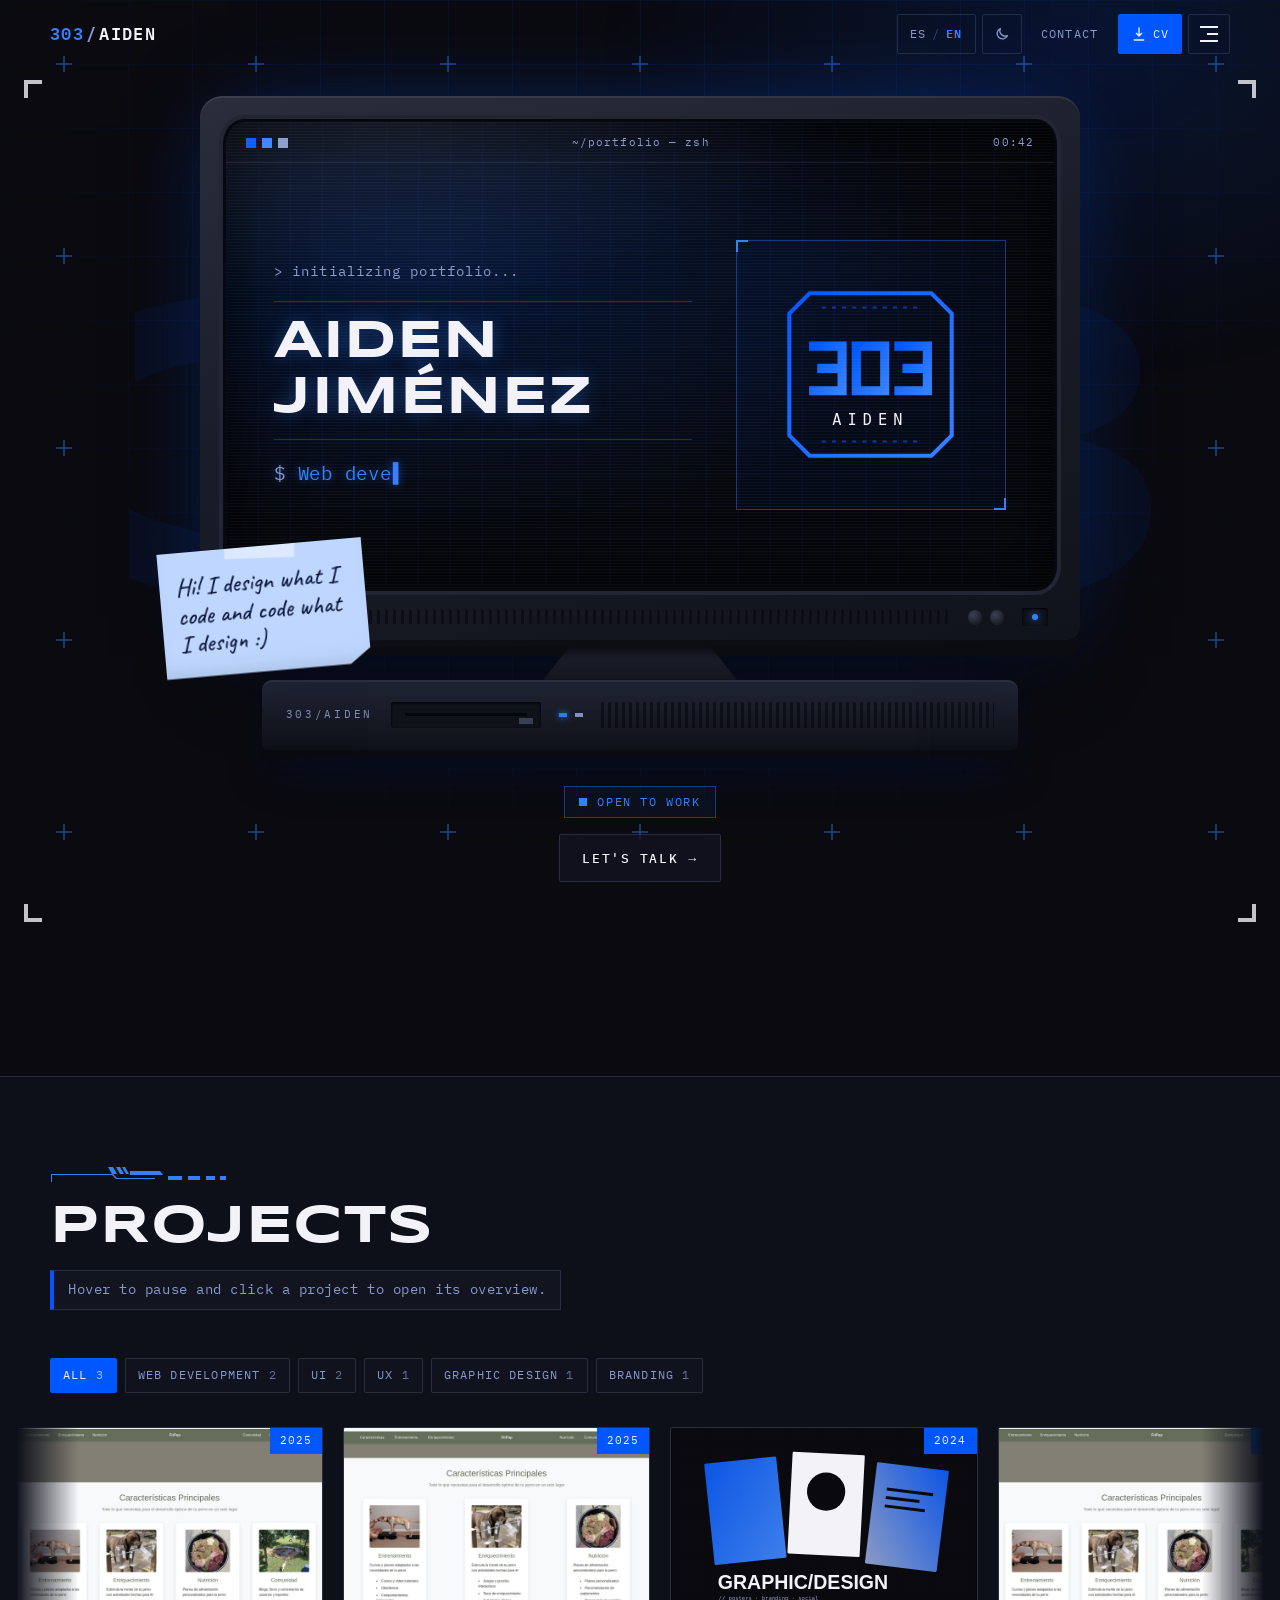
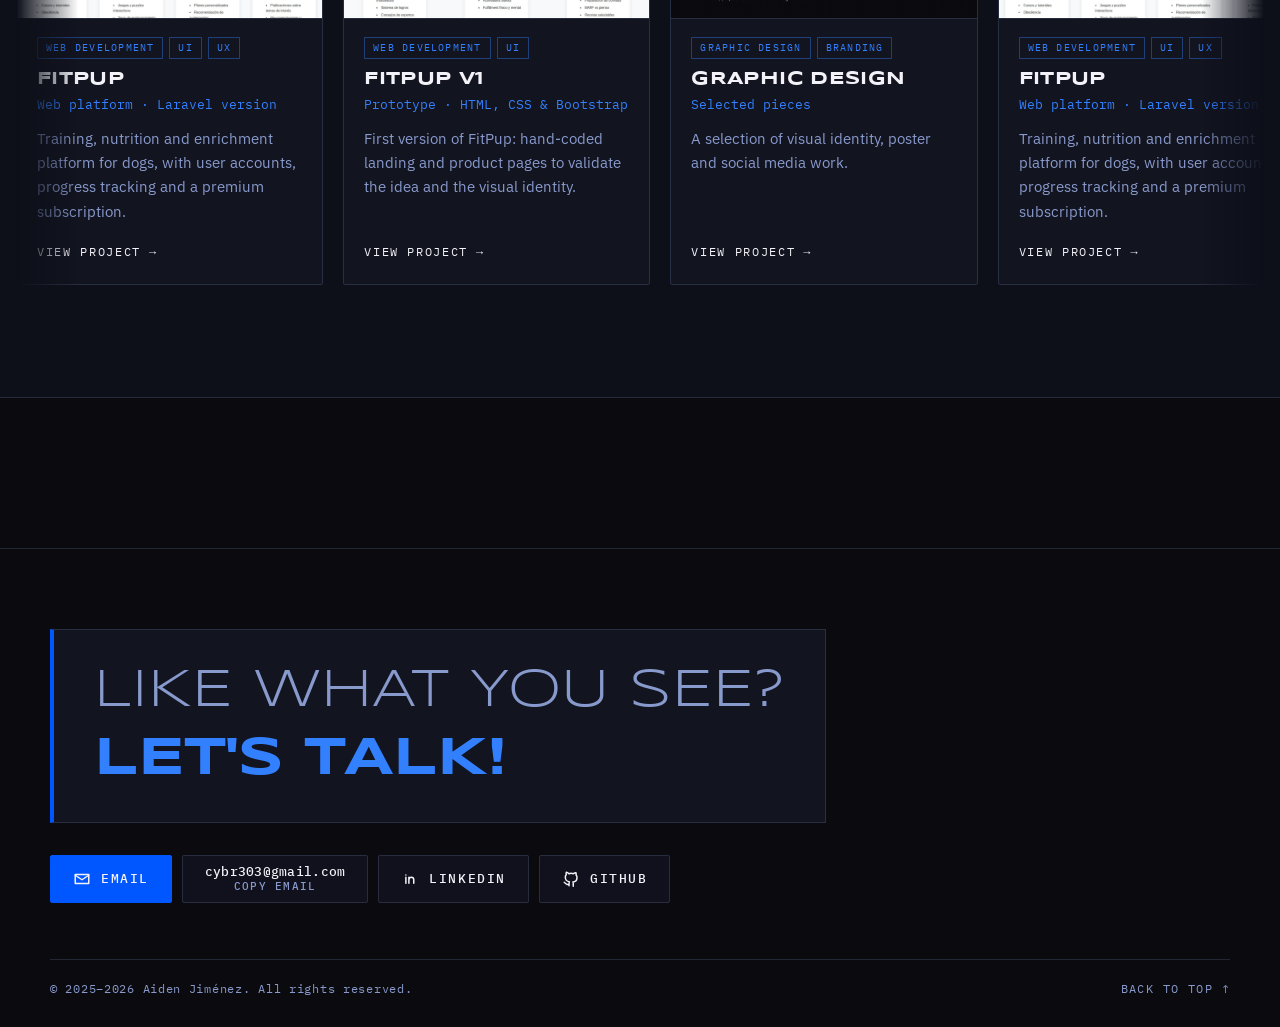
==== commit 10c0929f: "Readability panels, balanced section bands, grey light footer - Fix band sections losing their botto" ====
--- a/index.html
+++ b/index.html
@@ -10,9 +10,9 @@
     <meta property="og:image" content="img/projects/fitpup-laravel/cover.jpg">
     <!-- Aplica el tema guardado antes de pintar para evitar un parpadeo -->
     <script>try{if(localStorage.getItem("portfolio-theme")==="light")document.documentElement.dataset.theme="light"}catch(e){}</script>
-    <link rel="icon" href="img/battery.svg?v=4" type="image/svg+xml">
+    <link rel="icon" href="img/battery.svg?v=5" type="image/svg+xml">
     <link rel="preload" href="fonts/syncopate-latin-700-normal.woff2" as="font" type="font/woff2" crossorigin>
-    <link rel="stylesheet" href="css/style.css?v=4">
+    <link rel="stylesheet" href="css/style.css?v=5">
     <title>303/AIDEN - Portfolio</title>
 </head>
 
@@ -49,7 +49,7 @@
                                     <p class="hero-role" data-role-visible></p>
                                 </div>
                                 <div class="screen-logo">
-                                    <img src="img/logo.svg?v=4" alt="" width="200" height="200">
+                                    <img src="img/logo.svg?v=5" alt="" width="200" height="200">
                                 </div>
                             </div>
                             <div class="screen-scan" aria-hidden="true"></div>
@@ -103,10 +103,10 @@
 
     <div data-include="footer"></div>
 
-    <script src="data/profile.js?v=4"></script>
-    <script src="data/projects.js?v=4"></script>
-    <script src="js/i18n.js?v=4"></script>
-    <script src="js/main.js?v=4"></script>
-    <script src="js/sections.js?v=4"></script>
+    <script src="data/profile.js?v=5"></script>
+    <script src="data/projects.js?v=5"></script>
+    <script src="js/i18n.js?v=5"></script>
+    <script src="js/main.js?v=5"></script>
+    <script src="js/sections.js?v=5"></script>
 </body>
 </html>
--- a/css/style.css
+++ b/css/style.css
@@ -141,8 +141,8 @@
 :root[data-theme="light"] .bg-fx__marks { opacity: 0.9; }
 
 /* Bandas de sección (dan ritmo, sobre todo en el tema claro) */
-.section--band { background: var(--band); padding-bottom: clamp(72px, 11vw, 130px); margin-top: clamp(72px, 11vw, 130px); border-block: var(--border) solid var(--line); }
-.section--band.section { padding-top: clamp(64px, 9vw, 110px); }
+.section--band { background: var(--band); margin-top: clamp(72px, 11vw, 130px); border-block: var(--border) solid var(--line); }
+.section.section--band { padding-block: clamp(56px, 7vw, 88px); }
 @keyframes grid-move { to { transform: translate3d(0, 64px, 0); } }
 
 /* Barra técnica decorativa (motivo de AXON) */
@@ -262,6 +262,11 @@
 }
 .section-title--sm { font-size: clamp(1.3rem, 3.4vw, 2.1rem); margin: 72px 0 24px; }
 .section-intro { color: var(--muted); margin-top: 14px; font-family: var(--f-mono); font-size: 0.85rem; letter-spacing: 0.04em; }
+/* Fondo de lectura: mismo estilo que los pasos del proceso, para que el texto no compita con la retícula */
+.text-panel, .section-intro {
+  background: var(--surface-solid); border: var(--border) solid var(--line); border-left: 4px solid var(--signal);
+}
+.section-intro { display: block; width: fit-content; max-width: 100%; padding: 8px 14px; }
 /* Etiqueta con barra lateral azul, como en el moodboard */
 .sub-title {
   font-family: var(--f-mono); font-size: 0.74rem; font-weight: 500; letter-spacing: 0.3em; text-transform: uppercase;
@@ -502,6 +507,7 @@
 }
 .about { display: grid; grid-template-columns: 1.15fr 0.85fr; gap: clamp(32px, 6vw, 80px); align-items: center; }
 .about__text .techbar { margin-bottom: 14px; }
+.about__text { padding: clamp(22px, 3.5vw, 40px); }
 .about__hello { font-family: var(--f-display); font-weight: 700; font-size: clamp(2.2rem, 5.6vw, 4.2rem); line-height: 1.02; text-transform: uppercase; color: var(--text); }
 .about__name { color: var(--accent); }
 .about__lead { margin: 22px 0 14px; font-family: var(--f-mono); font-size: 0.85rem; letter-spacing: 0.12em; text-transform: uppercase; color: var(--accent); }
@@ -514,8 +520,10 @@
 
 /* Foto: bloque azul detrás, círculo, etiquetas flotantes y caja de contacto oscura */
 .about-photo { position: relative; margin: 0; padding: 0 0 0 28px; }
-.about-photo__block { position: absolute; left: 0; top: 40px; width: 72%; height: 62%; background: var(--signal); }
-.about-photo__frame { position: relative; width: 82%; margin-left: auto; aspect-ratio: 4 / 5; overflow: hidden; background: #10121c; border: var(--border) solid var(--line); }
+/* Doble fondo azul pegado a la foto */
+.about-photo__stack { position: relative; width: 82%; margin-left: auto; }
+.about-photo__block { position: absolute; inset: 0; background: var(--signal); transform: translate(-18px, 18px); }
+.about-photo__frame { position: relative; aspect-ratio: 4 / 5; overflow: hidden; background: #10121c; border: var(--border) solid var(--line); }
 .about-photo__circle { position: absolute; left: 50%; top: 42%; width: 78%; aspect-ratio: 1; border-radius: 50%; background: rgb(0 87 255 / 0.25); transform: translate(-50%, -50%); }
 .about-photo__frame img { position: relative; width: 100%; height: 100%; object-fit: cover; }
 .about-photo__frame::after { content: ""; position: absolute; inset: 0; background: repeating-linear-gradient(to bottom, rgb(0 0 0 / 0.08) 0 1px, transparent 1px 3px); pointer-events: none; }
@@ -593,13 +601,14 @@
 .skill__name { position: relative; z-index: 1; font-family: var(--f-mono); font-size: 0.66rem; letter-spacing: 0.04em; color: var(--muted); text-align: center; line-height: 1.15; padding-inline: 4px; }
 .skill:hover .skill__name { color: var(--text); }
 
-.soft-list li { padding: 13px 0 13px 16px; border-left: 2px solid var(--line); transition: border-color 0.3s, color 0.3s, background 0.3s; }
+.soft-list { display: grid; gap: 8px; }
+.soft-list li { padding: 12px 16px; background: var(--surface-solid); border: var(--border) solid var(--line); border-left: 4px solid var(--signal); transition: border-color 0.3s, color 0.3s, box-shadow 0.3s; }
 .sub-title--spaced { margin-top: 36px; }
-.lang-list { display: flex; flex-wrap: wrap; gap: 28px; }
-.lang-list li { display: flex; flex-direction: column; }
+.lang-list { display: flex; flex-wrap: wrap; gap: 8px; }
+.lang-list li { display: flex; flex-direction: column; padding: 12px 18px; background: var(--surface-solid); border: var(--border) solid var(--line); border-left: 4px solid var(--signal); }
 .lang-list strong { font-family: var(--f-display); font-size: 0.95rem; text-transform: uppercase; }
 .lang-list .mono { color: var(--accent); font-size: 0.78rem; letter-spacing: 0.08em; }
-.soft-list li:hover { border-color: var(--signal); color: var(--accent); background: linear-gradient(90deg, rgb(var(--accent-rgb) / 0.08), transparent 70%); }
+.soft-list li:hover { border-color: var(--accent); color: var(--accent); box-shadow: 6px 6px 0 rgb(var(--accent-rgb) / 0.18); }
 
 /* ==========================================================================
    EXPERIENCIA — título ······ fecha | fecha
@@ -635,12 +644,12 @@
    ========================================================================== */
 .site-footer { margin-top: clamp(90px, 13vw, 150px); border-top: var(--border) solid var(--line); padding: clamp(48px, 8vw, 80px) 0 28px; position: relative; }
 /* En tema claro el contacto es un bloque Signal Blue, como las piezas de AXON */
-:root[data-theme="light"] .site-footer {
-  --text: #f2f2f8; --text-2: #e0ecff; --muted: #cce0ff; --accent: #ffffff; --accent-rgb: 255 255 255;
-  --line: rgb(242 242 248 / 0.35); --surface: transparent; --signal: #0a0a0f;
-  background: #0057ff; color: var(--text); border-top: 0;
-}
-:root[data-theme="light"] .site-footer .btn--primary:hover { background: #12141f; --b: #12141f; }
+:root[data-theme="light"] .site-footer { background: var(--band); }
+/* En tema claro todos los botones del contacto en Signal Blue */
+:root[data-theme="light"] .site-footer .btn { background: var(--signal); color: var(--on-signal); --b: var(--signal); }
+:root[data-theme="light"] .site-footer .btn:hover { background: #3380ff; --b: #3380ff; color: var(--on-signal); }
+:root[data-theme="light"] .site-footer .btn__hint { color: #cce0ff; }
+.footer-panel { display: inline-block; padding: clamp(20px, 3vw, 32px) clamp(22px, 3.5vw, 40px); }
 .footer-title { font-family: var(--f-display); font-weight: 700; text-transform: uppercase; font-size: clamp(1.5rem, 5vw, 3.4rem); display: flex; flex-direction: column; gap: 0.15em; }
 .footer-title__a { color: var(--muted); font-weight: 400; }
 .footer-title__b { color: var(--accent); }
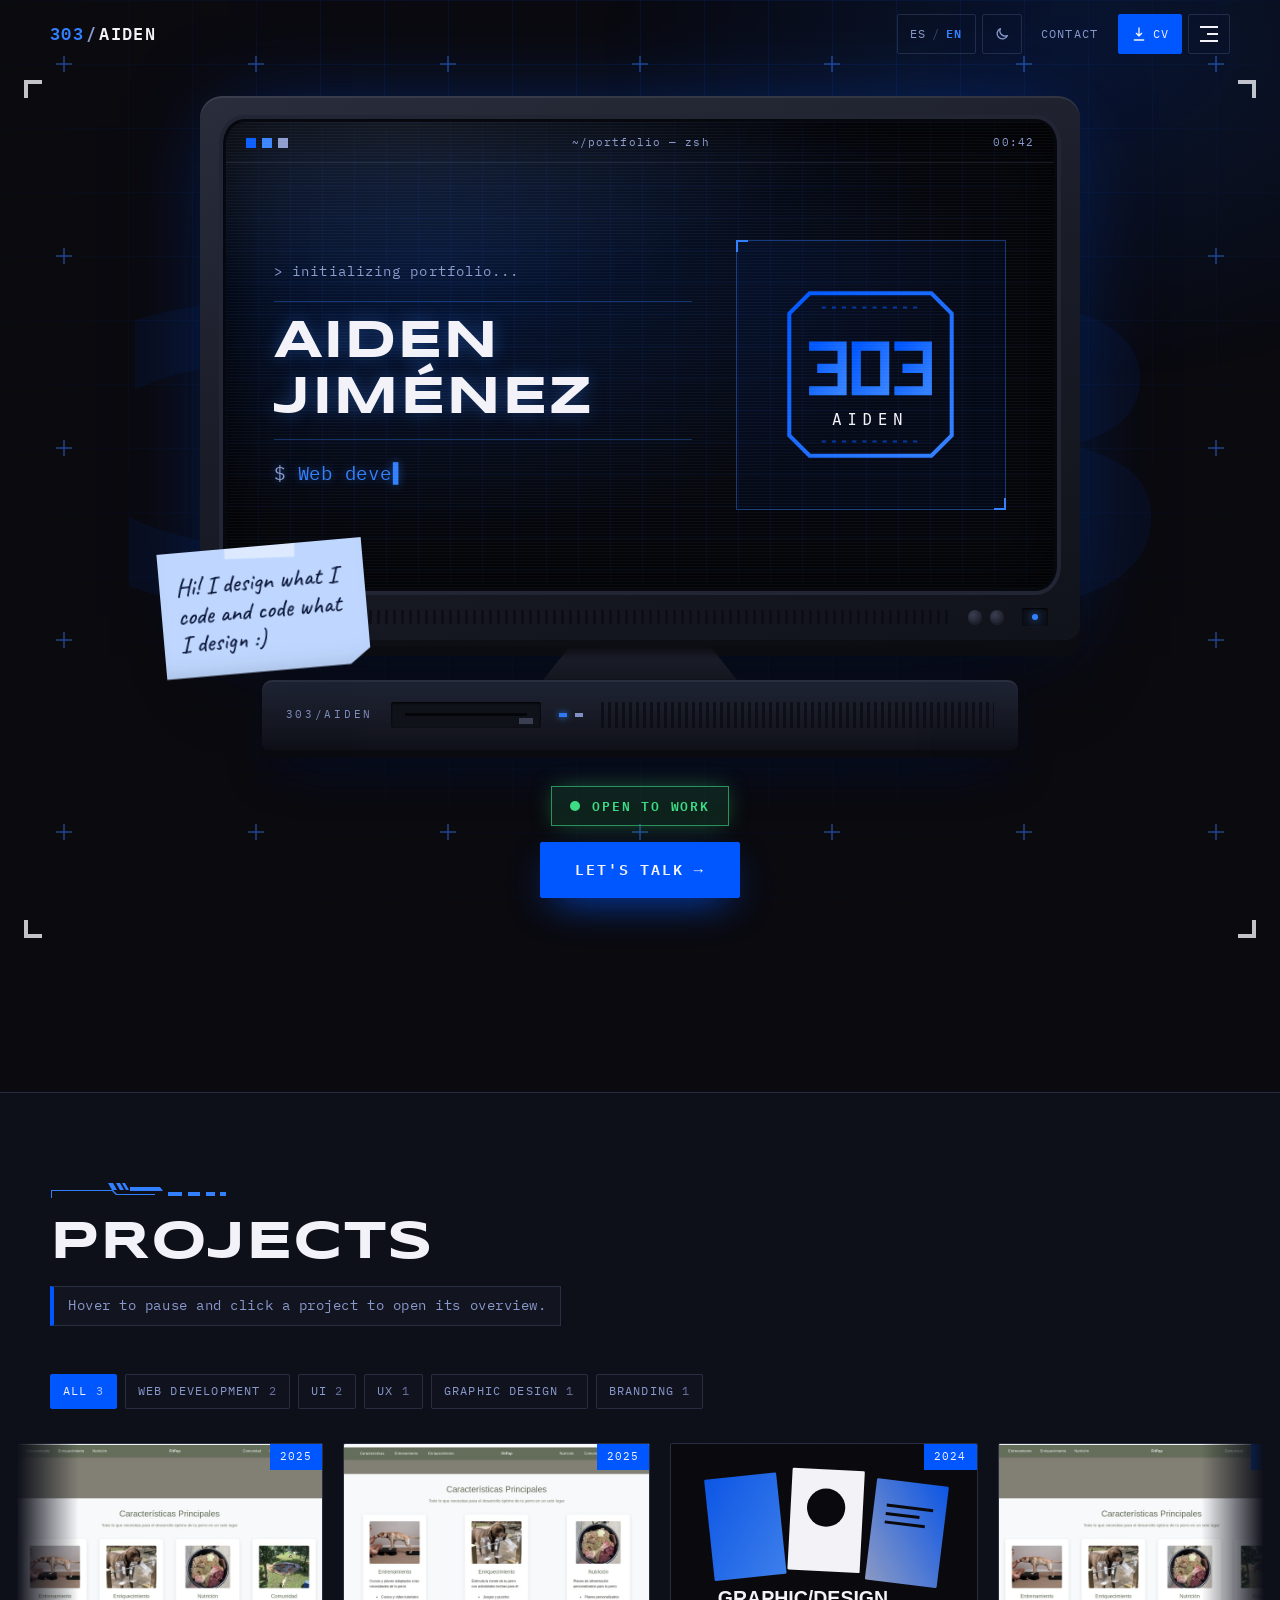
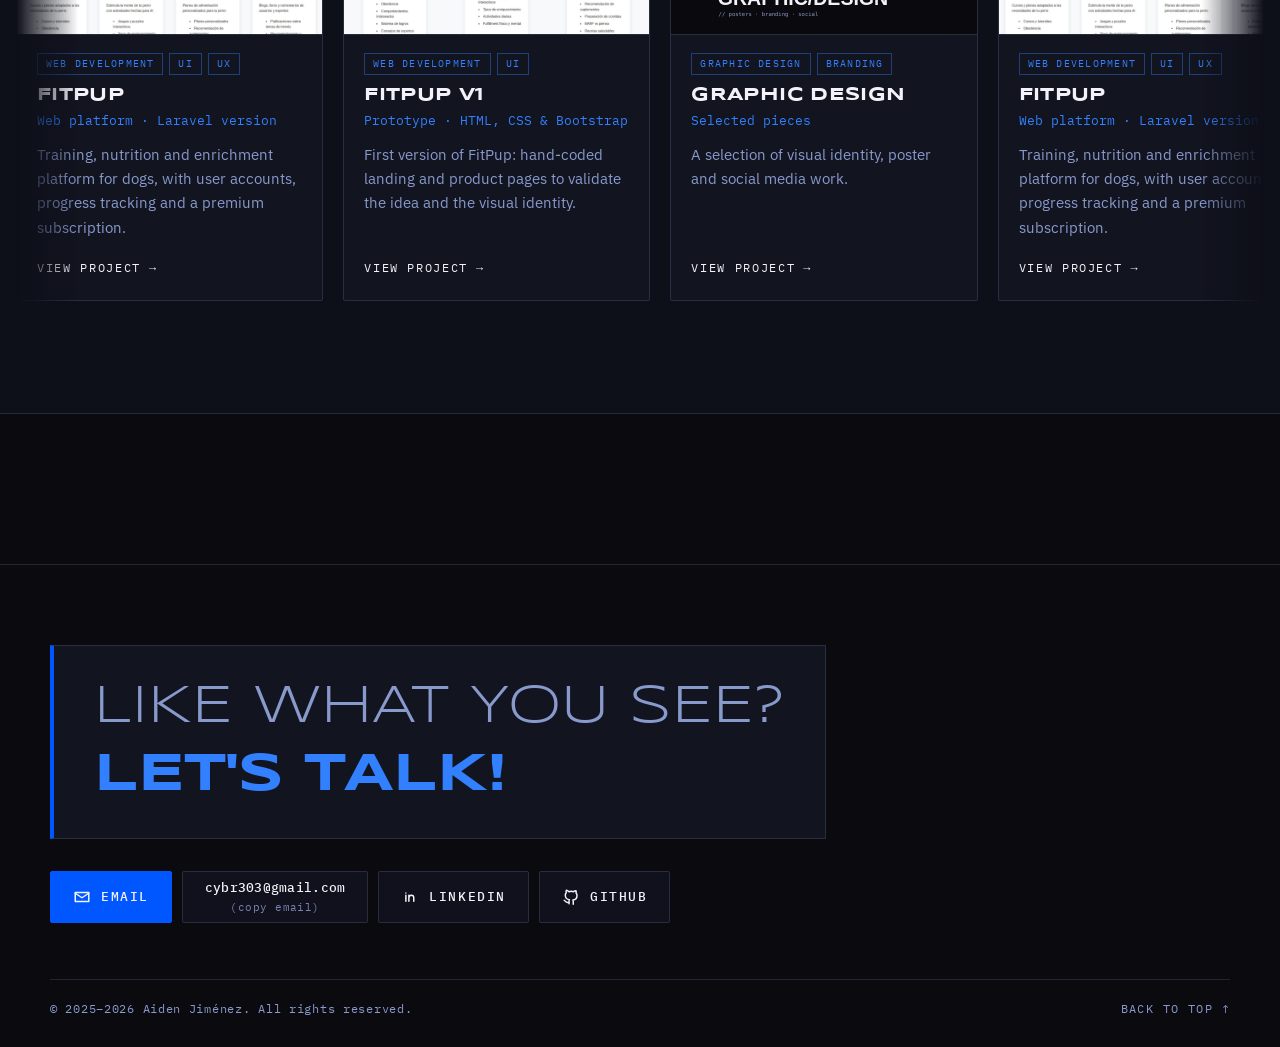
==== commit d55f6a78: "Green 'open to work' pill, prominent 'Let's talk' CTA, softer copy hint - Availability pill in green" ====
--- a/index.html
+++ b/index.html
@@ -10,9 +10,9 @@
     <meta property="og:image" content="img/projects/fitpup-laravel/cover.jpg">
     <!-- Aplica el tema guardado antes de pintar para evitar un parpadeo -->
     <script>try{if(localStorage.getItem("portfolio-theme")==="light")document.documentElement.dataset.theme="light"}catch(e){}</script>
-    <link rel="icon" href="img/battery.svg?v=5" type="image/svg+xml">
+    <link rel="icon" href="img/battery.svg?v=6" type="image/svg+xml">
     <link rel="preload" href="fonts/syncopate-latin-700-normal.woff2" as="font" type="font/woff2" crossorigin>
-    <link rel="stylesheet" href="css/style.css?v=5">
+    <link rel="stylesheet" href="css/style.css?v=6">
     <title>303/AIDEN - Portfolio</title>
 </head>
 
@@ -49,7 +49,7 @@
                                     <p class="hero-role" data-role-visible></p>
                                 </div>
                                 <div class="screen-logo">
-                                    <img src="img/logo.svg?v=5" alt="" width="200" height="200">
+                                    <img src="img/logo.svg?v=6" alt="" width="200" height="200">
                                 </div>
                             </div>
                             <div class="screen-scan" aria-hidden="true"></div>
@@ -78,7 +78,7 @@
 
                 <div class="hero__cta">
                     <p class="status-pill" data-status hidden><span class="status-pill__dot"></span><span data-i18n="hero.status"></span></p>
-                    <a class="btn btn--ghost" href="#contact"><span data-i18n="hero.cta.contact"></span> <span aria-hidden="true">→</span></a>
+                    <a class="btn btn--primary btn--lg" href="#contact"><span data-i18n="hero.cta.contact"></span> <span class="btn__arrow" aria-hidden="true">→</span></a>
                 </div>
             </div>
         </section>
@@ -103,10 +103,10 @@
 
     <div data-include="footer"></div>
 
-    <script src="data/profile.js?v=5"></script>
-    <script src="data/projects.js?v=5"></script>
-    <script src="js/i18n.js?v=5"></script>
-    <script src="js/main.js?v=5"></script>
-    <script src="js/sections.js?v=5"></script>
+    <script src="data/profile.js?v=6"></script>
+    <script src="data/projects.js?v=6"></script>
+    <script src="js/i18n.js?v=6"></script>
+    <script src="js/main.js?v=6"></script>
+    <script src="js/sections.js?v=6"></script>
 </body>
 </html>
--- a/css/style.css
+++ b/css/style.css
@@ -37,6 +37,9 @@
   --header-bg: rgb(10 10 15 / 0.82);
   --shadow: rgb(0 0 0 / 0.6);
   --band: #0d0f19;
+  --open: #3ddc84;          /* verde "disponible", estilo #OpenToWork */
+  --open-rgb: 61 220 132;
+  --open-text: #3ddc84;
   --note: #bfd7ff;          /* post-it azul claro */
   --note-text: #0a1638;
 
@@ -71,6 +74,7 @@
   --header-bg: rgb(242 242 248 / 0.86);
   --shadow: rgb(10 10 15 / 0.22);
   --band: #e4e6f2;
+  --open-text: #0b7a3e;
   color-scheme: light;
 }
 
@@ -229,8 +233,8 @@
 .btn--primary:hover::after { transform: translateX(120%); }
 .btn--ghost { color: var(--text); background: var(--surface); }
 .btn--ghost:hover { --b: var(--accent); color: var(--accent); }
-.btn--copy { flex-direction: column; gap: 0; line-height: 1.25; padding-block: 6px; text-transform: none; letter-spacing: 0.02em; }
-.btn__hint { font-size: 0.66rem; color: var(--muted); text-transform: uppercase; letter-spacing: 0.12em; }
+.btn--copy { flex-direction: column; gap: 5px; line-height: 1.2; padding-block: 8px; text-transform: none; letter-spacing: 0.02em; }
+.btn__hint { font-size: 0.68rem; font-weight: 400; color: var(--muted); text-transform: lowercase; letter-spacing: 0.04em; opacity: 0.85; }
 
 .icon-btn {
   width: 44px; height: 44px; flex: none; border: var(--border) solid var(--line); border-radius: var(--radius);
@@ -443,12 +447,19 @@
 
 .hero__cta { display: flex; flex-direction: column; align-items: center; gap: 16px; animation: fade-up 0.8s 0.6s var(--ease) both; }
 .status-pill {
-  display: inline-flex; align-items: center; gap: 10px; padding: 6px 14px;
-  font-family: var(--f-mono); font-size: 0.72rem; letter-spacing: 0.14em; text-transform: uppercase;
-  color: var(--accent); border: var(--border) solid rgb(var(--accent-rgb) / 0.4); background: rgb(var(--accent-rgb) / 0.06);
-}
-.status-pill__dot { width: 8px; height: 8px; background: var(--accent); box-shadow: 0 0 0 0 rgb(var(--accent-rgb) / 0.7); animation: pulse 2s infinite; flex: none; }
-@keyframes pulse { 70% { box-shadow: 0 0 0 8px rgb(var(--accent-rgb) / 0); } 100% { box-shadow: 0 0 0 0 rgb(var(--accent-rgb) / 0); } }
+  display: inline-flex; align-items: center; gap: 12px; padding: 9px 18px;
+  font-family: var(--f-mono); font-size: 0.8rem; font-weight: 600; letter-spacing: 0.14em; text-transform: uppercase;
+  color: var(--open-text); border: var(--border) solid rgb(var(--open-rgb) / 0.6); background: rgb(var(--open-rgb) / 0.12);
+  box-shadow: 0 0 24px -6px rgb(var(--open-rgb) / 0.55);
+}
+.status-pill__dot { width: 10px; height: 10px; border-radius: 50%; background: var(--open); box-shadow: 0 0 0 0 rgb(var(--open-rgb) / 0.7); animation: pulse 2s infinite; flex: none; }
+@keyframes pulse { 70% { box-shadow: 0 0 0 9px rgb(var(--open-rgb) / 0); } 100% { box-shadow: 0 0 0 0 rgb(var(--open-rgb) / 0); } }
+/* Botón principal de la home: grande y con brillo para que destaque */
+.btn--lg { min-height: 56px; padding: 0 34px; font-size: 0.95rem; font-weight: 600; box-shadow: 0 0 0 0 rgb(0 87 255 / 0.5), 0 14px 40px -14px rgb(0 87 255 / 0.9); animation: cta-glow 2.8s ease-in-out infinite; }
+.btn--lg:hover { animation: none; }
+.btn--lg .btn__arrow { transition: transform 0.3s var(--ease); }
+.btn--lg:hover .btn__arrow { transform: translateX(5px); }
+@keyframes cta-glow { 50% { box-shadow: 0 0 0 6px rgb(0 87 255 / 0.18), 0 14px 40px -10px rgb(0 87 255 / 1); } }
 
 /* ==========================================================================
    PROYECTOS — carrusel continuo
@@ -554,8 +565,8 @@
 .about-contact li > .mono { width: 22px; flex: none; color: #3380ff; font-size: 0.8rem; text-align: center; }
 .about-contact a { text-decoration: none; transition: color 0.2s; }
 .about-contact a:hover { color: #3380ff; }
-.about-contact .is-available { color: #3380ff; font-family: var(--f-mono); font-size: 0.72rem; letter-spacing: 0.12em; text-transform: uppercase; }
-.about-contact .status-pill__dot { margin-inline: 7px; background: #3380ff; }
+.about-contact .is-available { color: #3ddc84; font-family: var(--f-mono); font-size: 0.72rem; letter-spacing: 0.12em; text-transform: uppercase; }
+.about-contact .status-pill__dot { margin-inline: 7px; background: #3ddc84; }
 
 /* ==========================================================================
    PROCESO DE TRABAJO (semicírculo + pasos, estilo Riley)
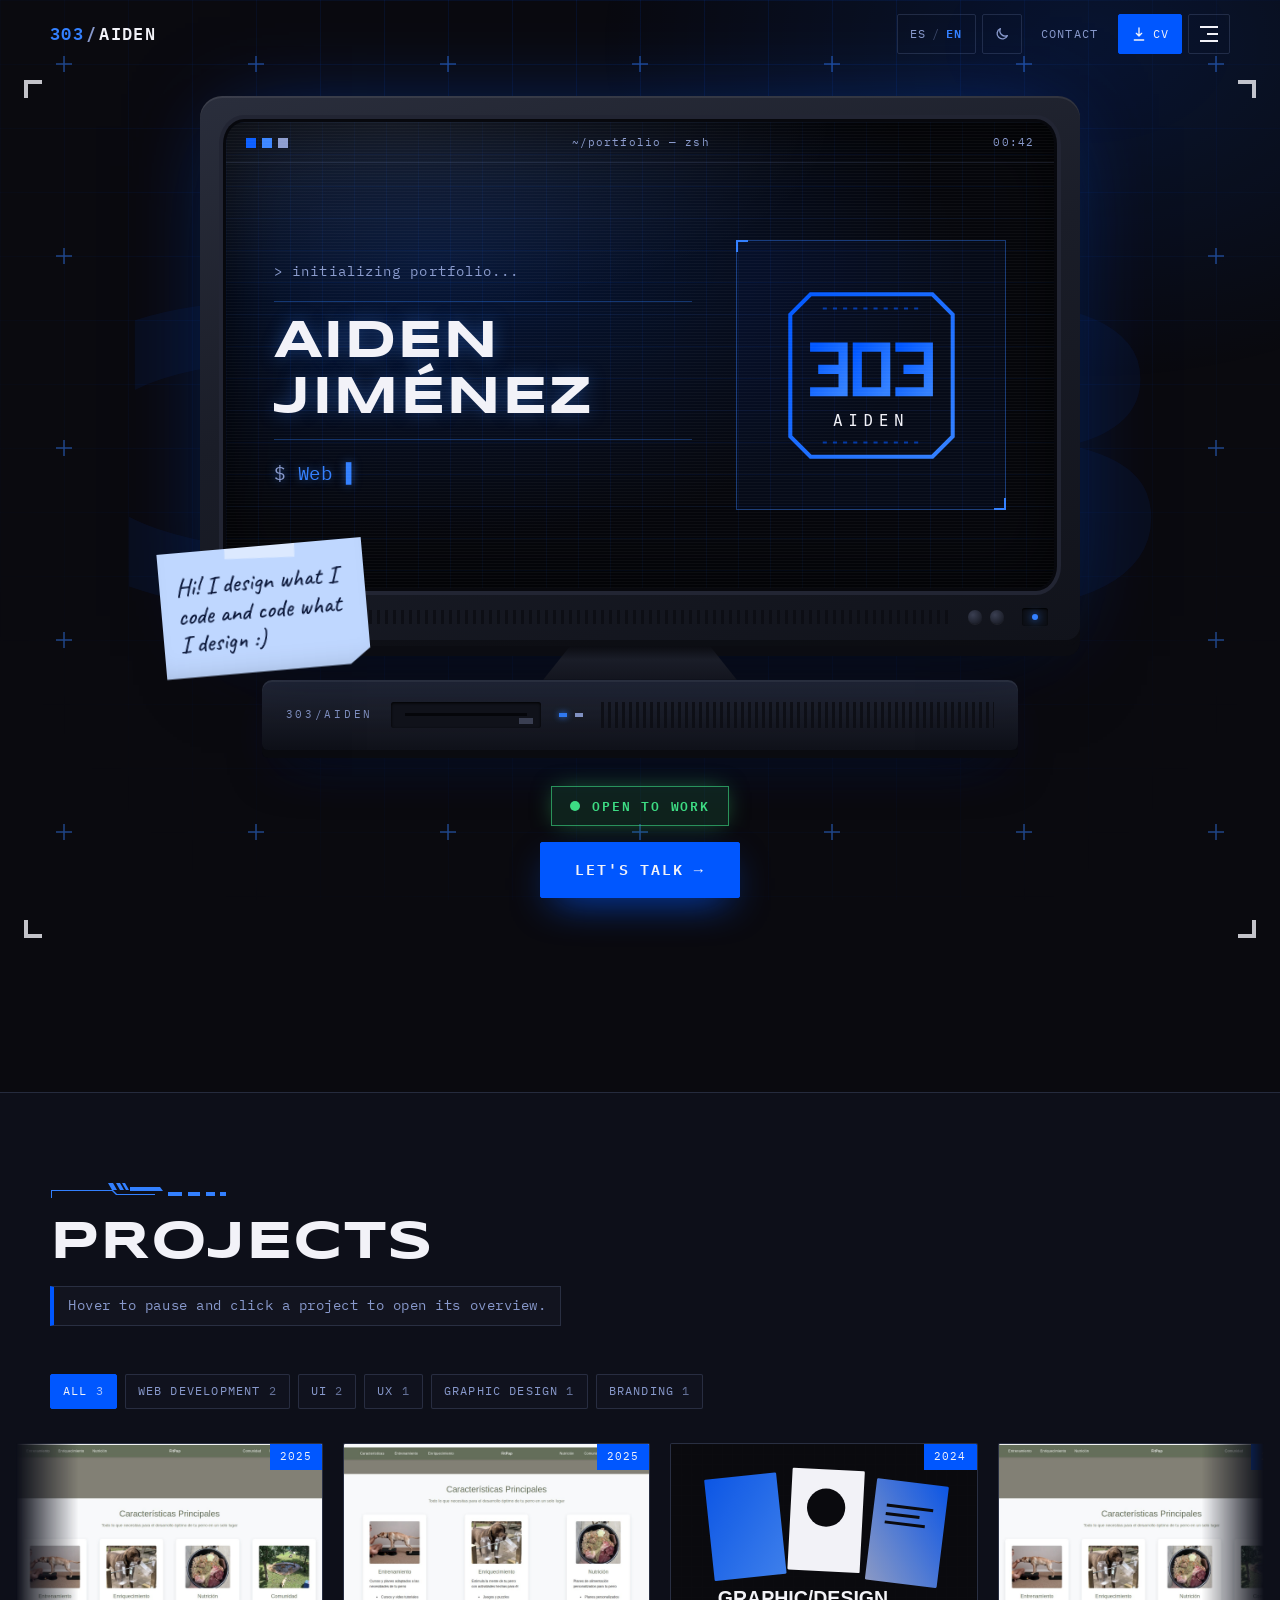
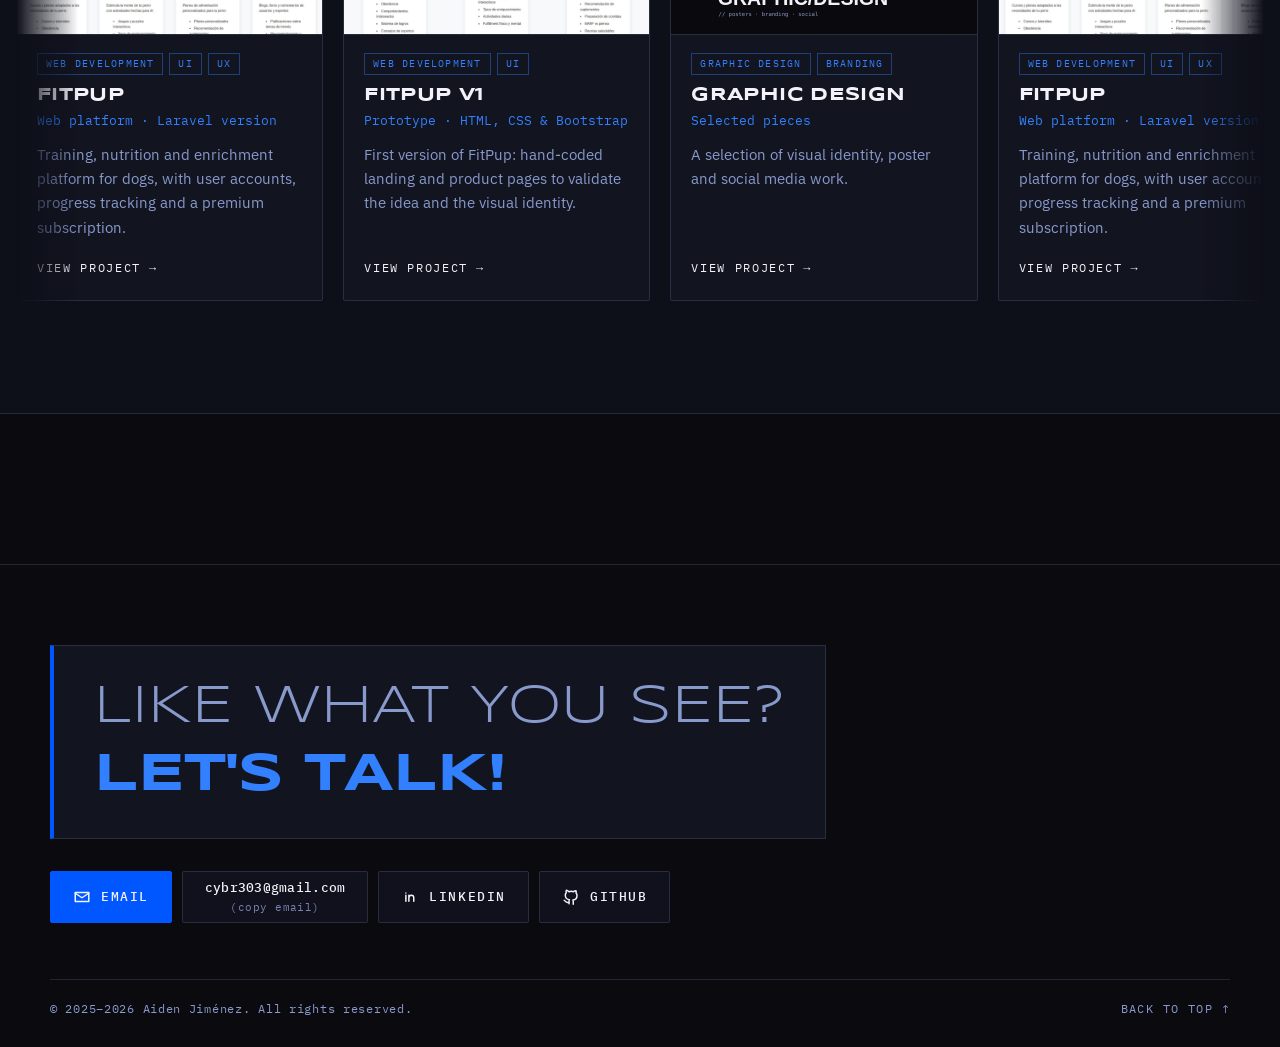
==== commit eafc37a2: "Update GitHub username to cybr303 Co-Authored-By: Claude Opus 5.5 <noreply@anthropic.com> Claude-Ses" ====
--- a/index.html
+++ b/index.html
@@ -10,9 +10,9 @@
     <meta property="og:image" content="img/projects/fitpup-laravel/cover.jpg">
     <!-- Aplica el tema guardado antes de pintar para evitar un parpadeo -->
     <script>try{if(localStorage.getItem("portfolio-theme")==="light")document.documentElement.dataset.theme="light"}catch(e){}</script>
-    <link rel="icon" href="img/battery.svg?v=6" type="image/svg+xml">
+    <link rel="icon" href="img/battery.svg?v=7" type="image/svg+xml">
     <link rel="preload" href="fonts/syncopate-latin-700-normal.woff2" as="font" type="font/woff2" crossorigin>
-    <link rel="stylesheet" href="css/style.css?v=6">
+    <link rel="stylesheet" href="css/style.css?v=7">
     <title>303/AIDEN - Portfolio</title>
 </head>
 
@@ -49,7 +49,7 @@
                                     <p class="hero-role" data-role-visible></p>
                                 </div>
                                 <div class="screen-logo">
-                                    <img src="img/logo.svg?v=6" alt="" width="200" height="200">
+                                    <img src="img/logo.svg?v=7" alt="" width="200" height="200">
                                 </div>
                             </div>
                             <div class="screen-scan" aria-hidden="true"></div>
@@ -103,10 +103,10 @@
 
     <div data-include="footer"></div>
 
-    <script src="data/profile.js?v=6"></script>
-    <script src="data/projects.js?v=6"></script>
-    <script src="js/i18n.js?v=6"></script>
-    <script src="js/main.js?v=6"></script>
-    <script src="js/sections.js?v=6"></script>
+    <script src="data/profile.js?v=7"></script>
+    <script src="data/projects.js?v=7"></script>
+    <script src="js/i18n.js?v=7"></script>
+    <script src="js/main.js?v=7"></script>
+    <script src="js/sections.js?v=7"></script>
 </body>
 </html>
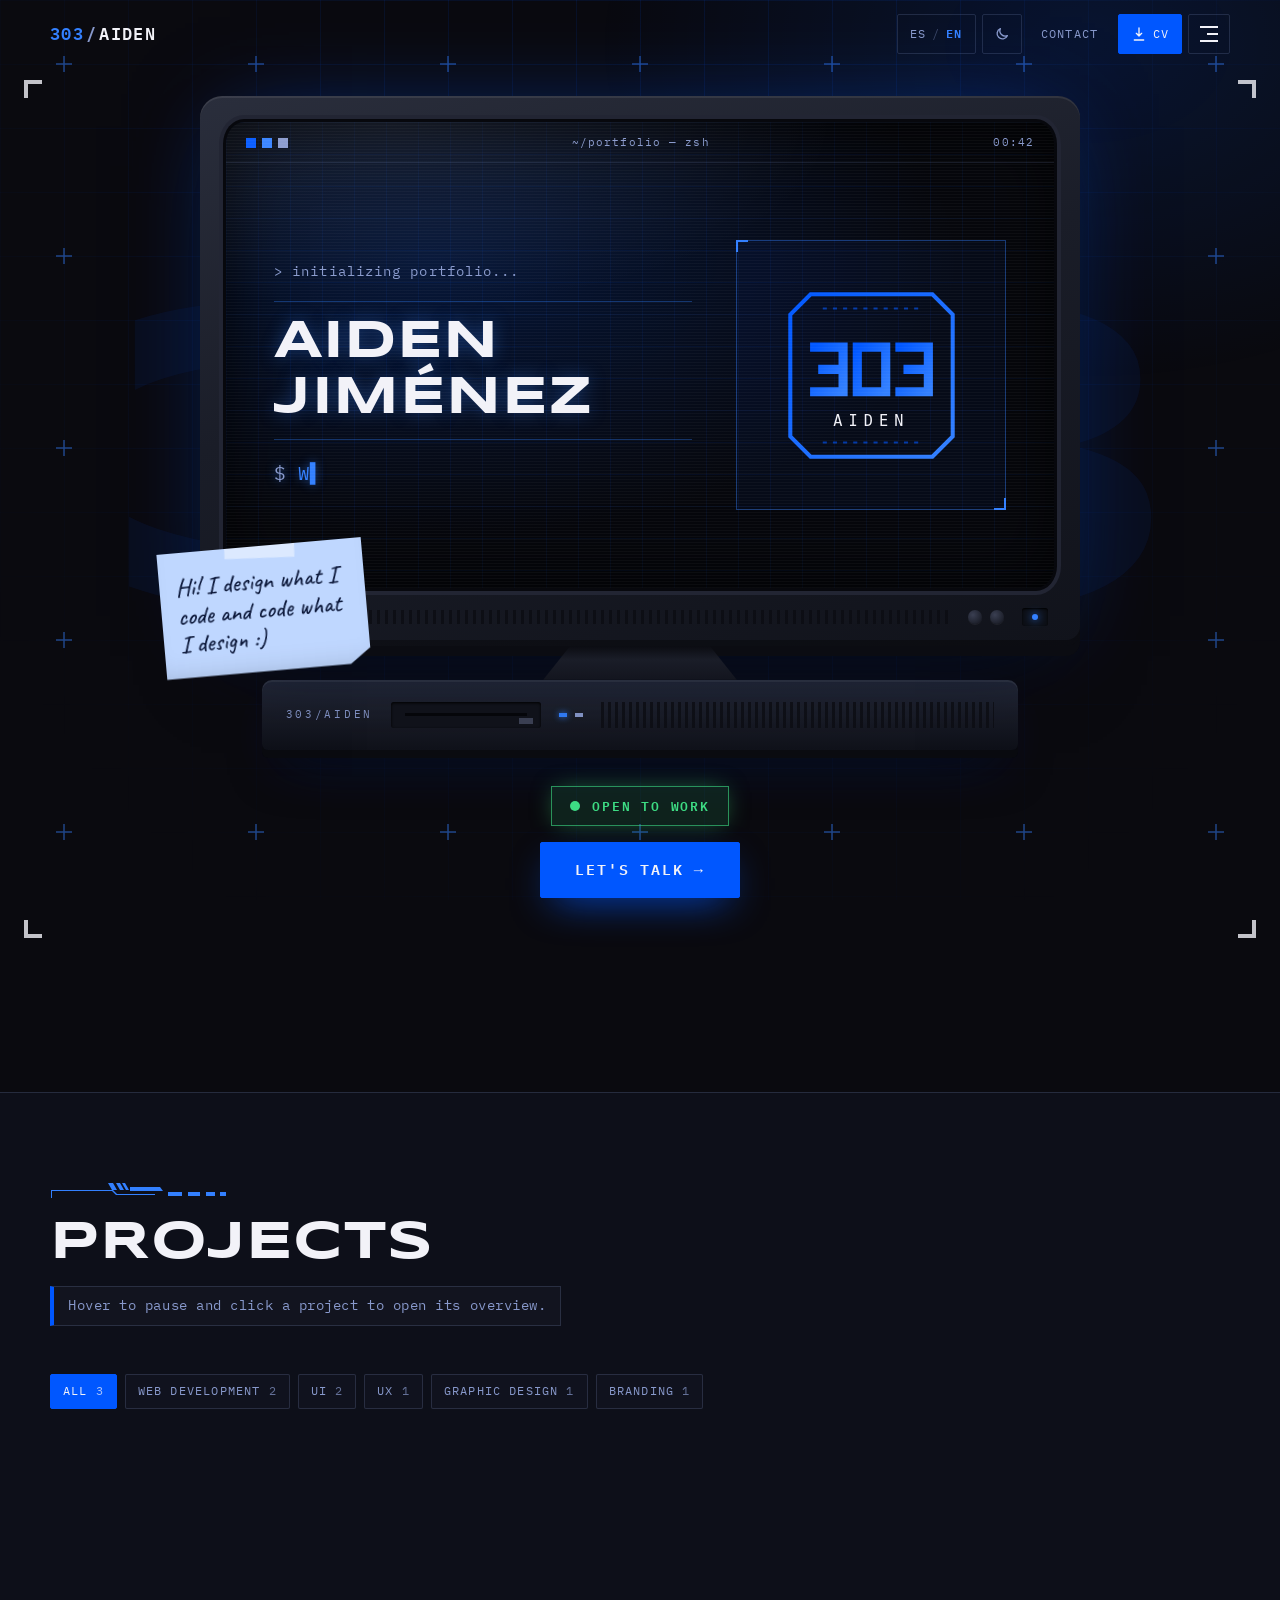
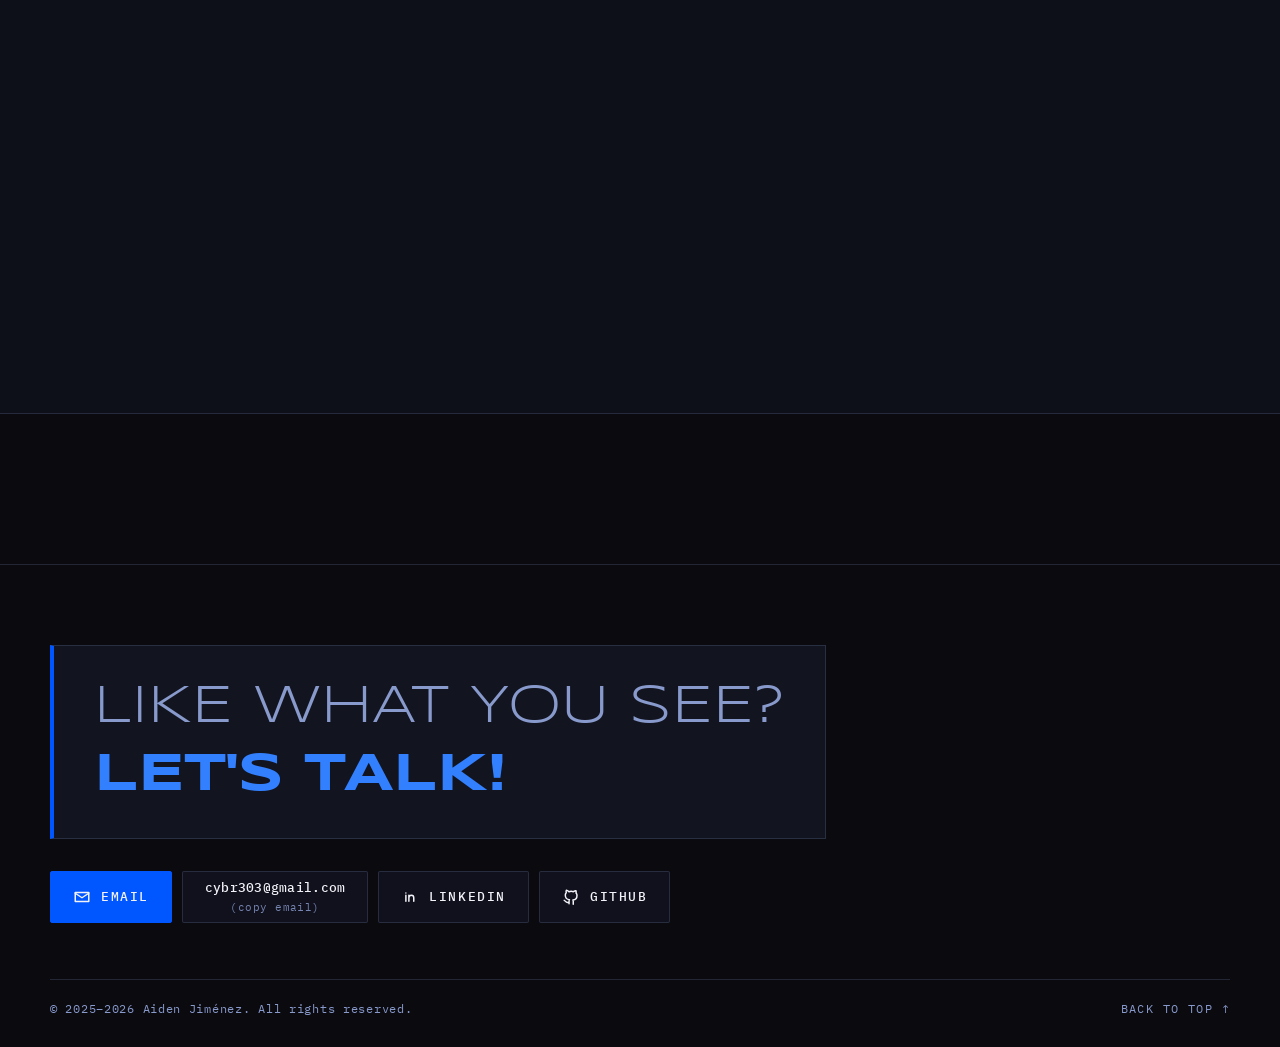
==== commit f01be6ea: "Light theme: solid, higher-contrast 'open to work' pill White background, dark green text and a gree" ====
--- a/index.html
+++ b/index.html
@@ -10,9 +10,9 @@
     <meta property="og:image" content="img/projects/fitpup-laravel/cover.jpg">
     <!-- Aplica el tema guardado antes de pintar para evitar un parpadeo -->
     <script>try{if(localStorage.getItem("portfolio-theme")==="light")document.documentElement.dataset.theme="light"}catch(e){}</script>
-    <link rel="icon" href="img/battery.svg?v=7" type="image/svg+xml">
+    <link rel="icon" href="img/battery.svg?v=8" type="image/svg+xml">
     <link rel="preload" href="fonts/syncopate-latin-700-normal.woff2" as="font" type="font/woff2" crossorigin>
-    <link rel="stylesheet" href="css/style.css?v=7">
+    <link rel="stylesheet" href="css/style.css?v=8">
     <title>303/AIDEN - Portfolio</title>
 </head>
 
@@ -49,7 +49,7 @@
                                     <p class="hero-role" data-role-visible></p>
                                 </div>
                                 <div class="screen-logo">
-                                    <img src="img/logo.svg?v=7" alt="" width="200" height="200">
+                                    <img src="img/logo.svg?v=8" alt="" width="200" height="200">
                                 </div>
                             </div>
                             <div class="screen-scan" aria-hidden="true"></div>
@@ -103,10 +103,10 @@
 
     <div data-include="footer"></div>
 
-    <script src="data/profile.js?v=7"></script>
-    <script src="data/projects.js?v=7"></script>
-    <script src="js/i18n.js?v=7"></script>
-    <script src="js/main.js?v=7"></script>
-    <script src="js/sections.js?v=7"></script>
+    <script src="data/profile.js?v=8"></script>
+    <script src="data/projects.js?v=8"></script>
+    <script src="js/i18n.js?v=8"></script>
+    <script src="js/main.js?v=8"></script>
+    <script src="js/sections.js?v=8"></script>
 </body>
 </html>
--- a/css/style.css
+++ b/css/style.css
@@ -453,6 +453,12 @@
   box-shadow: 0 0 24px -6px rgb(var(--open-rgb) / 0.55);
 }
 .status-pill__dot { width: 10px; height: 10px; border-radius: 50%; background: var(--open); box-shadow: 0 0 0 0 rgb(var(--open-rgb) / 0.7); animation: pulse 2s infinite; flex: none; }
+/* Tema claro: fondo sólido y verde oscuro para que se lea bien sobre la retícula */
+:root[data-theme="light"] .status-pill {
+  background: #ffffff; color: #0b6b37; border-color: #12a150; border-left-width: 4px;
+  box-shadow: 0 6px 18px -8px rgb(18 161 80 / 0.55);
+}
+:root[data-theme="light"] .status-pill__dot { background: #12a150; }
 @keyframes pulse { 70% { box-shadow: 0 0 0 9px rgb(var(--open-rgb) / 0); } 100% { box-shadow: 0 0 0 0 rgb(var(--open-rgb) / 0); } }
 /* Botón principal de la home: grande y con brillo para que destaque */
 .btn--lg { min-height: 56px; padding: 0 34px; font-size: 0.95rem; font-weight: 600; box-shadow: 0 0 0 0 rgb(0 87 255 / 0.5), 0 14px 40px -14px rgb(0 87 255 / 0.9); animation: cta-glow 2.8s ease-in-out infinite; }
